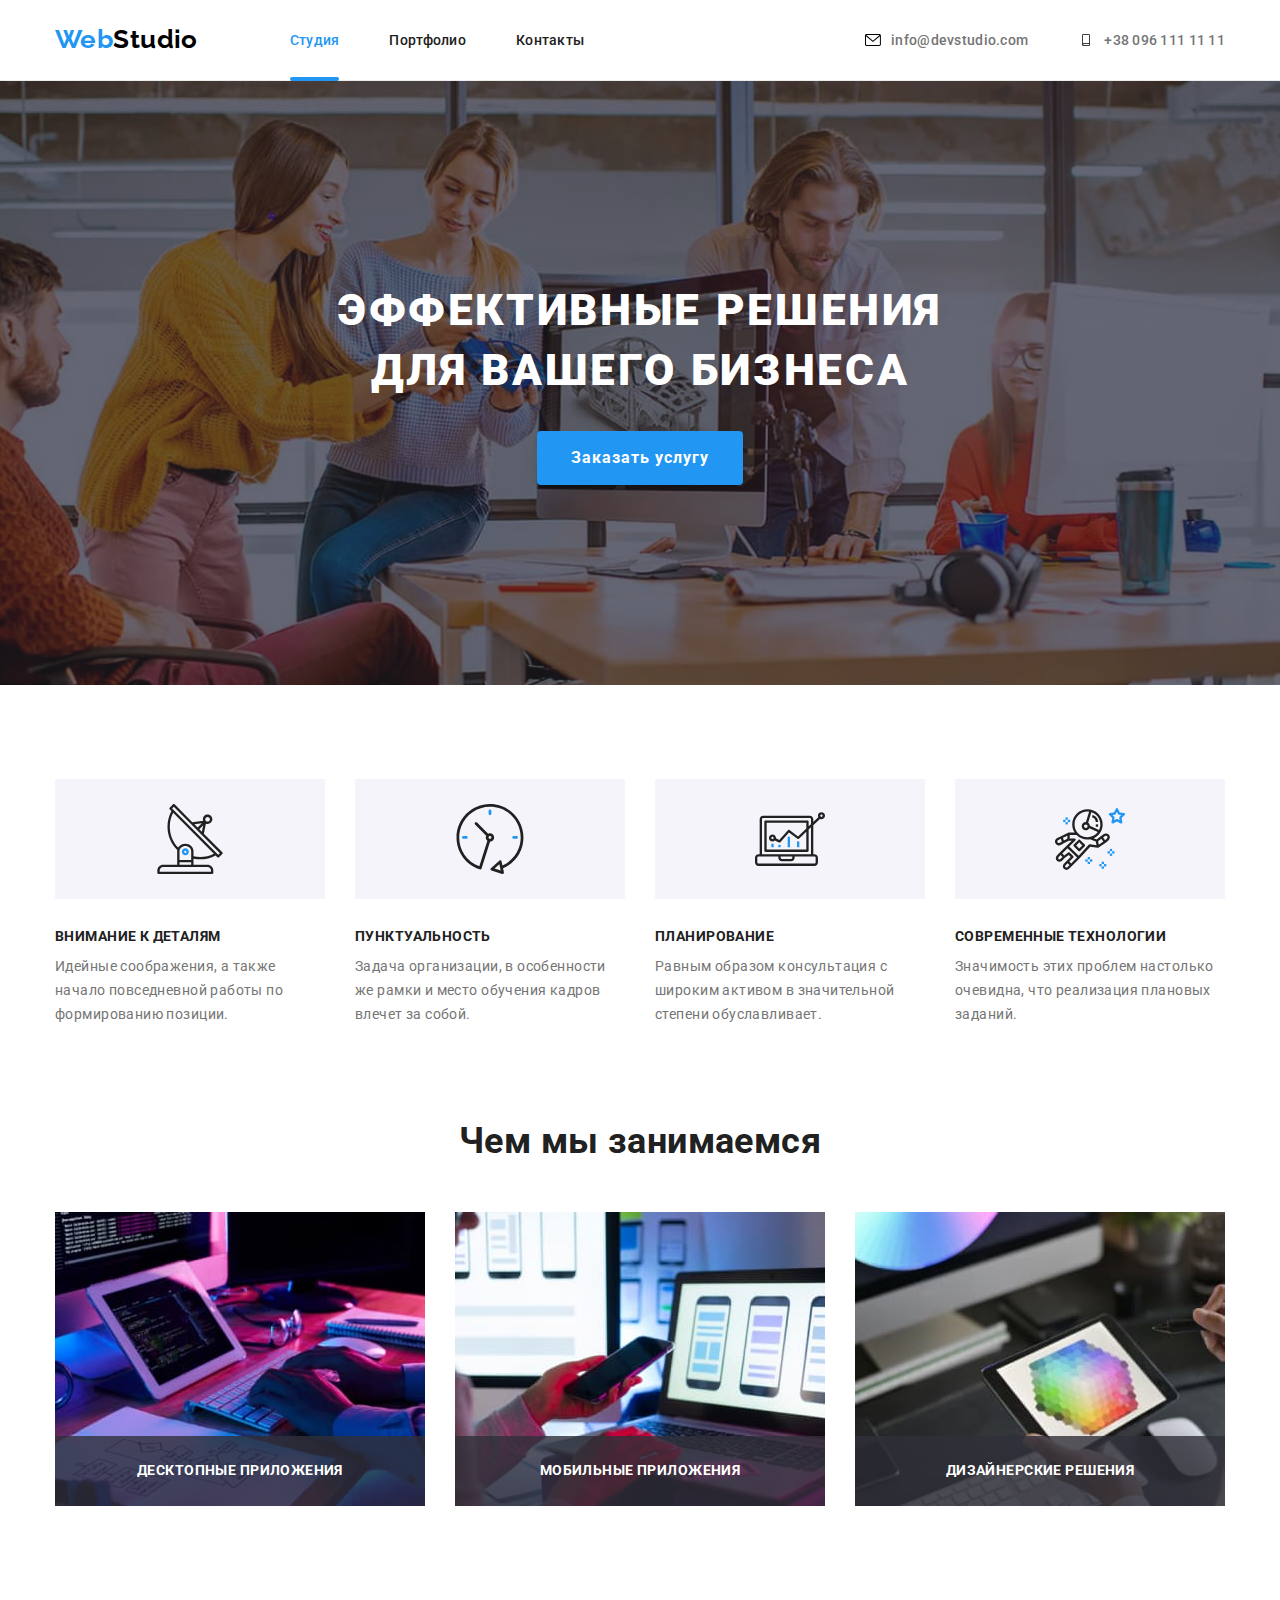
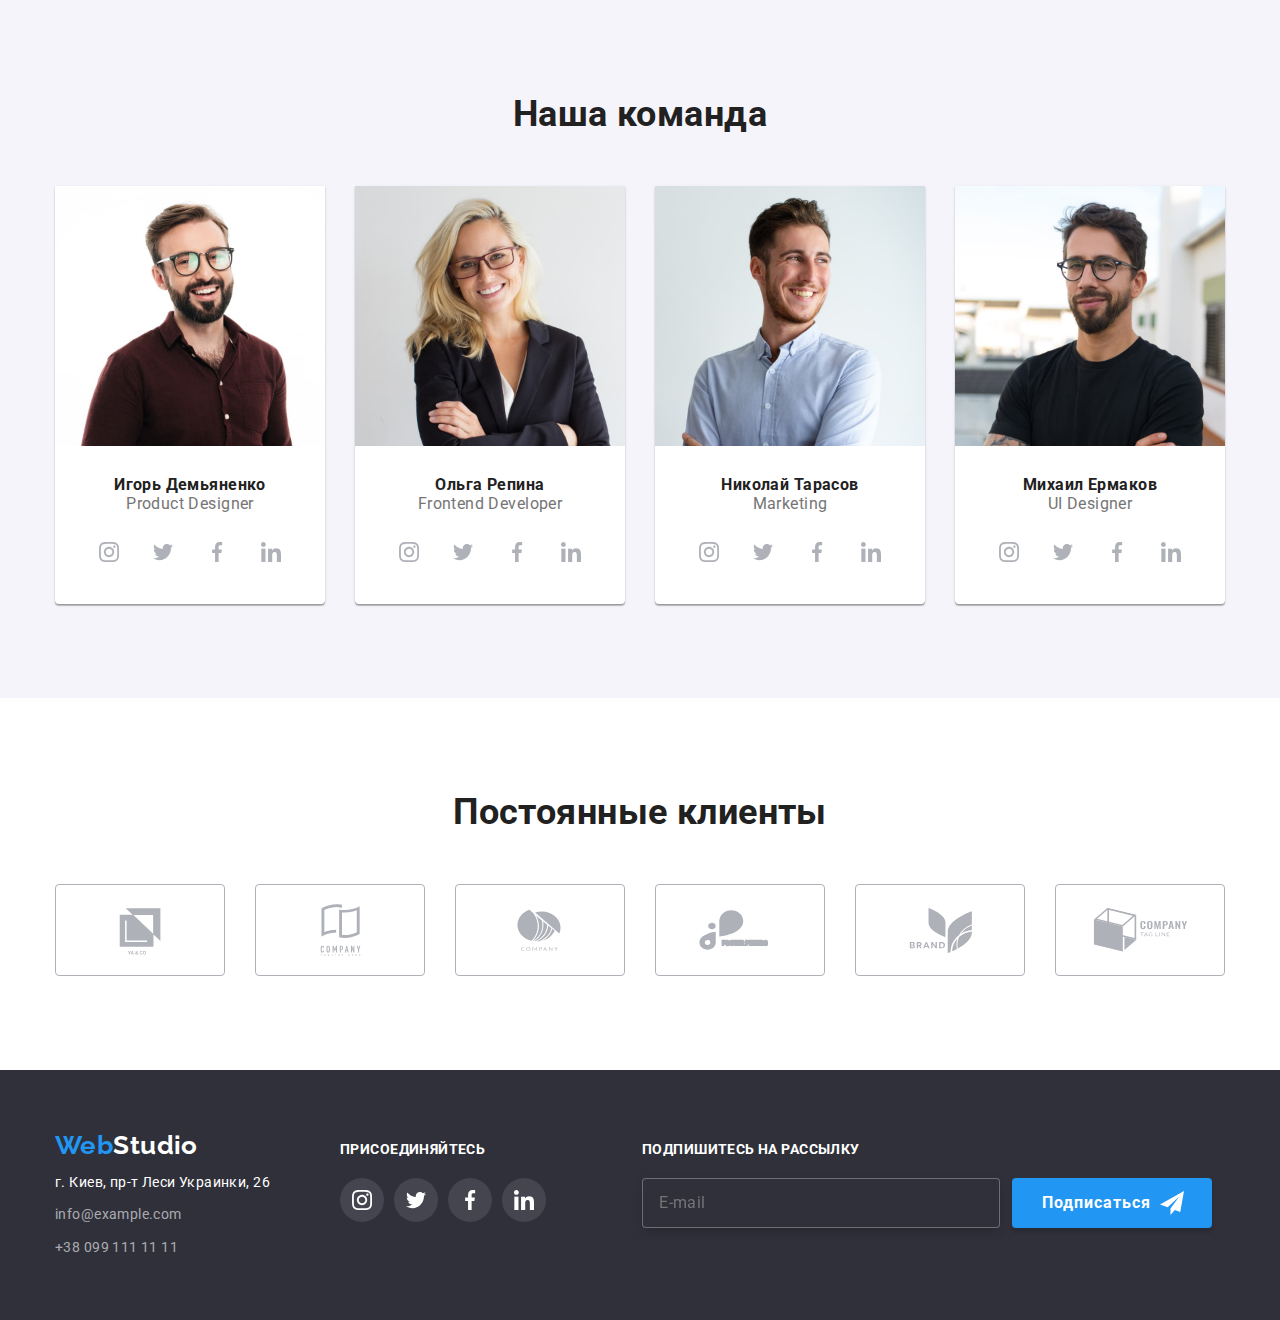
==== index.html @ df51a7f7 "Initial commit" ====
<!DOCTYPE html>
<html lang="ru">
  <head>
    <meta charset="UTF-8" />
    <meta http-equiv="X-UA-Compatible" content="IE=edge" />
    <meta name="viewport" content="width=device-width, initial-scale=1.0" />
    <title>Web Studio</title>
    <link rel="preconnect" href="https://fonts.googleapis.com" />
    <link rel="preconnect" href="https://fonts.gstatic.com" crossorigin />
    <link
      href="https://fonts.googleapis.com/css2?family=Raleway:wght@700&family=Roboto:wght@400;500;700;900&display=swap"
      rel="stylesheet"
    />
    <link rel="stylesheet" href="./css/main.min.css" />
  </head>
  <body>
    <header class="header">
      <div class="container">
        <!-- Navigation -->
        <nav class="header__nav nav-header">
          <a href="/" class="logo header__logo"><span class="logo__accent">Web</span>Studio</a>
          <ul class="nav-header__list list">
            <li class="nav-header__item">
              <a href="./index.html" class="nav-header__link nav-header__link--accent">Студия</a>
            </li>
            <li class="nav-header__item">
              <a href="./portfolio.html" class="nav-header__link">Портфолио</a>
            </li>
            <li class="nav-header__item">
              <a href="" class="nav-header__link">Контакты</a>
            </li>
          </ul>
        </nav>
        <!-- Auth-Nav -->
        <ul class="header__nav-auth auth-nav list">
          <li class="auth-nav__item">
            <svg class="auth-nav__icon" width="16" height="12">
              <use href="./images/icons.svg#icon-envelope"></use>
            </svg>
            <a href="mailto:info@devstudio.com" class="auth-nav__link">info@devstudio.com</a>
          </li>
          <li class="auth-nav__item">
            <svg class="auth-nav__icon" width="16" height="12">
              <use href="./images/icons.svg#icon-smartphone"></use>
            </svg>
            <a href="tel:+380961111111" class="auth-nav__link">+38 096 111 11 11</a>
          </li>
        </ul>
      </div>
    </header>

    <main>
      <!-- Hero -->
      <section class="hero section">
        <div class="hero__container container">
          <h1 class="hero__title uppercase">Эффективные решения для вашего бизнеса</h1>
          <button class="hero__button" type="button" data-modal-open>Заказать услугу</button>
        </div>
      </section>

      <!-- Feature-->
      <section class="feature section">
        <div class="container">
          <h2 class="feature__title visually-hidden">Особенности</h2>
          <ul class="feature-list list">
            <li class="feature-list__item">
              <div class="feature-list__thumb">
                <svg class="feature-list__icon" width="70" height="70">
                  <use href="./images/icons.svg#icon-antenna"></use>
                </svg>
              </div>
              <h3 class="feature-list__title uppercase">Внимание к деталям</h3>
              <p class="feature-list__text">
                Идейные соображения, а также начало повседневной работы по формированию позиции.
              </p>
            </li>
            <li class="feature-list__item">
              <div class="feature-list__thumb">
                <svg class="feature-list__icon" width="70" height="70">
                  <use href="./images/icons.svg#icon-clock"></use>
                </svg>
              </div>
              <h3 class="feature-list__title uppercase">Пунктуальность</h3>
              <p class="feature-list__text">
                Задача организации, в особенности же рамки и место обучения кадров влечет за собой.
              </p>
            </li>
            <li class="feature-list__item">
              <div class="feature-list__thumb">
                <svg class="feature-list__icon" width="70" height="70">
                  <use href="./images/icons.svg#icon-diagram"></use>
                </svg>
              </div>
              <h3 class="feature-list__title uppercase">Планирование</h3>
              <p class="feature-list__text">
                Равным образом консультация с широким активом в значительной степени обуславливает.
              </p>
            </li>
            <li class="feature-list__item">
              <div class="feature-list__thumb">
                <svg class="feature-list__icon" width="70" height="70">
                  <use href="./images/icons.svg#icon-astronaut"></use>
                </svg>
              </div>
              <h3 class="feature-list__title uppercase">Современные технологии</h3>
              <p class="feature-list__text">
                Значимость этих проблем настолько очевидна, что реализация плановых заданий.
              </p>
            </li>
          </ul>
        </div>
      </section>

      <!-- Activity -->
      <section class="activity section">
        <div class="container">
          <h2 class="activity__title section-title">Чем мы занимаемся</h2>
          <ul class="activity-list list">
            <li class="activity-list__item">
              <img
                class="activity-list__image"
                src="./images/box-1.jpg"
                alt="программирование"
                width="370"
              />
              <p class="activity-list__text uppercase">Десктопные приложения</p>
            </li>
            <li class="activity-list__item">
              <img
                class="activity-list__image"
                src="./images/box-2.jpg"
                alt="мобильные приложения"
                width="370"
              />
              <p class="activity-list__text uppercase">Мобильные приложения</p>
            </li>
            <li class="activity-list__item">
              <img
                class="activity-list__image"
                src="./images/box-3.jpg"
                alt="веб дизайн"
                width="370"
              />
              <p class="activity-list__text uppercase">Дизайнерские решения</p>
            </li>
          </ul>
        </div>
      </section>

      <!-- Team -->
      <section class="team section">
        <div class="container">
          <h2 class="team__title section-title">Наша команда</h2>
          <ul class="team-list list">
            <li class="team-list__item">
              <img
                src="./images/team-card-1.jpg"
                class="team-list__img"
                alt="фотография Игорь Демьяненко"
                width="270"
              />
              <h3 clas="team-list__name">Игорь Демьяненко</h3>
              <p class="team-list__profession">Product Designer</p>
              <div class="social-icons">
                <a href="" aria-label="instagram link">
                  <div class="social-icons__item">
                    <svg class="social-icons__icon" width="20" height="20">
                      <use href="./images/icons.svg#icon-instagram"></use>
                    </svg></div
                ></a>
                <a href="" aria-label="twitter link">
                  <div class="social-icons__item">
                    <svg class="social-icons__icon" width="20" height="20">
                      <use href="./images/icons.svg#icon-twitter"></use>
                    </svg></div
                ></a>
                <a href="" aria-label="facebook link"
                  ><div class="social-icons__item">
                    <svg class="social-icons__icon" width="20" height="20">
                      <use href="./images/icons.svg#icon-facebook"></use>
                    </svg></div
                ></a>
                <a href="" aria-label="linkedin link">
                  <div class="social-icons__item">
                    <svg class="social-icons__icon" width="20" height="20">
                      <use href="./images/icons.svg#icon-linkedin"></use>
                    </svg></div
                ></a>
              </div>
            </li>
            <li class="team-list__item">
              <img
                src="./images/team-card-2.jpg"
                class="team-list__img"
                alt="фотография Ольга Репина"
                width="270"
              />
              <h3 clas="team-list__name">Ольга Репина</h3>
              <p class="team-list__profession">Frontend Developer</p>
              <div class="social-icons">
                <a href="" aria-label="instagram link">
                  <div class="social-icons__item">
                    <svg class="social-icons__icon" width="20" height="20">
                      <use href="./images/icons.svg#icon-instagram"></use>
                    </svg></div
                ></a>
                <a href="" aria-label="twitter link">
                  <div class="social-icons__item">
                    <svg class="social-icons__icon" width="20" height="20">
                      <use href="./images/icons.svg#icon-twitter"></use>
                    </svg></div
                ></a>
                <a href="" aria-label="facebook link"
                  ><div class="social-icons__item">
                    <svg class="social-icons__icon" width="20" height="20">
                      <use href="./images/icons.svg#icon-facebook"></use>
                    </svg></div
                ></a>
                <a href="" aria-label="linkedin link">
                  <div class="social-icons__item">
                    <svg class="social-icons__icon" width="20" height="20">
                      <use href="./images/icons.svg#icon-linkedin"></use>
                    </svg></div
                ></a>
              </div>
            </li>
            <li class="team-list__item">
              <img
                src="./images/team-card-3.jpg"
                class="team-list__img"
                alt="фотография Николай Тарасов"
                width="270"
              />
              <h3 clas="team-list__name">Николай Тарасов</h3>
              <p class="team-list__profession">Marketing</p>
              <div class="social-icons">
                <a href="" aria-label="instagram link">
                  <div class="social-icons__item">
                    <svg class="social-icons__icon" width="20" height="20">
                      <use href="./images/icons.svg#icon-instagram"></use>
                    </svg></div
                ></a>
                <a href="" aria-label="twitter link">
                  <div class="social-icons__item">
                    <svg class="social-icons__icon" width="20" height="20">
                      <use href="./images/icons.svg#icon-twitter"></use>
                    </svg></div
                ></a>
                <a href="" aria-label="facebook link"
                  ><div class="social-icons__item">
                    <svg class="social-icons__icon" width="20" height="20">
                      <use href="./images/icons.svg#icon-facebook"></use>
                    </svg></div
                ></a>
                <a href="" aria-label="linkedin link">
                  <div class="social-icons__item">
                    <svg class="social-icons__icon" width="20" height="20">
                      <use href="./images/icons.svg#icon-linkedin"></use>
                    </svg></div
                ></a>
              </div>
            </li>
            <li class="team-list__item">
              <img
                src="./images/team-card-4.jpg"
                class="team-list__img"
                alt="фотография Михаил Ермаков"
                width="270"
              />
              <h3 clas="team-list__name">Михаил Ермаков</h3>
              <p class="team-list__profession">UI Designer</p>
              <div class="social-icons">
                <a href="" aria-label="instagram link">
                  <div class="social-icons__item">
                    <svg class="social-icons__icon" width="20" height="20">
                      <use href="./images/icons.svg#icon-instagram"></use>
                    </svg></div
                ></a>
                <a href="" aria-label="twitter link">
                  <div class="social-icons__item">
                    <svg class="social-icons__icon" width="20" height="20">
                      <use href="./images/icons.svg#icon-twitter"></use>
                    </svg></div
                ></a>
                <a href="" aria-label="facebook link"
                  ><div class="social-icons__item">
                    <svg class="social-icons__icon" width="20" height="20">
                      <use href="./images/icons.svg#icon-facebook"></use>
                    </svg></div
                ></a>
                <a href="" aria-label="linkedin link">
                  <div class="social-icons__item">
                    <svg class="social-icons__icon" width="20" height="20">
                      <use href="./images/icons.svg#icon-linkedin"></use>
                    </svg></div
                ></a>
              </div>
            </li>
          </ul>
        </div>
      </section>
      <!--Regular customers -->
      <section class="regular section">
        <div class="container">
          <h2 class="regular__title section-title">Постоянные клиенты</h2>
          <ul class="regular-list list">
            <li class="regular-list__item">
              <a href=""
                ><svg class="regular-list__icon" width="106" height="60">
                  <use href="./images/icons.svg#icon-Logo"></use></svg
              ></a>
            </li>
            <li class="regular-list__item">
              <a href="">
                <svg class="regular-list__icon" width="106" height="60">
                  <use href="./images/icons.svg#icon-Logo-1"></use>
                </svg>
              </a>
            </li>
            <li class="regular-list__item">
              <a href="">
                <svg class="regular-list__icon" width="106" height="60">
                  <use href="./images/icons.svg#icon-Logo-2"></use>
                </svg>
              </a>
            </li>
            <li class="regular-list__item">
              <a href="">
                <svg class="regular-list__icon" width="106" height="60">
                  <use href="./images/icons.svg#icon-Logo-3"></use>
                </svg>
              </a>
            </li>
            <li class="regular-list__item">
              <a href="">
                <svg class="regular-list__icon" width="106" height="60">
                  <use href="./images/icons.svg#icon-Logo-4"></use>
                </svg>
              </a>
            </li>
            <li class="regular-list__item">
              <a href="">
                <svg class="regular-list__icon" width="106" height="60">
                  <use href="./images/icons.svg#icon-Logo-5"></use>
                </svg>
              </a>
            </li>
          </ul>
        </div>
      </section>
    </main>

    <!-- Footer -->
    <footer class="footer section">
      <div class="footer__container container">
        <!-- Address -->
        <div class="footer__contacts">
          <a href="index.html" class="logo fotter__logo">
            <span class="logo__accent">Web</span>Studio</a
          >
          <address class="footer__addres footer-addres">
            <a
              class="footer-addres__location"
              href="https://goo.gl/maps/piqngm7oDQpEDh6u6"
              target="_blank"
              rel="noopener nofollow noreferrer"
              >г. Киев, пр-т Леси Украинки, 26</a
            >
          </address>
          <!-- Auth Nav -->
          <ul class="footer__auth-nav footer-auth-nav list">
            <li class="footer-auth-nav__item">
              <a href="mailto:info@example.com" class="footer-auth-nav__link">info@example.com</a>
            </li>
            <li class="footer-auth-nav__item">
              <a href="tel:+380991111111" class="footer-auth-nav__link">+38 099 111 11 11</a>
            </li>
          </ul>
        </div>
        <!-- Footer-join -->
        <div class="footer__join footer-join">
          <p class="footer-join__title uppercase">Присоединяйтесь</p>
          <div class="footer-socials">
            <div class="footer-icons">
              <a class="footer-icons__link" href="" aria-label="instagram link">
                <div class="footer-icons__item">
                  <svg class="footer-icons__icon" width="20" height="20">
                    <use href="./images/icons.svg#icon-instagram"></use>
                  </svg></div
              ></a>
              <a class="footer-icons__link" href="" aria-label="twitter link">
                <div class="footer-icons__item">
                  <svg class="footer-icons__icon" width="20" height="20">
                    <use href="./images/icons.svg#icon-twitter"></use>
                  </svg></div
              ></a>
              <a class="footer-icons__link" href="" aria-label="facebook link"
                ><div class="footer-icons__item">
                  <svg class="footer-icons__icon" width="20" height="20">
                    <use href="./images/icons.svg#icon-facebook"></use>
                  </svg></div
              ></a>
              <a class="footer-icons__link" href="" aria-label="linkedin link">
                <div class="footer-icons__item">
                  <svg class="footer-icons__icon" width="20" height="20">
                    <use href="./images/icons.svg#icon-linkedin"></use>
                  </svg></div
              ></a>
            </div>
          </div>
        </div>

        <!-- Form Footer Subscription -->
        <form class="footer__subscribe-form subscribe-form" autocomplete="off">
          <div class="subscribe-form__fild">
            <label class="subscribe-form__label" for="email">Подпишитесь на рассылку</label>
            <input
              class="subscribe-form__input"
              type="email"
              name="email"
              id="email"
              placeholder="E-mail"
            />
          </div>
          <div class="subscribe-form__button subscribe-form-button">
            <button class="subscribe-form-button__btn" type="submit">Подписаться</button>
            <svg class="subscribe-form-button__icon" width="24" height="24">
              <use href="./images/icons.svg#icon-icon-send"></use>
            </svg>
          </div>
        </form>
      </div>
    </footer>

    <!-- Modal window -->
    <div class="backdrop is-hidden" data-modal>
      <div class="modal">
        <button class="modal__btn" type="button" data-modal-close>
          <svg class="modal__icon" width="18" height="18">
            <use href="./images/icons.svg#icon-close"></use>
          </svg>
        </button>

        <!---- Form data------>
        <form class="form-data" autocomplete="off">
          <h2 class="form-data__title">Оставьте свои данные, мы вам перезвоним</h2>

          <div class="form-field">
            <label class="form-field__label" for="name">Имя</label>
            <input class="form-field__input" type="text" name="name" id="name" />
            <svg class="form-field__icon" width="18" height="18">
              <use class="icon-person-form" href="./images/icons.svg#icon-person-form"></use>
            </svg>
          </div>

          <div class="form-field">
            <label class="form-field__label" for="tel">Телефон</label>
            <input class="form-field__input" type="tel" name="tel" id="tel" />
            <svg class="form-field__icon" width="18" height="18">
              <use class="icon-phone-form" href="./images/icons.svg#icon-phone-form"></use>
            </svg>
          </div>

          <div class="form-field">
            <label class="form-field__label" for="email">Почта</label>
            <input class="form-field__input" type="email" name="email" id="email" />
            <svg class="form-field__icon" width="18" height="18">
              <use class="icon-email-form" href="./images/icons.svg#icon-email-form"></use>
            </svg>
          </div>

          <div class="form-field form-field--textarea-shift">
            <label class="form-field__label" for="coment">Коментарий</label>
            <textarea
              class="form-field__textarea"
              name="coment"
              id="coment"
              placeholder="Введите текст"
            ></textarea>
          </div>

          <div class="checkbox">
            <label class="checkbox__label" for="policy">
              <input
                class="checkbox__input visually-hidden"
                type="checkbox"
                name="checkbox-policy"
                id="policy"
              />
              <span class="check-box"
                ><svg class="check-box__icon" width="16" height="15">
                  <use class="icon-check-form" href="./images/icons.svg#icon-check-form"></use></svg
              ></span>
              <span
                >Соглашаюсь с рассылкой и принимаю
                <a class="checkbox__terms" href="">Условия договора</a></span
              >
            </label>
          </div>

          <button class="form-data__button-submit" type="submit">Отправить</button>
        </form>
      </div>
    </div>

    <script src="./js/modal.js"></script>
  </body>
</html>
---- css/main.min.css ----
:root{--primary-text-color: #757575;--title-text-color: #212121;--accent-color: #2196f3;--primary-white-color: #ffffff;--secondary-black-color: #000000;--bg-color-grey: #2f303a;--bg-color-white-grey: #f5f4fa;--footer-auth-nav-color: rgba(255, 255, 255, 0.6);--transition-fast: 250ms cubic-bezier(0.4, 0, 0.2, 1)}/*! modern-normalize v1.1.0 | MIT License | https://github.com/sindresorhus/modern-normalize */*,::before,::after{-webkit-box-sizing:border-box;box-sizing:border-box}html{line-height:1.15;-webkit-text-size-adjust:100%;-moz-tab-size:4;-o-tab-size:4;tab-size:4}body{margin:0;font-family:system-ui,-apple-system,"Segoe UI",Roboto,Helvetica,Arial,sans-serif,"Apple Color Emoji","Segoe UI Emoji"}hr{height:0;color:inherit}abbr[title]{-webkit-text-decoration:underline dotted;text-decoration:underline dotted}b,strong{font-weight:bolder}code,kbd,samp,pre{font-family:ui-monospace,SFMono-Regular,Consolas,"Liberation Mono",Menlo,monospace;font-size:1em}small{font-size:80%}sub,sup{font-size:75%;line-height:0;position:relative;vertical-align:baseline}sub{bottom:-0.25em}sup{top:-0.5em}table{text-indent:0;border-color:inherit}button,input,optgroup,select,textarea{font-family:inherit;font-size:100%;line-height:1.15;margin:0}button,select{text-transform:none}button,[type=button],[type=reset],[type=submit]{-webkit-appearance:button}::-moz-focus-inner{border-style:none;padding:0}:-moz-focusring{outline:1px dotted ButtonText}:-moz-ui-invalid{box-shadow:none}legend{padding:0}progress{vertical-align:baseline}::-webkit-inner-spin-button,::-webkit-outer-spin-button{height:auto}[type=search]{-webkit-appearance:textfield;outline-offset:-2px}::-webkit-search-decoration{-webkit-appearance:none}::-webkit-file-upload-button{-webkit-appearance:button;font:inherit}summary{display:list-item}.visually-hidden{position:absolute;width:1px;height:1px;margin:-1px;border:0;padding:0;white-space:nowrap;-webkit-clip-path:inset(100%);clip-path:inset(100%);clip:rect(0 0 0 0);overflow:hidden}body{background-color:var(--primary-white-color);color:var(--primary-text-color);font-family:"Roboto",sans-serif;font-size:14px;letter-spacing:.03em}h1,h2,h3{color:var(--title-text-color)}.section{padding-top:94px;padding-bottom:94px}.section-title{font-size:36px;line-height:1.16;text-align:center}.container{width:1200px;margin-left:auto;margin-right:auto;padding:0 15px}.list{padding:0;margin:0;list-style:none}.uppercase{text-transform:uppercase}h1,h2,h3,h4,p{margin:0}ul,ol{margin:0;padding:0}img{display:block}button{cursor:pointer}address{font-style:none}.logo{text-decoration:none;font-family:"Raleway",sans-serif;font-weight:700;font-size:26px;line-height:1.2}.logo__accent{color:var(--accent-color)}.header__logo{padding-top:24px;padding-bottom:25px;color:var(--secondary-black-color)}.header{border-bottom:1px solid #ececec}.header .container{display:-webkit-box;display:-ms-flexbox;display:flex;-webkit-box-align:center;-ms-flex-align:center;align-items:center}.header__nav{display:-webkit-box;display:-ms-flexbox;display:flex}.nav-header__list{display:-webkit-box;display:-ms-flexbox;display:flex;margin-left:92px;-webkit-box-align:center;-ms-flex-align:center;align-items:center}.nav-header__item:not(:last-child){margin-right:50px}.nav-header__link{display:block;padding-top:32px;padding-bottom:32px;position:relative;color:var(--title-text-color);text-decoration:none;font-weight:500;line-height:1.15;letter-spacing:.02em;-webkit-transition:color var(--transition-fast);transition:color var(--transition-fast)}.nav-header__link:hover,.nav-header__link:focus{color:var(--accent-color)}.nav-header__link--accent{color:var(--accent-color)}.nav-header__link--accent::after{content:"";position:absolute;bottom:-1px;display:block;width:100%;height:4px;border-radius:2px;background-color:var(--accent-color)}.auth-nav{display:-webkit-box;display:-ms-flexbox;display:flex;margin-left:auto;-ms-flex-wrap:wrap;flex-wrap:wrap;-webkit-column-gap:50px;-moz-column-gap:50px;column-gap:50px}.auth-nav__item{display:-webkit-box;display:-ms-flexbox;display:flex;-webkit-box-align:center;-ms-flex-align:center;align-items:center}.auth-nav__item:hover,.auth-nav__item:focus{fill:var(--accent-color)}.auth-nav__link{display:block;padding-top:32px;padding-bottom:32px;position:relative;color:var(--primary-text-color);text-decoration:none;font-weight:500;line-height:1.15;letter-spacing:.02em;-webkit-transition:color var(--transition-fast);transition:color var(--transition-fast)}.auth-nav__item:hover .auth-nav__link,.auth-nav__item:focus .auth-nav__link{color:var(--accent-color)}.auth-nav__icon{margin-right:10px;position:relative;-webkit-transition:fill var(--transition-fast);transition:fill var(--transition-fast)}.hero{max-width:1600px;padding-top:200px;padding-bottom:200px;margin-left:auto;margin-right:auto;background-color:var(--bg-color-grey);background-image:-webkit-gradient(linear, left top, left bottom, from(rgba(48, 49, 59, 0.4)), to(rgba(48, 49, 59, 0.4))),url(../images/hero.jpg);background-image:linear-gradient(rgba(48, 49, 59, 0.4), rgba(48, 49, 59, 0.4)),url(../images/hero.jpg);background-repeat:no-repeat;background-size:cover;background-position:50% 50%}.hero__container{text-align:center}.hero__title{margin-bottom:30px;margin-left:auto;margin-right:auto;max-width:696px;color:var(--primary-white-color);font-weight:900;font-size:44px;line-height:1.36;letter-spacing:.06em}.hero__button{min-width:200px;min-height:50px;padding:10px 32px;position:relative;color:var(--primary-white-color);background-color:var(--accent-color);cursor:pointer;font-family:"Roboto",sans-serif;font-weight:700;font-size:16px;line-height:1.88;letter-spacing:.06em;border-radius:4px;border:2px solid rgba(0,0,0,0);-webkit-box-shadow:0px 4px 4px rgba(0,0,0,.15);box-shadow:0px 4px 4px rgba(0,0,0,.15);-webkit-transition:background-color var(--transition-fast);transition:background-color var(--transition-fast)}.hero__button:hover,.hero__button:focus{background-color:#188ce8}.feature-list{display:-webkit-box;display:-ms-flexbox;display:flex;margin-left:auto;margin-right:auto;-webkit-box-align:center;-ms-flex-align:center;align-items:center;-ms-flex-wrap:wrap;flex-wrap:wrap;gap:30px}.feature-list__item{width:270px}.feature-list__thumb{height:120px;padding:25px 100px;margin-bottom:30px;background-color:var(--bg-color-white-grey)}.feature-list__title{margin-bottom:10px;font-size:14px;line-height:1.14}.feature-list__text{line-height:1.71}.activity{padding-top:0}.activity__title{margin-bottom:50px}.activity-list{display:-webkit-box;display:-ms-flexbox;display:flex;-ms-flex-wrap:wrap;flex-wrap:wrap;gap:30px}.activity-list__item{position:relative}.activity-list__text{display:-webkit-box;display:-ms-flexbox;display:flex;-webkit-box-pack:center;-ms-flex-pack:center;justify-content:center;-webkit-box-align:center;-ms-flex-align:center;align-items:center;width:100%;min-height:70px;position:absolute;bottom:0;left:0;z-index:1;font-weight:700;font-size:14px;line-height:1.14;letter-spacing:.03em;color:var(--primary-white-color);background:rgba(47,48,58,.8)}.team{background-color:var(--bg-color-white-grey)}.team__title{margin-bottom:50px}.team-list{display:-webkit-box;display:-ms-flexbox;display:flex;-ms-flex-wrap:wrap;flex-wrap:wrap;gap:30px}.team-list__item{display:-webkit-box;display:-ms-flexbox;display:flex;-webkit-box-orient:vertical;-webkit-box-direction:normal;-ms-flex-direction:column;flex-direction:column;min-width:270px;padding-bottom:30px;-webkit-box-align:center;-ms-flex-align:center;align-items:center;background-color:var(--primary-white-color);-webkit-box-shadow:0px 1px 3px rgba(0,0,0,.12),0px 1px 1px rgba(0,0,0,.14),0px 2px 1px rgba(0,0,0,.2);box-shadow:0px 1px 3px rgba(0,0,0,.12),0px 1px 1px rgba(0,0,0,.14),0px 2px 1px rgba(0,0,0,.2);border-radius:0px 0px 4px 4px}.team-list__img{margin-bottom:30px}.team-list__name{margin-bottom:10px;font-weight:500;font-size:16px;line-height:1.18}.team-list__profession{margin-bottom:16px;font-size:16px;line-height:1.18}.social-icons{display:-webkit-box;display:-ms-flexbox;display:flex;-webkit-box-align:center;-ms-flex-align:center;align-items:center;gap:10px}.social-icons__item{position:relative;width:44px;height:44px;padding:12px;fill:#afb1b8;border-radius:50%;-webkit-transition:fill var(--transition-fast),background-color var(--transition-fast);transition:fill var(--transition-fast),background-color var(--transition-fast)}.social-icons__item:hover,.social-icons__item:focus{fill:var(--primary-white-color);background-color:var(--accent-color)}.regular__title{margin-bottom:50px}.regular-list{display:-webkit-box;display:-ms-flexbox;display:flex;-ms-flex-line-pack:center;align-content:center;gap:30px}.regular-list__item{width:170px;height:92px;padding:16px 32px;position:relative;fill:#afb1b8;border:1px solid #afb1b8;border-radius:4px;-webkit-transition:fill var(--transition-fast),border-color var(--transition-fast);transition:fill var(--transition-fast),border-color var(--transition-fast)}.regular-list__item:hover,.regular-list__item:focus{fill:var(--accent-color);border-color:var(--accent-color)}.regular-list__icon{fill:inherit}.footer{padding-top:60px;padding-bottom:60px;color:var(--primary-white-color);background-color:var(--bg-color-grey)}.footer__container{display:-webkit-box;display:-ms-flexbox;display:flex}.fotter__logo{color:var(--primary-white-color);line-height:1.19}.footer__contacts{margin-right:70px}.footer__addres{margin-top:10px}.footer-addres__location{color:var(--primary-white-color);text-decoration:none;font-style:normal;line-height:1.7}.footer__auth-nav{margin-top:9px;display:-webkit-box;display:-ms-flexbox;display:flex;-webkit-box-orient:vertical;-webkit-box-direction:normal;-ms-flex-direction:column;flex-direction:column}.footer-auth-nav__item:nth-child(even){margin-top:9px}.footer-auth-nav__link{color:var(--footer-auth-nav-color);text-decoration:none;line-height:1.7;-webkit-transition:color var(--transition-fast);transition:color var(--transition-fast)}.footer-auth-nav__link:hover,.footer-auth-nav__link:focus{color:var(--accent-color)}.footer__join{margin-top:12px}.footer-join__title{margin-bottom:20px;font-weight:700;line-height:1.14;letter-spacing:.03em}.footer-icons{display:-webkit-box;display:-ms-flexbox;display:flex;-webkit-box-align:center;-ms-flex-align:center;align-items:center;gap:10px}.footer-icons__item{width:44px;height:44px;padding:12px;position:relative;fill:var(--primary-white-color);background-color:rgba(255,255,255,.1);border-radius:50%;-webkit-transition:background-color var(--transition-fast);transition:background-color var(--transition-fast)}.footer-icons__item:hover,.footer-icons__item:focus{background-color:var(--accent-color)}.footer__subscribe-form{display:-webkit-box;display:-ms-flexbox;display:flex;-webkit-box-align:end;-ms-flex-align:end;align-items:flex-end;gap:12px;min-width:570px;height:86px;margin-left:96px;margin-top:12px}.subscribe-form__fild{display:-webkit-box;display:-ms-flexbox;display:flex;-webkit-box-orient:vertical;-webkit-box-direction:normal;-ms-flex-direction:column;flex-direction:column;gap:20px;width:358px}.subscribe-form__label{font-weight:700;font-size:14px;line-height:1.14;letter-spacing:.03em;text-transform:uppercase}.subscribe-form__input{height:50px;padding:15px 16px;display:-webkit-box;display:-ms-flexbox;display:flex;-webkit-box-align:center;-ms-flex-align:center;align-items:center;outline:none;font-size:16px;line-height:1.25;letter-spacing:.03em;color:rgba(255,255,255,.6);background-color:var(--bg-color-grey);border:1px solid rgba(255,255,255,.3);-webkit-filter:drop-shadow(0px 4px 4px rgba(0, 0, 0, 0.15));filter:drop-shadow(0px 4px 4px rgba(0, 0, 0, 0.15));border-radius:4px}.subscribe-form__button{position:relative}.subscribe-form-button__btn{display:-webkit-box;display:-ms-flexbox;display:flex;-webkit-box-align:center;-ms-flex-align:center;align-items:center;-webkit-box-pack:left;-ms-flex-pack:left;justify-content:left;min-width:200px;height:50px;padding:16px 28px;font-weight:700;font-size:16px;line-height:1.88;letter-spacing:.06em;color:var(--primary-white-color);background-color:var(--accent-color);-webkit-box-shadow:0px 4px 4px rgba(0,0,0,.15);box-shadow:0px 4px 4px rgba(0,0,0,.15);border-radius:4px;border-color:rgba(0,0,0,0)}.subscribe-form-button__icon{position:absolute;top:50%;right:28px;-webkit-transform:translateY(-50%);transform:translateY(-50%)}.filter-list{margin-bottom:50px;display:-webkit-box;display:-ms-flexbox;display:flex;-webkit-box-pack:center;-ms-flex-pack:center;justify-content:center;min-width:73px;-ms-flex-wrap:wrap;flex-wrap:wrap;gap:8px}.filter-list__button{position:relative;padding:6px 22px;background-color:var(--bg-color-white-grey);color:var(--title-text-color);font-family:"Roboto",sans-serif;font-weight:500;font-size:16px;line-height:1.62;letter-spacing:.03em;border-radius:4px;border-color:rgba(0,0,0,0);cursor:pointer;-webkit-transition:background-color var(--transition-fast),color var(--transition-fast),-webkit-box-shadow var(--transition-fast);transition:background-color var(--transition-fast),color var(--transition-fast),-webkit-box-shadow var(--transition-fast);transition:background-color var(--transition-fast),color var(--transition-fast),box-shadow var(--transition-fast);transition:background-color var(--transition-fast),color var(--transition-fast),box-shadow var(--transition-fast),-webkit-box-shadow var(--transition-fast)}.filter-list__button--current{background-color:var(--accent-color);color:var(--primary-white-color);-webkit-box-shadow:0px 3px 1px rgba(0,0,0,.1),0px 1px 2px rgba(0,0,0,.08),0px 2px 2px rgba(0,0,0,.12);box-shadow:0px 3px 1px rgba(0,0,0,.1),0px 1px 2px rgba(0,0,0,.08),0px 2px 2px rgba(0,0,0,.12)}.filter-list__button:hover,.filter-list__button:focus{background-color:var(--accent-color);color:var(--primary-white-color);-webkit-box-shadow:0px 3px 1px rgba(0,0,0,.1),0px 1px 2px rgba(0,0,0,.08),0px 2px 2px rgba(0,0,0,.12);box-shadow:0px 3px 1px rgba(0,0,0,.1),0px 1px 2px rgba(0,0,0,.08),0px 2px 2px rgba(0,0,0,.12)}.examples-list{display:-webkit-box;display:-ms-flexbox;display:flex;-ms-flex-preferred-size:370px;flex-basis:370px;-ms-flex-wrap:wrap;flex-wrap:wrap;gap:30px}.examples-list__item:hover{-webkit-box-shadow:0px 1px 1px rgba(0,0,0,.12),0px 4px 4px rgba(0,0,0,.06),1px 4px 6px rgba(0,0,0,.16);box-shadow:0px 1px 1px rgba(0,0,0,.12),0px 4px 4px rgba(0,0,0,.06),1px 4px 6px rgba(0,0,0,.16)}.examples-list__card{text-decoration:none}.examples-list__thumb{position:relative;overflow:hidden}.examples-list__overlay{position:absolute;bottom:0;left:0;-webkit-transform:translateY(100%);transform:translateY(100%);width:100%;height:100%;padding:63px 24px;font-style:normal;font-size:18px;line-height:1.56;letter-spacing:.03em;color:var(--primary-white-color);background:rgba(33,150,243,.9);-webkit-transition:-webkit-transform 400ms;transition:-webkit-transform 400ms;transition:transform 400ms;transition:transform 400ms, -webkit-transform 400ms}.examples-list__item:hover .examples-list__overlay{-webkit-transform:translateY(0);transform:translateY(0)}.examples-list__text{padding:20px 24px;display:-webkit-box;display:-ms-flexbox;display:flex;-webkit-box-orient:vertical;-webkit-box-direction:normal;-ms-flex-direction:column;flex-direction:column;gap:4px;border-right:1px solid #eee;border-bottom:1px solid #eee;border-left:1px solid #eee}.examples-list__title{font-size:18px;line-height:2;letter-spacing:.06em}.examples-list__desc{color:var(--primary-text-color);font-size:16px;line-height:1.87}.backdrop{width:100%;height:100%;position:fixed;top:0;left:0;background-color:rgba(0,0,0,.2);opacity:1;visibility:visible;pointer-events:initial;-webkit-transition:opacity 400ms ease-in,visibility 400ms ease-in;transition:opacity 400ms ease-in,visibility 400ms ease-in}.backdrop.is-hidden{opacity:0;visibility:hidden;pointer-events:none}.modal{padding:40px;width:528px;height:581px;position:absolute;top:50%;left:50%;-webkit-transform:translate(-50%, -50%);transform:translate(-50%, -50%);background-color:var(--primary-white-color);-webkit-box-shadow:0px 1px 3px rgba(0,0,0,.12),0px 1px 1px rgba(0,0,0,.14),0px 2px 1px rgba(0,0,0,.2);box-shadow:0px 1px 3px rgba(0,0,0,.12),0px 1px 1px rgba(0,0,0,.14),0px 2px 1px rgba(0,0,0,.2);border-radius:4px}.modal__btn{display:-webkit-box;display:-ms-flexbox;display:flex;-webkit-box-align:center;-ms-flex-align:center;align-items:center;width:30px;height:30px;position:absolute;border-radius:50% 50%;background-color:#fff;border:1px solid rgba(0,0,0,.1);top:0;right:0;-webkit-transform:translate(-8px, 8px);transform:translate(-8px, 8px)}.modal__btn:focus .modal__icon{fill:var(--accent-color)}.modal__icon{-webkit-transition:fill var(--transition-fast);transition:fill var(--transition-fast)}.form-data{max-width:448px;margin-left:auto;margin-right:auto}.form-data__title{margin-bottom:12px;font-size:20px;line-height:1.15;text-align:center;letter-spacing:.03em;color:var(--title-text-color)}.form-field{display:-webkit-box;display:-ms-flexbox;display:flex;-webkit-box-orient:vertical;-webkit-box-direction:normal;-ms-flex-direction:column;flex-direction:column;margin-bottom:10px;position:relative}.form-field__label{margin-bottom:4px;font-weight:400;font-size:12px;line-height:1.16;letter-spacing:.01em}.form-field__input{padding:11px 12px 11px 42px;outline:1px solid rgba(0,0,0,0);cursor:pointer;border:1px solid rgba(33,33,33,.2);border-radius:4px}.form-field__input:focus{border-color:var(--accent-color)}.form-field__icon{position:absolute;top:50%;left:12px}.form-field__input:focus+.form-field__icon{fill:var(--accent-color)}.form-field--textarea-shift{margin-bottom:20px}.form-field__textarea{padding:12px 16px;width:100%;height:120px;font-size:14px;line-height:1.14;letter-spacing:.01em;color:var(--primary-text-color);border-radius:4px;border:1px solid rgba(33,33,33,.2);outline:none;cursor:pointer;resize:none}.form-field__textarea:focus{border-color:var(--accent-color)}.form-field__textarea::-webkit-input-placeholder{color:rgba(117,117,117,.5)}.form-field__textarea::-moz-placeholder{color:rgba(117,117,117,.5)}.form-field__textarea:-ms-input-placeholder{color:rgba(117,117,117,.5)}.form-field__textarea::-ms-input-placeholder{color:rgba(117,117,117,.5)}.form-field__textarea::placeholder{color:rgba(117,117,117,.5)}.checkbox{display:-webkit-box;display:-ms-flexbox;display:flex;-webkit-box-pack:center;-ms-flex-pack:center;justify-content:center;-webkit-box-align:center;-ms-flex-align:center;align-items:center;margin-bottom:30px;position:relative}.checkbox__label{padding-left:29px;font-weight:400;font-size:14px;line-height:1.71;letter-spacing:.03em}.checkbox__terms{text-underline-position:under;color:var(--accent-color)}.check-box{display:-webkit-box;display:-ms-flexbox;display:flex;-webkit-box-pack:center;-ms-flex-pack:center;justify-content:center;width:16px;height:15px;position:absolute;top:50%;left:15px;-webkit-transform:translateY(-50%);transform:translateY(-50%);outline:2px solid var(--title-text-color);outline-offset:-2px;border-radius:2px;-webkit-transition:outline-color var(--transition-fast),background-color var(--transition-fast);transition:outline-color var(--transition-fast),background-color var(--transition-fast)}.checkbox__input:checked+.check-box{outline-color:var(--accent-color);background-color:var(--accent-color)}.form-data__button-submit{display:block;margin-left:auto;margin-right:auto;min-width:200px;height:50px;font-weight:700;font-size:16px;line-height:1.88;letter-spacing:.06em;color:var(--primary-white-color);background-color:var(--accent-color);-webkit-box-shadow:0px 4px 4px rgba(0,0,0,.15);box-shadow:0px 4px 4px rgba(0,0,0,.15);border-radius:4px;border-color:rgba(0,0,0,0)}/*# sourceMappingURL=main.min.css.map */
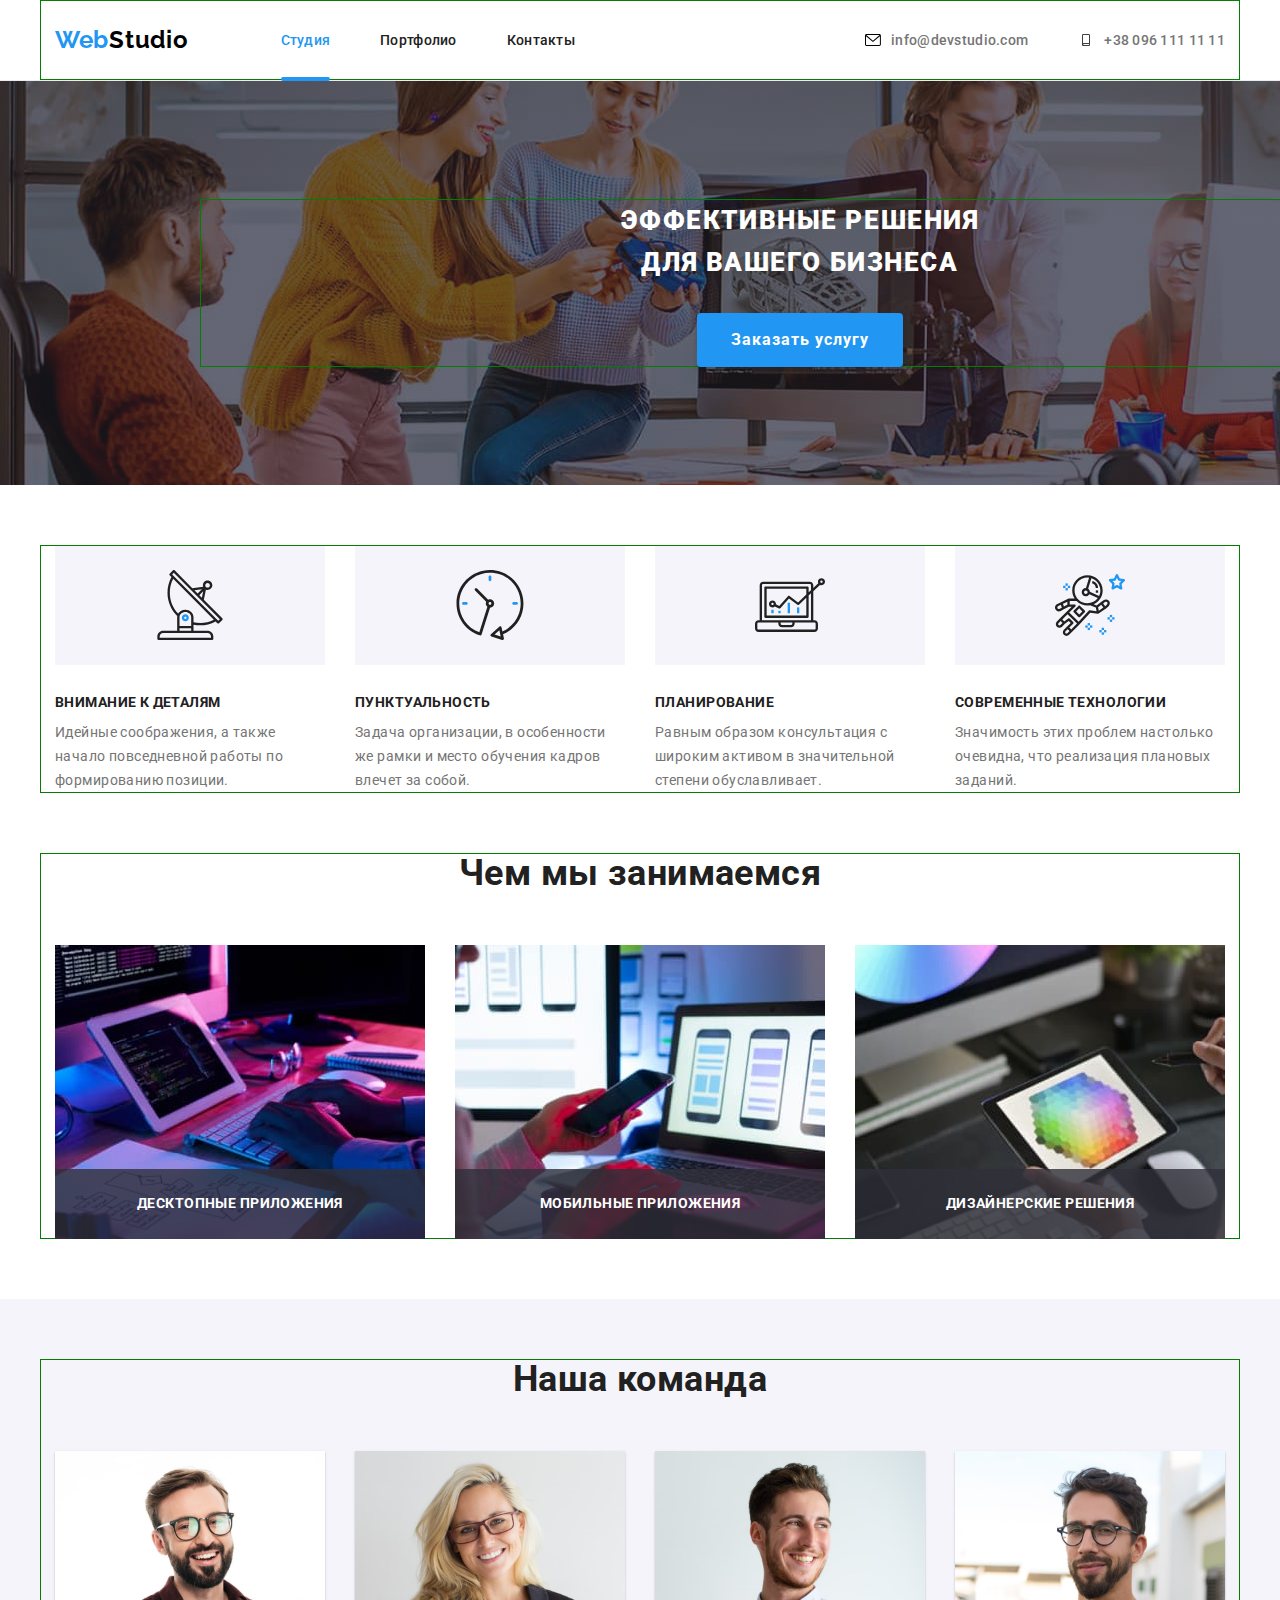
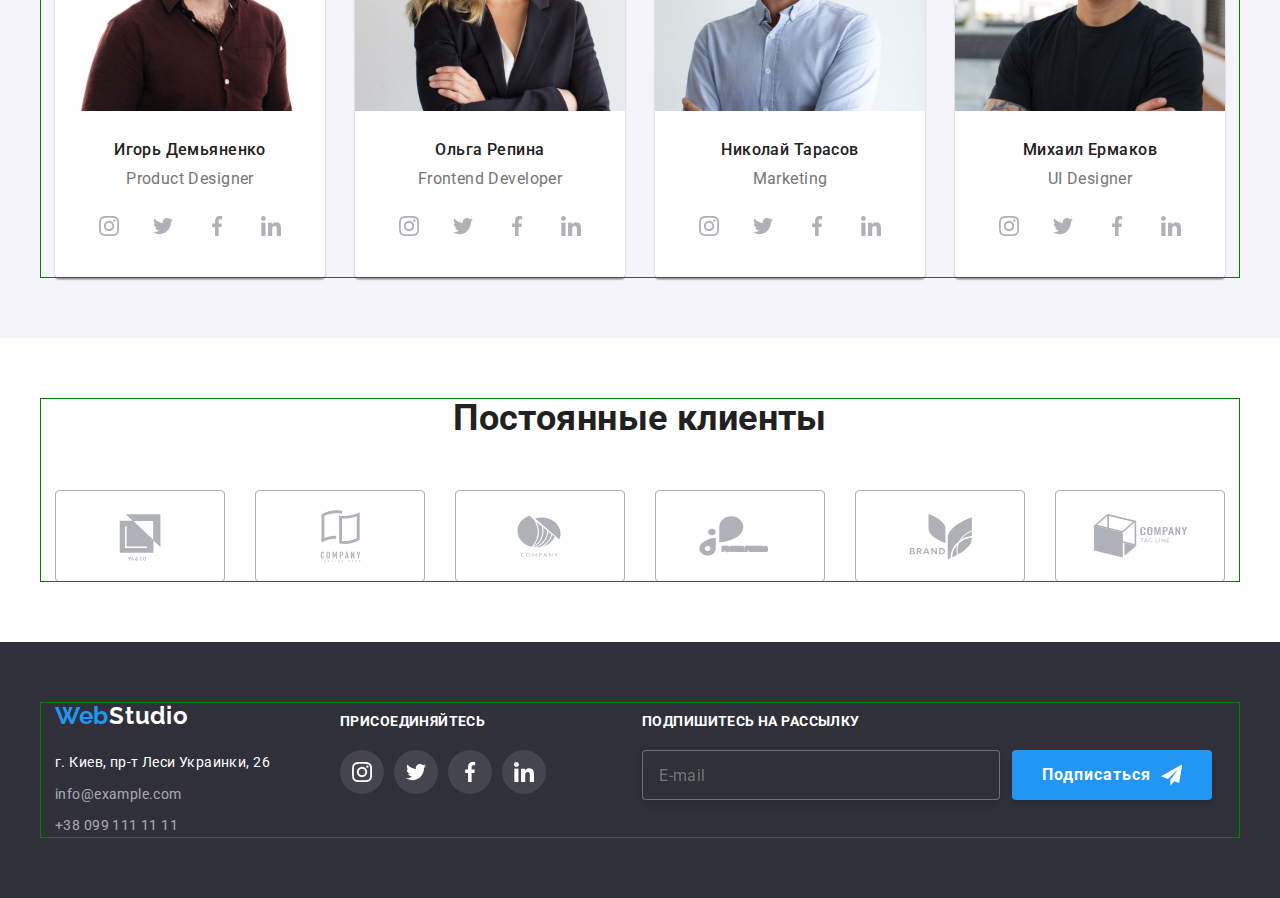
==== commit 901c80a0: "Add all (-button_menu,-img)" ====
--- a/index.html
+++ b/index.html
@@ -15,10 +15,26 @@
   </head>
   <body>
     <header class="header">
-      <div class="container">
+      <div class="header__container container">
         <!-- Navigation -->
         <nav class="header__nav nav-header">
           <a href="/" class="logo header__logo"><span class="logo__accent">Web</span>Studio</a>
+          <!-- Menu button -->
+          <button
+            class="header__menu-button menu-button"
+            type="button"
+            data-menu-button
+            aria-expanded="false"
+            aria-controls="menu-container"
+          >
+            <svg width="40" height="40" aria-label="Переключатель мобильного меню">
+              <use class="menu-button__icon-close" href="./images/icons.svg#icon-close"></use>
+              <use class="menu-button__icon-menu" href="./images/icons.svg#icon-menu"></use>
+            </svg>
+          </button>
+
+          <div class="menu-container" id="menu-container" data-menu>ТЕКСТ</div>
+
           <ul class="nav-header__list list">
             <li class="nav-header__item">
               <a href="./index.html" class="nav-header__link nav-header__link--accent">Студия</a>
@@ -51,6 +67,7 @@
 
     <main>
       <!-- Hero -->
+
       <section class="hero section">
         <div class="hero__container container">
           <h1 class="hero__title uppercase">Эффективные решения для вашего бизнеса</h1>
@@ -59,6 +76,7 @@
       </section>
 
       <!-- Feature-->
+
       <section class="feature section">
         <div class="container">
           <h2 class="feature__title visually-hidden">Особенности</h2>
@@ -112,6 +130,7 @@
       </section>
 
       <!-- Activity -->
+
       <section class="activity section">
         <div class="container">
           <h2 class="activity__title section-title">Чем мы занимаемся</h2>
@@ -148,6 +167,7 @@
       </section>
 
       <!-- Team -->
+
       <section class="team section">
         <div class="container">
           <h2 class="team__title section-title">Наша команда</h2>
@@ -159,7 +179,7 @@
                 alt="фотография Игорь Демьяненко"
                 width="270"
               />
-              <h3 clas="team-list__name">Игорь Демьяненко</h3>
+              <h3 class="team-list__name">Игорь Демьяненко</h3>
               <p class="team-list__profession">Product Designer</p>
               <div class="social-icons">
                 <a href="" aria-label="instagram link">
@@ -195,7 +215,7 @@
                 alt="фотография Ольга Репина"
                 width="270"
               />
-              <h3 clas="team-list__name">Ольга Репина</h3>
+              <h3 class="team-list__name">Ольга Репина</h3>
               <p class="team-list__profession">Frontend Developer</p>
               <div class="social-icons">
                 <a href="" aria-label="instagram link">
@@ -231,7 +251,7 @@
                 alt="фотография Николай Тарасов"
                 width="270"
               />
-              <h3 clas="team-list__name">Николай Тарасов</h3>
+              <h3 class="team-list__name">Николай Тарасов</h3>
               <p class="team-list__profession">Marketing</p>
               <div class="social-icons">
                 <a href="" aria-label="instagram link">
@@ -267,7 +287,7 @@
                 alt="фотография Михаил Ермаков"
                 width="270"
               />
-              <h3 clas="team-list__name">Михаил Ермаков</h3>
+              <h3 class="team-list__name">Михаил Ермаков</h3>
               <p class="team-list__profession">UI Designer</p>
               <div class="social-icons">
                 <a href="" aria-label="instagram link">
@@ -299,7 +319,9 @@
           </ul>
         </div>
       </section>
+
       <!--Regular customers -->
+
       <section class="regular section">
         <div class="container">
           <h2 class="regular__title section-title">Постоянные клиенты</h2>
@@ -351,9 +373,11 @@
     </main>
 
     <!-- Footer -->
+
     <footer class="footer section">
       <div class="footer__container container">
         <!-- Address -->
+
         <div class="footer__contacts">
           <a href="index.html" class="logo fotter__logo">
             <span class="logo__accent">Web</span>Studio</a
@@ -367,7 +391,9 @@
               >г. Киев, пр-т Леси Украинки, 26</a
             >
           </address>
+
           <!-- Auth Nav -->
+
           <ul class="footer__auth-nav footer-auth-nav list">
             <li class="footer-auth-nav__item">
               <a href="mailto:info@example.com" class="footer-auth-nav__link">info@example.com</a>
@@ -377,7 +403,9 @@
             </li>
           </ul>
         </div>
+
         <!-- Footer-join -->
+
         <div class="footer__join footer-join">
           <p class="footer-join__title uppercase">Присоединяйтесь</p>
           <div class="footer-socials">
@@ -411,6 +439,7 @@
         </div>
 
         <!-- Form Footer Subscription -->
+
         <form class="footer__subscribe-form subscribe-form" autocomplete="off">
           <div class="subscribe-form__fild">
             <label class="subscribe-form__label" for="email">Подпишитесь на рассылку</label>
@@ -422,11 +451,13 @@
               placeholder="E-mail"
             />
           </div>
-          <div class="subscribe-form__button subscribe-form-button">
-            <button class="subscribe-form-button__btn" type="submit">Подписаться</button>
-            <svg class="subscribe-form-button__icon" width="24" height="24">
+          <!-- <div class="subscribe-form__button subscribe-form-button"> -->
+            <button class="subscribe-form-button__btn" type="submit">Подписаться <svg class="subscribe-form-button__icon" width="24" height="24">
               <use href="./images/icons.svg#icon-icon-send"></use>
-            </svg>
+            </svg></button>
+            <!-- <svg class="subscribe-form-button__icon" width="24" height="24">
+              <use href="./images/icons.svg#icon-icon-send"></use>
+            </svg> -->
           </div>
         </form>
       </div>
@@ -504,5 +535,6 @@
     </div>
 
     <script src="./js/modal.js"></script>
+    <script src="./js/menu.js"></script>
   </body>
 </html>
--- a/css/main.min.css
+++ b/css/main.min.css
@@ -1 +1 @@
-:root{--primary-text-color: #757575;--title-text-color: #212121;--accent-color: #2196f3;--primary-white-color: #ffffff;--secondary-black-color: #000000;--bg-color-grey: #2f303a;--bg-color-white-grey: #f5f4fa;--footer-auth-nav-color: rgba(255, 255, 255, 0.6);--transition-fast: 250ms cubic-bezier(0.4, 0, 0.2, 1)}/*! modern-normalize v1.1.0 | MIT License | https://github.com/sindresorhus/modern-normalize */*,::before,::after{-webkit-box-sizing:border-box;box-sizing:border-box}html{line-height:1.15;-webkit-text-size-adjust:100%;-moz-tab-size:4;-o-tab-size:4;tab-size:4}body{margin:0;font-family:system-ui,-apple-system,"Segoe UI",Roboto,Helvetica,Arial,sans-serif,"Apple Color Emoji","Segoe UI Emoji"}hr{height:0;color:inherit}abbr[title]{-webkit-text-decoration:underline dotted;text-decoration:underline dotted}b,strong{font-weight:bolder}code,kbd,samp,pre{font-family:ui-monospace,SFMono-Regular,Consolas,"Liberation Mono",Menlo,monospace;font-size:1em}small{font-size:80%}sub,sup{font-size:75%;line-height:0;position:relative;vertical-align:baseline}sub{bottom:-0.25em}sup{top:-0.5em}table{text-indent:0;border-color:inherit}button,input,optgroup,select,textarea{font-family:inherit;font-size:100%;line-height:1.15;margin:0}button,select{text-transform:none}button,[type=button],[type=reset],[type=submit]{-webkit-appearance:button}::-moz-focus-inner{border-style:none;padding:0}:-moz-focusring{outline:1px dotted ButtonText}:-moz-ui-invalid{box-shadow:none}legend{padding:0}progress{vertical-align:baseline}::-webkit-inner-spin-button,::-webkit-outer-spin-button{height:auto}[type=search]{-webkit-appearance:textfield;outline-offset:-2px}::-webkit-search-decoration{-webkit-appearance:none}::-webkit-file-upload-button{-webkit-appearance:button;font:inherit}summary{display:list-item}.visually-hidden{position:absolute;width:1px;height:1px;margin:-1px;border:0;padding:0;white-space:nowrap;-webkit-clip-path:inset(100%);clip-path:inset(100%);clip:rect(0 0 0 0);overflow:hidden}body{background-color:var(--primary-white-color);color:var(--primary-text-color);font-family:"Roboto",sans-serif;font-size:14px;letter-spacing:.03em}h1,h2,h3{color:var(--title-text-color)}.section{padding-top:94px;padding-bottom:94px}.section-title{font-size:36px;line-height:1.16;text-align:center}.container{width:1200px;margin-left:auto;margin-right:auto;padding:0 15px}.list{padding:0;margin:0;list-style:none}.uppercase{text-transform:uppercase}h1,h2,h3,h4,p{margin:0}ul,ol{margin:0;padding:0}img{display:block}button{cursor:pointer}address{font-style:none}.logo{text-decoration:none;font-family:"Raleway",sans-serif;font-weight:700;font-size:26px;line-height:1.2}.logo__accent{color:var(--accent-color)}.header__logo{padding-top:24px;padding-bottom:25px;color:var(--secondary-black-color)}.header{border-bottom:1px solid #ececec}.header .container{display:-webkit-box;display:-ms-flexbox;display:flex;-webkit-box-align:center;-ms-flex-align:center;align-items:center}.header__nav{display:-webkit-box;display:-ms-flexbox;display:flex}.nav-header__list{display:-webkit-box;display:-ms-flexbox;display:flex;margin-left:92px;-webkit-box-align:center;-ms-flex-align:center;align-items:center}.nav-header__item:not(:last-child){margin-right:50px}.nav-header__link{display:block;padding-top:32px;padding-bottom:32px;position:relative;color:var(--title-text-color);text-decoration:none;font-weight:500;line-height:1.15;letter-spacing:.02em;-webkit-transition:color var(--transition-fast);transition:color var(--transition-fast)}.nav-header__link:hover,.nav-header__link:focus{color:var(--accent-color)}.nav-header__link--accent{color:var(--accent-color)}.nav-header__link--accent::after{content:"";position:absolute;bottom:-1px;display:block;width:100%;height:4px;border-radius:2px;background-color:var(--accent-color)}.auth-nav{display:-webkit-box;display:-ms-flexbox;display:flex;margin-left:auto;-ms-flex-wrap:wrap;flex-wrap:wrap;-webkit-column-gap:50px;-moz-column-gap:50px;column-gap:50px}.auth-nav__item{display:-webkit-box;display:-ms-flexbox;display:flex;-webkit-box-align:center;-ms-flex-align:center;align-items:center}.auth-nav__item:hover,.auth-nav__item:focus{fill:var(--accent-color)}.auth-nav__link{display:block;padding-top:32px;padding-bottom:32px;position:relative;color:var(--primary-text-color);text-decoration:none;font-weight:500;line-height:1.15;letter-spacing:.02em;-webkit-transition:color var(--transition-fast);transition:color var(--transition-fast)}.auth-nav__item:hover .auth-nav__link,.auth-nav__item:focus .auth-nav__link{color:var(--accent-color)}.auth-nav__icon{margin-right:10px;position:relative;-webkit-transition:fill var(--transition-fast);transition:fill var(--transition-fast)}.hero{max-width:1600px;padding-top:200px;padding-bottom:200px;margin-left:auto;margin-right:auto;background-color:var(--bg-color-grey);background-image:-webkit-gradient(linear, left top, left bottom, from(rgba(48, 49, 59, 0.4)), to(rgba(48, 49, 59, 0.4))),url(../images/hero.jpg);background-image:linear-gradient(rgba(48, 49, 59, 0.4), rgba(48, 49, 59, 0.4)),url(../images/hero.jpg);background-repeat:no-repeat;background-size:cover;background-position:50% 50%}.hero__container{text-align:center}.hero__title{margin-bottom:30px;margin-left:auto;margin-right:auto;max-width:696px;color:var(--primary-white-color);font-weight:900;font-size:44px;line-height:1.36;letter-spacing:.06em}.hero__button{min-width:200px;min-height:50px;padding:10px 32px;position:relative;color:var(--primary-white-color);background-color:var(--accent-color);cursor:pointer;font-family:"Roboto",sans-serif;font-weight:700;font-size:16px;line-height:1.88;letter-spacing:.06em;border-radius:4px;border:2px solid rgba(0,0,0,0);-webkit-box-shadow:0px 4px 4px rgba(0,0,0,.15);box-shadow:0px 4px 4px rgba(0,0,0,.15);-webkit-transition:background-color var(--transition-fast);transition:background-color var(--transition-fast)}.hero__button:hover,.hero__button:focus{background-color:#188ce8}.feature-list{display:-webkit-box;display:-ms-flexbox;display:flex;margin-left:auto;margin-right:auto;-webkit-box-align:center;-ms-flex-align:center;align-items:center;-ms-flex-wrap:wrap;flex-wrap:wrap;gap:30px}.feature-list__item{width:270px}.feature-list__thumb{height:120px;padding:25px 100px;margin-bottom:30px;background-color:var(--bg-color-white-grey)}.feature-list__title{margin-bottom:10px;font-size:14px;line-height:1.14}.feature-list__text{line-height:1.71}.activity{padding-top:0}.activity__title{margin-bottom:50px}.activity-list{display:-webkit-box;display:-ms-flexbox;display:flex;-ms-flex-wrap:wrap;flex-wrap:wrap;gap:30px}.activity-list__item{position:relative}.activity-list__text{display:-webkit-box;display:-ms-flexbox;display:flex;-webkit-box-pack:center;-ms-flex-pack:center;justify-content:center;-webkit-box-align:center;-ms-flex-align:center;align-items:center;width:100%;min-height:70px;position:absolute;bottom:0;left:0;z-index:1;font-weight:700;font-size:14px;line-height:1.14;letter-spacing:.03em;color:var(--primary-white-color);background:rgba(47,48,58,.8)}.team{background-color:var(--bg-color-white-grey)}.team__title{margin-bottom:50px}.team-list{display:-webkit-box;display:-ms-flexbox;display:flex;-ms-flex-wrap:wrap;flex-wrap:wrap;gap:30px}.team-list__item{display:-webkit-box;display:-ms-flexbox;display:flex;-webkit-box-orient:vertical;-webkit-box-direction:normal;-ms-flex-direction:column;flex-direction:column;min-width:270px;padding-bottom:30px;-webkit-box-align:center;-ms-flex-align:center;align-items:center;background-color:var(--primary-white-color);-webkit-box-shadow:0px 1px 3px rgba(0,0,0,.12),0px 1px 1px rgba(0,0,0,.14),0px 2px 1px rgba(0,0,0,.2);box-shadow:0px 1px 3px rgba(0,0,0,.12),0px 1px 1px rgba(0,0,0,.14),0px 2px 1px rgba(0,0,0,.2);border-radius:0px 0px 4px 4px}.team-list__img{margin-bottom:30px}.team-list__name{margin-bottom:10px;font-weight:500;font-size:16px;line-height:1.18}.team-list__profession{margin-bottom:16px;font-size:16px;line-height:1.18}.social-icons{display:-webkit-box;display:-ms-flexbox;display:flex;-webkit-box-align:center;-ms-flex-align:center;align-items:center;gap:10px}.social-icons__item{position:relative;width:44px;height:44px;padding:12px;fill:#afb1b8;border-radius:50%;-webkit-transition:fill var(--transition-fast),background-color var(--transition-fast);transition:fill var(--transition-fast),background-color var(--transition-fast)}.social-icons__item:hover,.social-icons__item:focus{fill:var(--primary-white-color);background-color:var(--accent-color)}.regular__title{margin-bottom:50px}.regular-list{display:-webkit-box;display:-ms-flexbox;display:flex;-ms-flex-line-pack:center;align-content:center;gap:30px}.regular-list__item{width:170px;height:92px;padding:16px 32px;position:relative;fill:#afb1b8;border:1px solid #afb1b8;border-radius:4px;-webkit-transition:fill var(--transition-fast),border-color var(--transition-fast);transition:fill var(--transition-fast),border-color var(--transition-fast)}.regular-list__item:hover,.regular-list__item:focus{fill:var(--accent-color);border-color:var(--accent-color)}.regular-list__icon{fill:inherit}.footer{padding-top:60px;padding-bottom:60px;color:var(--primary-white-color);background-color:var(--bg-color-grey)}.footer__container{display:-webkit-box;display:-ms-flexbox;display:flex}.fotter__logo{color:var(--primary-white-color);line-height:1.19}.footer__contacts{margin-right:70px}.footer__addres{margin-top:10px}.footer-addres__location{color:var(--primary-white-color);text-decoration:none;font-style:normal;line-height:1.7}.footer__auth-nav{margin-top:9px;display:-webkit-box;display:-ms-flexbox;display:flex;-webkit-box-orient:vertical;-webkit-box-direction:normal;-ms-flex-direction:column;flex-direction:column}.footer-auth-nav__item:nth-child(even){margin-top:9px}.footer-auth-nav__link{color:var(--footer-auth-nav-color);text-decoration:none;line-height:1.7;-webkit-transition:color var(--transition-fast);transition:color var(--transition-fast)}.footer-auth-nav__link:hover,.footer-auth-nav__link:focus{color:var(--accent-color)}.footer__join{margin-top:12px}.footer-join__title{margin-bottom:20px;font-weight:700;line-height:1.14;letter-spacing:.03em}.footer-icons{display:-webkit-box;display:-ms-flexbox;display:flex;-webkit-box-align:center;-ms-flex-align:center;align-items:center;gap:10px}.footer-icons__item{width:44px;height:44px;padding:12px;position:relative;fill:var(--primary-white-color);background-color:rgba(255,255,255,.1);border-radius:50%;-webkit-transition:background-color var(--transition-fast);transition:background-color var(--transition-fast)}.footer-icons__item:hover,.footer-icons__item:focus{background-color:var(--accent-color)}.footer__subscribe-form{display:-webkit-box;display:-ms-flexbox;display:flex;-webkit-box-align:end;-ms-flex-align:end;align-items:flex-end;gap:12px;min-width:570px;height:86px;margin-left:96px;margin-top:12px}.subscribe-form__fild{display:-webkit-box;display:-ms-flexbox;display:flex;-webkit-box-orient:vertical;-webkit-box-direction:normal;-ms-flex-direction:column;flex-direction:column;gap:20px;width:358px}.subscribe-form__label{font-weight:700;font-size:14px;line-height:1.14;letter-spacing:.03em;text-transform:uppercase}.subscribe-form__input{height:50px;padding:15px 16px;display:-webkit-box;display:-ms-flexbox;display:flex;-webkit-box-align:center;-ms-flex-align:center;align-items:center;outline:none;font-size:16px;line-height:1.25;letter-spacing:.03em;color:rgba(255,255,255,.6);background-color:var(--bg-color-grey);border:1px solid rgba(255,255,255,.3);-webkit-filter:drop-shadow(0px 4px 4px rgba(0, 0, 0, 0.15));filter:drop-shadow(0px 4px 4px rgba(0, 0, 0, 0.15));border-radius:4px}.subscribe-form__button{position:relative}.subscribe-form-button__btn{display:-webkit-box;display:-ms-flexbox;display:flex;-webkit-box-align:center;-ms-flex-align:center;align-items:center;-webkit-box-pack:left;-ms-flex-pack:left;justify-content:left;min-width:200px;height:50px;padding:16px 28px;font-weight:700;font-size:16px;line-height:1.88;letter-spacing:.06em;color:var(--primary-white-color);background-color:var(--accent-color);-webkit-box-shadow:0px 4px 4px rgba(0,0,0,.15);box-shadow:0px 4px 4px rgba(0,0,0,.15);border-radius:4px;border-color:rgba(0,0,0,0)}.subscribe-form-button__icon{position:absolute;top:50%;right:28px;-webkit-transform:translateY(-50%);transform:translateY(-50%)}.filter-list{margin-bottom:50px;display:-webkit-box;display:-ms-flexbox;display:flex;-webkit-box-pack:center;-ms-flex-pack:center;justify-content:center;min-width:73px;-ms-flex-wrap:wrap;flex-wrap:wrap;gap:8px}.filter-list__button{position:relative;padding:6px 22px;background-color:var(--bg-color-white-grey);color:var(--title-text-color);font-family:"Roboto",sans-serif;font-weight:500;font-size:16px;line-height:1.62;letter-spacing:.03em;border-radius:4px;border-color:rgba(0,0,0,0);cursor:pointer;-webkit-transition:background-color var(--transition-fast),color var(--transition-fast),-webkit-box-shadow var(--transition-fast);transition:background-color var(--transition-fast),color var(--transition-fast),-webkit-box-shadow var(--transition-fast);transition:background-color var(--transition-fast),color var(--transition-fast),box-shadow var(--transition-fast);transition:background-color var(--transition-fast),color var(--transition-fast),box-shadow var(--transition-fast),-webkit-box-shadow var(--transition-fast)}.filter-list__button--current{background-color:var(--accent-color);color:var(--primary-white-color);-webkit-box-shadow:0px 3px 1px rgba(0,0,0,.1),0px 1px 2px rgba(0,0,0,.08),0px 2px 2px rgba(0,0,0,.12);box-shadow:0px 3px 1px rgba(0,0,0,.1),0px 1px 2px rgba(0,0,0,.08),0px 2px 2px rgba(0,0,0,.12)}.filter-list__button:hover,.filter-list__button:focus{background-color:var(--accent-color);color:var(--primary-white-color);-webkit-box-shadow:0px 3px 1px rgba(0,0,0,.1),0px 1px 2px rgba(0,0,0,.08),0px 2px 2px rgba(0,0,0,.12);box-shadow:0px 3px 1px rgba(0,0,0,.1),0px 1px 2px rgba(0,0,0,.08),0px 2px 2px rgba(0,0,0,.12)}.examples-list{display:-webkit-box;display:-ms-flexbox;display:flex;-ms-flex-preferred-size:370px;flex-basis:370px;-ms-flex-wrap:wrap;flex-wrap:wrap;gap:30px}.examples-list__item:hover{-webkit-box-shadow:0px 1px 1px rgba(0,0,0,.12),0px 4px 4px rgba(0,0,0,.06),1px 4px 6px rgba(0,0,0,.16);box-shadow:0px 1px 1px rgba(0,0,0,.12),0px 4px 4px rgba(0,0,0,.06),1px 4px 6px rgba(0,0,0,.16)}.examples-list__card{text-decoration:none}.examples-list__thumb{position:relative;overflow:hidden}.examples-list__overlay{position:absolute;bottom:0;left:0;-webkit-transform:translateY(100%);transform:translateY(100%);width:100%;height:100%;padding:63px 24px;font-style:normal;font-size:18px;line-height:1.56;letter-spacing:.03em;color:var(--primary-white-color);background:rgba(33,150,243,.9);-webkit-transition:-webkit-transform 400ms;transition:-webkit-transform 400ms;transition:transform 400ms;transition:transform 400ms, -webkit-transform 400ms}.examples-list__item:hover .examples-list__overlay{-webkit-transform:translateY(0);transform:translateY(0)}.examples-list__text{padding:20px 24px;display:-webkit-box;display:-ms-flexbox;display:flex;-webkit-box-orient:vertical;-webkit-box-direction:normal;-ms-flex-direction:column;flex-direction:column;gap:4px;border-right:1px solid #eee;border-bottom:1px solid #eee;border-left:1px solid #eee}.examples-list__title{font-size:18px;line-height:2;letter-spacing:.06em}.examples-list__desc{color:var(--primary-text-color);font-size:16px;line-height:1.87}.backdrop{width:100%;height:100%;position:fixed;top:0;left:0;background-color:rgba(0,0,0,.2);opacity:1;visibility:visible;pointer-events:initial;-webkit-transition:opacity 400ms ease-in,visibility 400ms ease-in;transition:opacity 400ms ease-in,visibility 400ms ease-in}.backdrop.is-hidden{opacity:0;visibility:hidden;pointer-events:none}.modal{padding:40px;width:528px;height:581px;position:absolute;top:50%;left:50%;-webkit-transform:translate(-50%, -50%);transform:translate(-50%, -50%);background-color:var(--primary-white-color);-webkit-box-shadow:0px 1px 3px rgba(0,0,0,.12),0px 1px 1px rgba(0,0,0,.14),0px 2px 1px rgba(0,0,0,.2);box-shadow:0px 1px 3px rgba(0,0,0,.12),0px 1px 1px rgba(0,0,0,.14),0px 2px 1px rgba(0,0,0,.2);border-radius:4px}.modal__btn{display:-webkit-box;display:-ms-flexbox;display:flex;-webkit-box-align:center;-ms-flex-align:center;align-items:center;width:30px;height:30px;position:absolute;border-radius:50% 50%;background-color:#fff;border:1px solid rgba(0,0,0,.1);top:0;right:0;-webkit-transform:translate(-8px, 8px);transform:translate(-8px, 8px)}.modal__btn:focus .modal__icon{fill:var(--accent-color)}.modal__icon{-webkit-transition:fill var(--transition-fast);transition:fill var(--transition-fast)}.form-data{max-width:448px;margin-left:auto;margin-right:auto}.form-data__title{margin-bottom:12px;font-size:20px;line-height:1.15;text-align:center;letter-spacing:.03em;color:var(--title-text-color)}.form-field{display:-webkit-box;display:-ms-flexbox;display:flex;-webkit-box-orient:vertical;-webkit-box-direction:normal;-ms-flex-direction:column;flex-direction:column;margin-bottom:10px;position:relative}.form-field__label{margin-bottom:4px;font-weight:400;font-size:12px;line-height:1.16;letter-spacing:.01em}.form-field__input{padding:11px 12px 11px 42px;outline:1px solid rgba(0,0,0,0);cursor:pointer;border:1px solid rgba(33,33,33,.2);border-radius:4px}.form-field__input:focus{border-color:var(--accent-color)}.form-field__icon{position:absolute;top:50%;left:12px}.form-field__input:focus+.form-field__icon{fill:var(--accent-color)}.form-field--textarea-shift{margin-bottom:20px}.form-field__textarea{padding:12px 16px;width:100%;height:120px;font-size:14px;line-height:1.14;letter-spacing:.01em;color:var(--primary-text-color);border-radius:4px;border:1px solid rgba(33,33,33,.2);outline:none;cursor:pointer;resize:none}.form-field__textarea:focus{border-color:var(--accent-color)}.form-field__textarea::-webkit-input-placeholder{color:rgba(117,117,117,.5)}.form-field__textarea::-moz-placeholder{color:rgba(117,117,117,.5)}.form-field__textarea:-ms-input-placeholder{color:rgba(117,117,117,.5)}.form-field__textarea::-ms-input-placeholder{color:rgba(117,117,117,.5)}.form-field__textarea::placeholder{color:rgba(117,117,117,.5)}.checkbox{display:-webkit-box;display:-ms-flexbox;display:flex;-webkit-box-pack:center;-ms-flex-pack:center;justify-content:center;-webkit-box-align:center;-ms-flex-align:center;align-items:center;margin-bottom:30px;position:relative}.checkbox__label{padding-left:29px;font-weight:400;font-size:14px;line-height:1.71;letter-spacing:.03em}.checkbox__terms{text-underline-position:under;color:var(--accent-color)}.check-box{display:-webkit-box;display:-ms-flexbox;display:flex;-webkit-box-pack:center;-ms-flex-pack:center;justify-content:center;width:16px;height:15px;position:absolute;top:50%;left:15px;-webkit-transform:translateY(-50%);transform:translateY(-50%);outline:2px solid var(--title-text-color);outline-offset:-2px;border-radius:2px;-webkit-transition:outline-color var(--transition-fast),background-color var(--transition-fast);transition:outline-color var(--transition-fast),background-color var(--transition-fast)}.checkbox__input:checked+.check-box{outline-color:var(--accent-color);background-color:var(--accent-color)}.form-data__button-submit{display:block;margin-left:auto;margin-right:auto;min-width:200px;height:50px;font-weight:700;font-size:16px;line-height:1.88;letter-spacing:.06em;color:var(--primary-white-color);background-color:var(--accent-color);-webkit-box-shadow:0px 4px 4px rgba(0,0,0,.15);box-shadow:0px 4px 4px rgba(0,0,0,.15);border-radius:4px;border-color:rgba(0,0,0,0)}/*# sourceMappingURL=main.min.css.map */+:root{--primary-text-color: #757575;--title-text-color: #212121;--accent-color: #2196f3;--primary-white-color: #ffffff;--secondary-black-color: #000000;--bg-color-grey: #2f303a;--bg-color-white-grey: #f5f4fa;--footer-auth-nav-color: rgba(255, 255, 255, 0.6);--transition-fast: 250ms cubic-bezier(0.4, 0, 0.2, 1)}/*! modern-normalize v1.1.0 | MIT License | https://github.com/sindresorhus/modern-normalize */*,::before,::after{-webkit-box-sizing:border-box;box-sizing:border-box}html{line-height:1.15;-webkit-text-size-adjust:100%;-moz-tab-size:4;-o-tab-size:4;tab-size:4}body{margin:0;font-family:system-ui,-apple-system,"Segoe UI",Roboto,Helvetica,Arial,sans-serif,"Apple Color Emoji","Segoe UI Emoji"}hr{height:0;color:inherit}abbr[title]{-webkit-text-decoration:underline dotted;text-decoration:underline dotted}b,strong{font-weight:bolder}code,kbd,samp,pre{font-family:ui-monospace,SFMono-Regular,Consolas,"Liberation Mono",Menlo,monospace;font-size:1em}small{font-size:80%}sub,sup{font-size:75%;line-height:0;position:relative;vertical-align:baseline}sub{bottom:-0.25em}sup{top:-0.5em}table{text-indent:0;border-color:inherit}button,input,optgroup,select,textarea{font-family:inherit;font-size:100%;line-height:1.15;margin:0}button,select{text-transform:none}button,[type=button],[type=reset],[type=submit]{-webkit-appearance:button}::-moz-focus-inner{border-style:none;padding:0}:-moz-focusring{outline:1px dotted ButtonText}:-moz-ui-invalid{box-shadow:none}legend{padding:0}progress{vertical-align:baseline}::-webkit-inner-spin-button,::-webkit-outer-spin-button{height:auto}[type=search]{-webkit-appearance:textfield;outline-offset:-2px}::-webkit-search-decoration{-webkit-appearance:none}::-webkit-file-upload-button{-webkit-appearance:button;font:inherit}summary{display:list-item}.visually-hidden{position:absolute;width:1px;height:1px;margin:-1px;border:0;padding:0;white-space:nowrap;-webkit-clip-path:inset(100%);clip-path:inset(100%);clip:rect(0 0 0 0);overflow:hidden}body{background-color:var(--primary-white-color);color:var(--primary-text-color);font-family:"Roboto",sans-serif;font-size:14px;letter-spacing:.03em}h1,h2,h3{color:var(--title-text-color)}.section{padding-top:60px;padding-bottom:60px}.section-title{font-size:28px;line-height:1.16;text-align:center}@media screen and (min-width: 1200px){.section-title{font-size:36px}}.container{outline:1px solid green;outline-offset:-1px;padding:0 15px;margin-left:auto;margin-right:auto;width:100%}@media screen and (min-width: 480px){.container{width:480px}}@media screen and (min-width: 768px){.container{width:768px}}@media screen and (min-width: 1200px){.container{width:1200px}}.list{padding:0;margin:0;list-style:none}.uppercase{text-transform:uppercase}h1,h2,h3,h4,p{margin:0}ul,ol{margin:0;padding:0}img{display:block}button{cursor:pointer}address{font-style:none}.logo{text-decoration:none;font-family:"Raleway",sans-serif;font-weight:700;font-size:26px;line-height:1.2;letter-spacing:.03em}.logo__accent{color:var(--accent-color)}.header__logo{padding-top:16px;padding-bottom:16px;color:var(--secondary-black-color)}@media screen and (min-width: 768px){.header__logo{padding-top:26px;padding-bottom:26px;font-size:24px;line-height:1.16}}@media screen and (min-width: 1200px){.header__logo{padding-top:24px;padding-bottom:25px}}.header{border-bottom:1px solid #ececec;position:relative}@media screen and (min-width: 768px){.header__container{display:-webkit-box;display:-ms-flexbox;display:flex;-webkit-box-align:center;-ms-flex-align:center;align-items:center}}.header__nav{display:-webkit-box;display:-ms-flexbox;display:flex;-webkit-box-pack:justify;-ms-flex-pack:justify;justify-content:space-between;-webkit-box-align:center;-ms-flex-align:center;align-items:center}@media screen and (min-width: 768px){.header__nav{-webkit-box-pack:start;-ms-flex-pack:start;justify-content:start}}.menu-button{display:inline-block;margin-left:auto;padding:0;border:none;background-color:var(--primary-white-color);border-color:rgba(0,0,0,0)}@media screen and (min-width: 768px){.menu-button{display:none}}.menu-button__icon-close{display:none}.menu-button.is-open .menu-button__icon-close{display:block}.menu-button.is-open .menu-button__icon-menu{display:none}.menu-container{padding:20px;background-color:#ff0;text-align:center}@media screen and (max-width: 767px){.menu-container{display:none;position:absolute;top:100%;left:0;width:480px;height:400px;z-index:1}.menu-container.is-open{display:block}}@media screen and (min-width: 768px){.menu-container{display:none}}.nav-header__list{display:none;-webkit-box-align:center;-ms-flex-align:center;align-items:center}@media screen and (min-width: 768px){.nav-header__list{display:-webkit-box;display:-ms-flexbox;display:flex;margin-left:88px}}@media screen and (min-width: 1200px){.nav-header__list{margin-left:92px}}@media screen and (min-width: 768px){.nav-header__item:not(:last-child){margin-right:50px}}.nav-header__link{display:block;padding-top:32px;padding-bottom:32px;position:relative;color:var(--title-text-color);text-decoration:none;font-weight:500;line-height:1.15;letter-spacing:.02em;-webkit-transition:color var(--transition-fast);transition:color var(--transition-fast)}.nav-header__link:hover,.nav-header__link:focus{color:var(--accent-color)}.nav-header__link--accent{color:var(--accent-color)}.nav-header__link--accent::after{content:"";position:absolute;bottom:-1px;display:block;width:100%;height:4px;border-radius:2px;background-color:var(--accent-color)}.auth-nav{display:none;margin-left:auto}@media screen and (min-width: 768px){.auth-nav{display:-webkit-box;display:-ms-flexbox;display:flex;-webkit-box-orient:vertical;-webkit-box-direction:normal;-ms-flex-direction:column;flex-direction:column;gap:10px}}@media screen and (min-width: 1200px){.auth-nav{-webkit-box-orient:horizontal;-webkit-box-direction:normal;-ms-flex-direction:row;flex-direction:row;-webkit-column-gap:50px;-moz-column-gap:50px;column-gap:50px}}@media screen and (min-width: 768px){.auth-nav__item{display:-webkit-box;display:-ms-flexbox;display:flex;-webkit-box-align:center;-ms-flex-align:center;align-items:center}}.auth-nav__item:hover,.auth-nav__item:focus{fill:var(--accent-color)}.auth-nav__link{display:block;color:var(--primary-text-color);text-decoration:none;font-weight:500;font-size:12px;line-height:1.15;letter-spacing:.02em;-webkit-transition:color var(--transition-fast);transition:color var(--transition-fast)}.auth-nav__item:hover .auth-nav__link,.auth-nav__item:focus .auth-nav__link{color:var(--accent-color)}@media screen and (min-width: 1200px){.auth-nav__link{font-size:14px;padding-top:32px;padding-bottom:32px}}.auth-nav__icon{margin-right:8px;-webkit-transition:fill var(--transition-fast);transition:fill var(--transition-fast)}@media screen and (min-width: 1200px){.auth-nav__icon{margin-right:10px}}.hero{padding-top:118px;padding-bottom:118px;margin-left:auto;margin-right:auto;background-color:var(--bg-color-grey);background-image:-webkit-gradient(linear, left top, left bottom, from(rgba(48, 49, 59, 0.4)), to(rgba(48, 49, 59, 0.4))),url(../images/hero.jpg);background-image:linear-gradient(rgba(48, 49, 59, 0.4), rgba(48, 49, 59, 0.4)),url(../images/hero.jpg);background-repeat:no-repeat;background-size:cover;background-position:50% 50%}@media screen and (min-width: 480px){.hero{width:480px}}@media screen and (min-width: 768px){.hero{width:768px}}@media screen and (min-width: 1200px){.hero{width:1600px}}.hero__container{text-align:center}.hero__title{margin-bottom:30px;margin-left:auto;margin-right:auto;max-width:360px;color:var(--primary-white-color);font-weight:900;font-size:26px;line-height:1.62;letter-spacing:.06em}.hero__button{min-width:200px;min-height:50px;padding:10px 32px;position:relative;color:var(--primary-white-color);background-color:var(--accent-color);cursor:pointer;font-family:"Roboto",sans-serif;font-weight:700;font-size:16px;line-height:1.88;letter-spacing:.06em;border-radius:4px;border:2px solid rgba(0,0,0,0);-webkit-box-shadow:0px 4px 4px rgba(0,0,0,.15);box-shadow:0px 4px 4px rgba(0,0,0,.15);-webkit-transition:background-color var(--transition-fast);transition:background-color var(--transition-fast)}.hero__button:hover,.hero__button:focus{background-color:#188ce8}@media screen and (min-width: 768px){.feature-list{display:-webkit-box;display:-ms-flexbox;display:flex;margin-left:auto;margin-right:auto;-webkit-box-align:stretch;-ms-flex-align:stretch;align-items:stretch;-ms-flex-wrap:wrap;flex-wrap:wrap;gap:30px}}@media screen and (min-width: 1200px){.feature-list{-webkit-box-align:center;-ms-flex-align:center;align-items:center}}.feature-list__item{text-align:center}@media screen and (man-width: 767px){.feature-list__item:not(:last-child){margin-bottom:30px}}@media screen and (min-width: 768px){.feature-list__item{width:354px}}@media screen and (min-width: 1200px){.feature-list__item{width:270px}}.feature-list__thumb{height:120px;padding:25px 100px;margin-bottom:30px;background-color:var(--bg-color-white-grey)}.feature-list__title{margin-bottom:30px;font-size:14px;line-height:1.14}@media screen and (min-width: 768px){.feature-list__title{margin-bottom:10px;text-align:left}}.feature-list__text{line-height:1.71;text-align:left}.activity{padding-top:0;display:none}@media screen and (min-width: 1200px){.activity{display:block}}.activity__title{margin-bottom:50px}.activity-list{display:-webkit-box;display:-ms-flexbox;display:flex;-ms-flex-wrap:wrap;flex-wrap:wrap;gap:30px}.activity-list__item{position:relative}.activity-list__text{display:-webkit-box;display:-ms-flexbox;display:flex;-webkit-box-pack:center;-ms-flex-pack:center;justify-content:center;-webkit-box-align:center;-ms-flex-align:center;align-items:center;width:100%;min-height:70px;position:absolute;bottom:0;left:0;z-index:1;font-weight:700;font-size:14px;line-height:1.14;letter-spacing:.03em;color:var(--primary-white-color);background:rgba(47,48,58,.8)}.team{background-color:var(--bg-color-white-grey)}.team__title{margin-bottom:30px}@media screen and (min-width: 1200px){.team__title{margin-bottom:50px}}.team-list{display:-webkit-box;display:-ms-flexbox;display:flex;-webkit-box-orient:vertical;-webkit-box-direction:normal;-ms-flex-direction:column;flex-direction:column;-ms-flex-wrap:wrap;flex-wrap:wrap;gap:30px}@media screen and (min-width: 768px){.team-list{-webkit-box-orient:horizontal;-webkit-box-direction:normal;-ms-flex-direction:row;flex-direction:row}}.team-list__item{display:-webkit-box;display:-ms-flexbox;display:flex;-webkit-box-orient:vertical;-webkit-box-direction:normal;-ms-flex-direction:column;flex-direction:column;max-width:450px;padding-bottom:30px;-webkit-box-align:center;-ms-flex-align:center;align-items:center;background-color:var(--primary-white-color);-webkit-box-shadow:0px 1px 3px rgba(0,0,0,.12),0px 1px 1px rgba(0,0,0,.14),0px 2px 1px rgba(0,0,0,.2);box-shadow:0px 1px 3px rgba(0,0,0,.12),0px 1px 1px rgba(0,0,0,.14),0px 2px 1px rgba(0,0,0,.2);border-radius:0px 0px 4px 4px}@media screen and (min-width: 768px){.team-list__item{width:354px}}@media screen and (min-width: 1200px){.team-list__item{width:270px}}.team-list__img{margin-bottom:30px;max-width:450px}@media screen and (min-width: 768px){.team-list__img{width:354px}}@media screen and (min-width: 1200px){.team-list__img{width:270px}}.team-list__name{margin-bottom:10px;font-weight:500;font-size:16px;line-height:1.18}.team-list__profession{margin-bottom:16px;font-size:16px;line-height:1.18}.social-icons{display:-webkit-box;display:-ms-flexbox;display:flex;-webkit-box-align:center;-ms-flex-align:center;align-items:center;gap:10px}.social-icons__item{position:relative;width:44px;height:44px;padding:12px;fill:#afb1b8;border-radius:50%;-webkit-transition:fill var(--transition-fast),background-color var(--transition-fast);transition:fill var(--transition-fast),background-color var(--transition-fast)}.social-icons__item:hover,.social-icons__item:focus{fill:var(--primary-white-color);background-color:var(--accent-color)}.regular__title{margin-bottom:30px}@media screen and (min-width: 1200px){.regular__title{margin-bottom:50px}}.regular-list{display:-webkit-box;display:-ms-flexbox;display:flex;-ms-flex-line-pack:center;align-content:center;gap:30px;-webkit-box-pack:center;-ms-flex-pack:center;justify-content:center;-ms-flex-wrap:wrap;flex-wrap:wrap}.regular-list__item{width:210px;height:92px;padding:16px 52px;fill:#afb1b8;border:1px solid #afb1b8;border-radius:4px;-webkit-transition:fill var(--transition-fast),border-color var(--transition-fast);transition:fill var(--transition-fast),border-color var(--transition-fast)}.regular-list__item:hover,.regular-list__item:focus{fill:var(--accent-color);border-color:var(--accent-color)}@media screen and (min-width: 768px){.regular-list__item{width:226px;padding:16px 60px}}@media screen and (min-width: 1200px){.regular-list__item{width:170px;padding:16px 32px}}.regular-list__icon{fill:inherit}.footer{padding-top:60px;padding-bottom:60px;color:var(--primary-white-color);background-color:var(--bg-color-grey)}.footer__container{text-align:center}@media screen and (min-width: 768px){.footer__container{display:-webkit-box;display:-ms-flexbox;display:flex;-ms-flex-wrap:wrap;flex-wrap:wrap}}@media screen and (min-width: 1200px){.footer__container{-ms-flex-wrap:nowrap;flex-wrap:nowrap;text-align:start}}.fotter__logo{color:var(--primary-white-color);line-height:1.19;font-size:24px}@media screen and (min-width: 768px)and (max-width: 1199px){.footer__contacts{margin-left:76px}}@media screen and (min-width: 1200px){.footer__contacts{margin-right:70px}}.footer__addres{margin-top:20px}.footer-addres__location{color:var(--primary-white-color);text-decoration:none;font-style:normal;line-height:1.7}.footer__auth-nav{display:-webkit-box;display:-ms-flexbox;display:flex;-webkit-box-orient:vertical;-webkit-box-direction:normal;-ms-flex-direction:column;flex-direction:column;margin-top:8px}.footer-auth-nav__item:nth-child(even){margin-top:8px}.footer-auth-nav__link{color:var(--footer-auth-nav-color);text-decoration:none;line-height:1.7;-webkit-transition:color var(--transition-fast);transition:color var(--transition-fast)}.footer-auth-nav__link:hover,.footer-auth-nav__link:focus{color:var(--accent-color)}.footer__join{margin-top:60px}@media screen and (min-width: 768px)and (max-width: 1199px){.footer__join{margin-top:5px;margin-left:165px}}@media screen and (min-width: 1200px){.footer__join{margin-top:12px}}.footer-join__title{margin-bottom:20px;font-weight:700;line-height:1.14;letter-spacing:.03em}.footer-icons{display:-webkit-box;display:-ms-flexbox;display:flex;-webkit-box-align:center;-ms-flex-align:center;align-items:center;-webkit-box-pack:center;-ms-flex-pack:center;justify-content:center;gap:10px}.footer-icons__item{width:44px;height:44px;padding:12px;position:relative;fill:var(--primary-white-color);background-color:rgba(255,255,255,.1);border-radius:50%;-webkit-transition:background-color var(--transition-fast);transition:background-color var(--transition-fast)}.footer-icons__item:hover,.footer-icons__item:focus{background-color:var(--accent-color)}.footer__subscribe-form{margin-top:60px;margin-left:auto;margin-right:auto}@media screen and (min-width: 1200px){.footer__subscribe-form{display:-webkit-box;display:-ms-flexbox;display:flex;-webkit-box-align:end;-ms-flex-align:end;align-items:flex-end;gap:12px;min-width:570px;height:86px;margin-left:96px;margin-top:12px}}.subscribe-form__fild{display:-webkit-box;display:-ms-flexbox;display:flex;-webkit-box-orient:vertical;-webkit-box-direction:normal;-ms-flex-direction:column;flex-direction:column;gap:20px;margin-bottom:20px}@media screen and (min-width: 768px){.subscribe-form__fild{width:450px}}@media screen and (min-width: 1200px){.subscribe-form__fild{width:358px;margin-bottom:0}}.subscribe-form__label{font-weight:700;font-size:14px;line-height:1.14;letter-spacing:.03em;text-transform:uppercase}.subscribe-form__input{height:50px;padding:15px 16px;outline:none;font-size:16px;line-height:1.25;letter-spacing:.03em;color:rgba(255,255,255,.6);background-color:var(--bg-color-grey);border:1px solid rgba(255,255,255,.3);-webkit-filter:drop-shadow(0px 4px 4px rgba(0, 0, 0, 0.15));filter:drop-shadow(0px 4px 4px rgba(0, 0, 0, 0.15));border-radius:4px}@media screen and (min-width: 1200px){.subscribe-form__input{display:-webkit-box;display:-ms-flexbox;display:flex;-webkit-box-align:center;-ms-flex-align:center;align-items:center}}.subscribe-form-button__btn{display:-webkit-inline-box;display:-ms-inline-flexbox;display:inline-flex;-webkit-box-align:center;-ms-flex-align:center;align-items:center;-webkit-box-pack:left;-ms-flex-pack:left;justify-content:left;padding:16px 28px;gap:10px;width:200px;height:50px;font-weight:700;font-size:16px;line-height:1.87;letter-spacing:.06em;color:var(--primary-white-color);background-color:var(--accent-color);-webkit-box-shadow:0px 4px 4px rgba(0,0,0,.15);box-shadow:0px 4px 4px rgba(0,0,0,.15);border-radius:4px;border-color:rgba(0,0,0,0)}.filter-list{display:-webkit-box;display:-ms-flexbox;display:flex;min-width:73px;-ms-flex-wrap:wrap;flex-wrap:wrap;-webkit-box-pack:left;-ms-flex-pack:left;justify-content:left;row-gap:16px;-webkit-column-gap:8px;-moz-column-gap:8px;column-gap:8px;margin-bottom:40px}@media screen and (min-width: 768px){.filter-list{margin-bottom:30px;-webkit-box-pack:center;-ms-flex-pack:center;justify-content:center}}@media screen and (min-width: 1200px){.filter-list{margin-bottom:50px}}.filter-list__button{padding:6px 22px;background-color:var(--bg-color-white-grey);color:var(--title-text-color);font-family:"Roboto",sans-serif;font-weight:500;font-size:16px;line-height:1.62;letter-spacing:.03em;border-radius:4px;border-color:rgba(0,0,0,0);cursor:pointer;-webkit-transition:background-color var(--transition-fast),color var(--transition-fast),-webkit-box-shadow var(--transition-fast);transition:background-color var(--transition-fast),color var(--transition-fast),-webkit-box-shadow var(--transition-fast);transition:background-color var(--transition-fast),color var(--transition-fast),box-shadow var(--transition-fast);transition:background-color var(--transition-fast),color var(--transition-fast),box-shadow var(--transition-fast),-webkit-box-shadow var(--transition-fast)}.filter-list__button--current{background-color:var(--accent-color);color:var(--primary-white-color);-webkit-box-shadow:0px 3px 1px rgba(0,0,0,.1),0px 1px 2px rgba(0,0,0,.08),0px 2px 2px rgba(0,0,0,.12);box-shadow:0px 3px 1px rgba(0,0,0,.1),0px 1px 2px rgba(0,0,0,.08),0px 2px 2px rgba(0,0,0,.12)}.filter-list__button:hover,.filter-list__button:focus{background-color:var(--accent-color);color:var(--primary-white-color);-webkit-box-shadow:0px 3px 1px rgba(0,0,0,.1),0px 1px 2px rgba(0,0,0,.08),0px 2px 2px rgba(0,0,0,.12);box-shadow:0px 3px 1px rgba(0,0,0,.1),0px 1px 2px rgba(0,0,0,.08),0px 2px 2px rgba(0,0,0,.12)}.examples-list{display:-webkit-box;display:-ms-flexbox;display:flex;-ms-flex-wrap:wrap;flex-wrap:wrap;gap:30px;-ms-flex-preferred-size:450px;flex-basis:450px}@media screen and (min-width: 768px){.examples-list{-ms-flex-preferred-size:354px;flex-basis:354px}}@media screen and (min-width: 1200px){.examples-list{-ms-flex-preferred-size:370px;flex-basis:370px}}.examples-list__item{display:block;width:100%}@media screen and (min-width: 768px){.examples-list__item{width:354px}}@media screen and (min-width: 1200px){.examples-list__item{width:370px}}.examples-list__item:hover{-webkit-box-shadow:0px 1px 1px rgba(0,0,0,.12),0px 4px 4px rgba(0,0,0,.06),1px 4px 6px rgba(0,0,0,.16);box-shadow:0px 1px 1px rgba(0,0,0,.12),0px 4px 4px rgba(0,0,0,.06),1px 4px 6px rgba(0,0,0,.16)}.examples-list__card{text-decoration:none}.examples-list__thumb{position:relative;overflow:hidden}.examples-list__img{width:100%;height:294px}.examples-list__overlay{position:absolute;bottom:0;left:0;-webkit-transform:translateY(100%);transform:translateY(100%);width:100%;height:100%;padding:77px 24px;font-style:normal;font-size:18px;line-height:1.56;letter-spacing:.03em;color:var(--primary-white-color);background:rgba(33,150,243,.9);-webkit-transition:-webkit-transform 400ms;transition:-webkit-transform 400ms;transition:transform 400ms;transition:transform 400ms, -webkit-transform 400ms}.examples-list__item:hover .examples-list__overlay{-webkit-transform:translateY(0);transform:translateY(0)}@media screen and (min-width: 768px){.examples-list__overlay{padding:49px 24px 77px 24px}}@media screen and (min-width: 1200px){.examples-list__overlay{padding:63px 24px}}.examples-list__text{padding:20px 24px;display:-webkit-box;display:-ms-flexbox;display:flex;-webkit-box-orient:vertical;-webkit-box-direction:normal;-ms-flex-direction:column;flex-direction:column;gap:4px;border-right:1px solid #eee;border-bottom:1px solid #eee;border-left:1px solid #eee}.examples-list__title{margin-bottom:4px;font-size:18px;line-height:2;letter-spacing:.06em}.examples-list__desc{color:var(--primary-text-color);font-size:16px;line-height:1.87}.backdrop{width:100%;height:100%;position:fixed;top:0;left:0;background-color:rgba(0,0,0,.2);opacity:1;visibility:visible;pointer-events:initial;overflow-y:scroll;-webkit-transition:opacity 400ms ease-in,visibility 400ms ease-in;transition:opacity 400ms ease-in,visibility 400ms ease-in}.backdrop.is-hidden{opacity:0;visibility:hidden;pointer-events:none}.modal{padding:40px;width:450px;height:609px;position:absolute;top:50%;left:50%;-webkit-transform:translate(-50%, -50%);transform:translate(-50%, -50%);background-color:var(--primary-white-color);-webkit-box-shadow:0px 1px 3px rgba(0,0,0,.12),0px 1px 1px rgba(0,0,0,.14),0px 2px 1px rgba(0,0,0,.2);box-shadow:0px 1px 3px rgba(0,0,0,.12),0px 1px 1px rgba(0,0,0,.14),0px 2px 1px rgba(0,0,0,.2);border-radius:4px}@media screen and (min-width: 1200px){.modal{width:528px;height:581px}}.modal__btn{display:-webkit-box;display:-ms-flexbox;display:flex;-webkit-box-align:center;-ms-flex-align:center;align-items:center;width:30px;height:30px;position:absolute;border-radius:50% 50%;background-color:#fff;border:1px solid rgba(0,0,0,.1);top:0;right:0;-webkit-transform:translate(-8px, 8px);transform:translate(-8px, 8px)}.modal__btn:focus .modal__icon{fill:var(--accent-color)}.modal__icon{-webkit-transition:fill var(--transition-fast);transition:fill var(--transition-fast)}.form-data{max-width:448px;margin-left:auto;margin-right:auto}.form-data__title{margin-bottom:12px;font-size:20px;line-height:1.15;text-align:center;letter-spacing:.03em;color:var(--title-text-color)}.form-field{display:-webkit-box;display:-ms-flexbox;display:flex;-webkit-box-orient:vertical;-webkit-box-direction:normal;-ms-flex-direction:column;flex-direction:column;margin-bottom:10px;position:relative}.form-field__label{margin-bottom:4px;font-weight:400;font-size:12px;line-height:1.16;letter-spacing:.01em}.form-field__input{padding:11px 12px 11px 42px;outline:1px solid rgba(0,0,0,0);cursor:pointer;border:1px solid rgba(33,33,33,.2);border-radius:4px}.form-field__input:focus{border-color:var(--accent-color)}.form-field__icon{position:absolute;top:50%;left:12px}.form-field__input:focus+.form-field__icon{fill:var(--accent-color)}.form-field--textarea-shift{margin-bottom:20px}.form-field__textarea{padding:12px 16px;width:100%;height:120px;font-size:14px;line-height:1.14;letter-spacing:.01em;color:var(--primary-text-color);border-radius:4px;border:1px solid rgba(33,33,33,.2);outline:none;cursor:pointer;resize:none}.form-field__textarea:focus{border-color:var(--accent-color)}.form-field__textarea::-webkit-input-placeholder{color:rgba(117,117,117,.5)}.form-field__textarea::-moz-placeholder{color:rgba(117,117,117,.5)}.form-field__textarea:-ms-input-placeholder{color:rgba(117,117,117,.5)}.form-field__textarea::-ms-input-placeholder{color:rgba(117,117,117,.5)}.form-field__textarea::placeholder{color:rgba(117,117,117,.5)}.checkbox{display:-webkit-box;display:-ms-flexbox;display:flex;-webkit-box-pack:end;-ms-flex-pack:end;justify-content:flex-end;-webkit-box-align:center;-ms-flex-align:center;align-items:center;margin-bottom:30px;position:relative}@media screen and (min-width: 480px){.checkbox{-webkit-box-pack:center;-ms-flex-pack:center;justify-content:center}}@media screen and (min-width: 1200px){.checkbox{-webkit-box-pack:end;-ms-flex-pack:end;justify-content:flex-end}}.checkbox__label{padding-left:24px;font-weight:400;font-size:12px;line-height:1.16;letter-spacing:.03em}@media screen and (min-width: 1200px){.checkbox__label{width:1200px;padding-left:35px;font-size:14px;line-height:1.71}}.checkbox__terms{text-underline-position:under;color:var(--accent-color)}.check-box{display:-webkit-box;display:-ms-flexbox;display:flex;-webkit-box-pack:center;-ms-flex-pack:center;justify-content:center;width:16px;height:15px;position:absolute;top:50%;left:0px;-webkit-transform:translateY(-50%);transform:translateY(-50%);outline:2px solid var(--title-text-color);outline-offset:-2px;border-radius:2px;-webkit-transition:outline-color var(--transition-fast),background-color var(--transition-fast);transition:outline-color var(--transition-fast),background-color var(--transition-fast)}@media screen and (min-width: 1200px){.check-box{left:12px}}.checkbox__input:checked+.check-box{outline-color:var(--accent-color);background-color:var(--accent-color)}.form-data__button-submit{display:block;margin-left:auto;margin-right:auto;min-width:200px;height:50px;font-weight:700;font-size:16px;line-height:1.88;letter-spacing:.06em;color:var(--primary-white-color);background-color:var(--accent-color);-webkit-box-shadow:0px 4px 4px rgba(0,0,0,.15);box-shadow:0px 4px 4px rgba(0,0,0,.15);border-radius:4px;border-color:rgba(0,0,0,0)}/*# sourceMappingURL=main.min.css.map */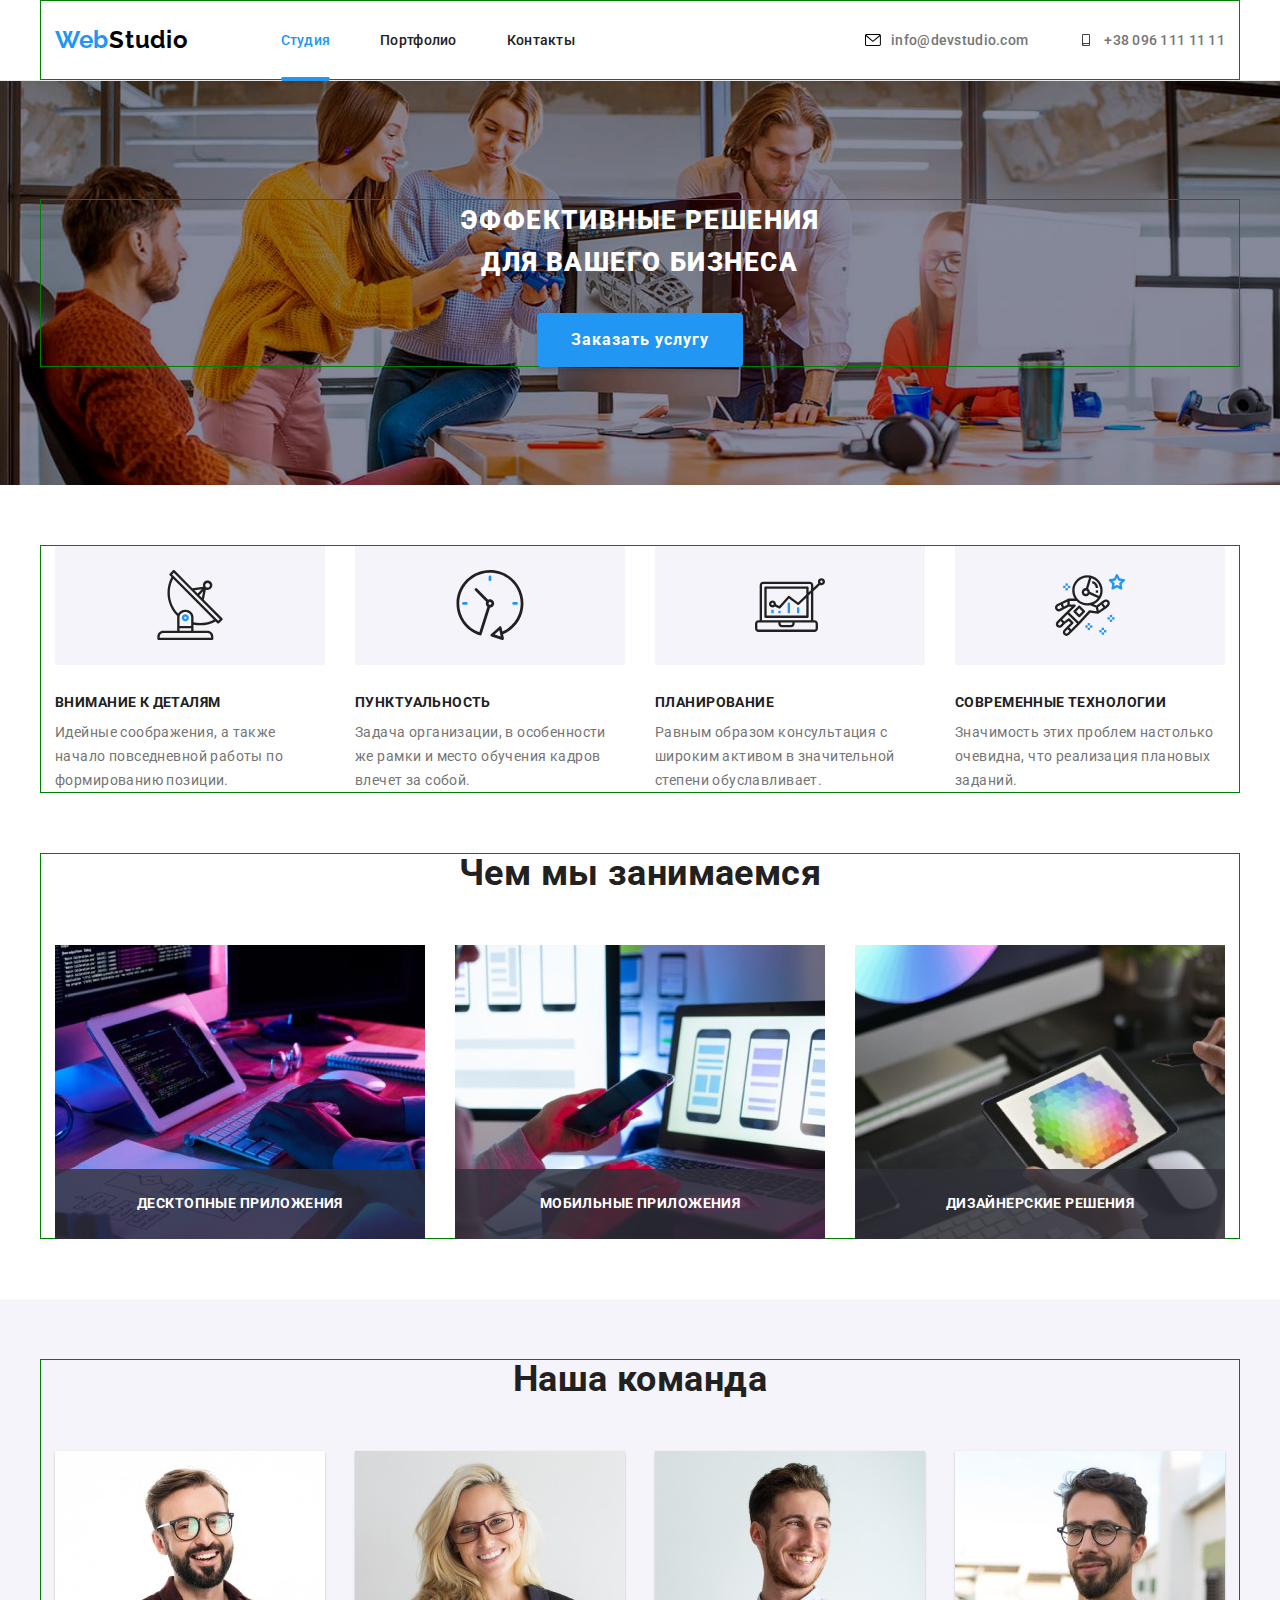
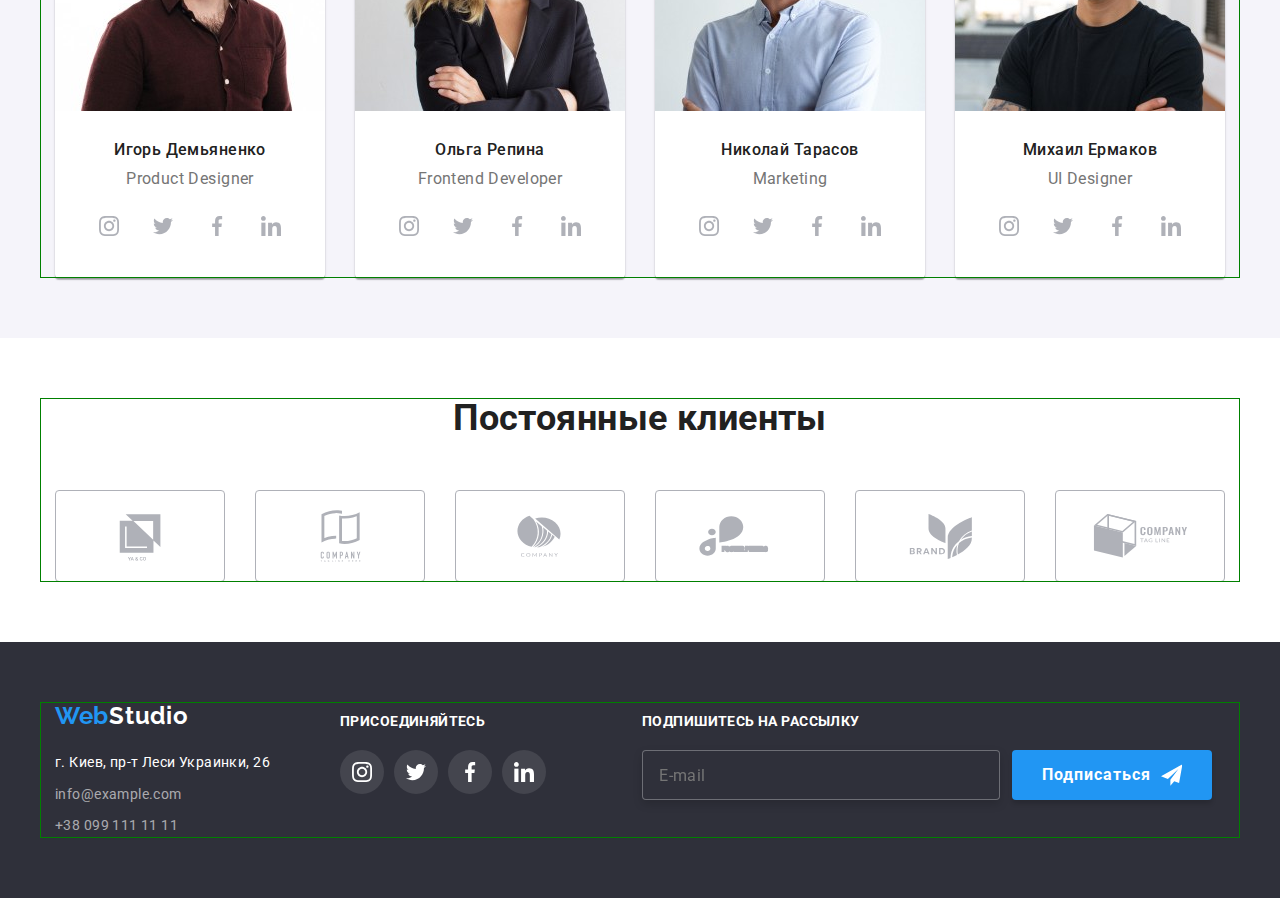
==== commit d928b558: "Add finish" ====
--- a/index.html
+++ b/index.html
@@ -1,540 +1,611 @@
 <!DOCTYPE html>
 <html lang="ru">
-  <head>
-    <meta charset="UTF-8" />
-    <meta http-equiv="X-UA-Compatible" content="IE=edge" />
-    <meta name="viewport" content="width=device-width, initial-scale=1.0" />
-    <title>Web Studio</title>
-    <link rel="preconnect" href="https://fonts.googleapis.com" />
-    <link rel="preconnect" href="https://fonts.gstatic.com" crossorigin />
-    <link
-      href="https://fonts.googleapis.com/css2?family=Raleway:wght@700&family=Roboto:wght@400;500;700;900&display=swap"
-      rel="stylesheet"
-    />
-    <link rel="stylesheet" href="./css/main.min.css" />
-  </head>
-  <body>
-    <header class="header">
-      <div class="header__container container">
-        <!-- Navigation -->
-        <nav class="header__nav nav-header">
-          <a href="/" class="logo header__logo"><span class="logo__accent">Web</span>Studio</a>
-          <!-- Menu button -->
-          <button
-            class="header__menu-button menu-button"
-            type="button"
-            data-menu-button
-            aria-expanded="false"
-            aria-controls="menu-container"
-          >
-            <svg width="40" height="40" aria-label="Переключатель мобильного меню">
-              <use class="menu-button__icon-close" href="./images/icons.svg#icon-close"></use>
-              <use class="menu-button__icon-menu" href="./images/icons.svg#icon-menu"></use>
-            </svg>
-          </button>
-
-          <div class="menu-container" id="menu-container" data-menu>ТЕКСТ</div>
-
-          <ul class="nav-header__list list">
-            <li class="nav-header__item">
-              <a href="./index.html" class="nav-header__link nav-header__link--accent">Студия</a>
-            </li>
-            <li class="nav-header__item">
-              <a href="./portfolio.html" class="nav-header__link">Портфолио</a>
-            </li>
-            <li class="nav-header__item">
-              <a href="" class="nav-header__link">Контакты</a>
-            </li>
-          </ul>
-        </nav>
-        <!-- Auth-Nav -->
-        <ul class="header__nav-auth auth-nav list">
-          <li class="auth-nav__item">
-            <svg class="auth-nav__icon" width="16" height="12">
-              <use href="./images/icons.svg#icon-envelope"></use>
-            </svg>
-            <a href="mailto:info@devstudio.com" class="auth-nav__link">info@devstudio.com</a>
-          </li>
-          <li class="auth-nav__item">
-            <svg class="auth-nav__icon" width="16" height="12">
-              <use href="./images/icons.svg#icon-smartphone"></use>
-            </svg>
-            <a href="tel:+380961111111" class="auth-nav__link">+38 096 111 11 11</a>
+
+<head>
+  <meta charset="UTF-8" />
+  <meta http-equiv="X-UA-Compatible" content="IE=edge" />
+  <meta name="viewport" content="width=device-width, initial-scale=1.0" />
+  <title>Web Studio</title>
+  <link rel="preconnect" href="https://fonts.googleapis.com" />
+  <link rel="preconnect" href="https://fonts.gstatic.com" crossorigin />
+  <link href="https://fonts.googleapis.com/css2?family=Raleway:wght@700&family=Roboto:wght@400;500;700;900&display=swap"
+    rel="stylesheet" />
+  <link rel="stylesheet" href="./css/main.min.css" />
+</head>
+
+<body>
+  <header class="header">
+    <div class="header__container container">
+      <!-- Navigation -->
+      <nav class="header__nav nav-header">
+        <a href="/" class="logo header__logo"><span class="logo__accent">Web</span>Studio</a>
+        <!-- Menu button -->
+        <button class="header__menu-btn menu-btn" type="button" aria-label="Переключатель мобильного меню" data-menu-button>
+          <svg width="40" height="40" aria-label="Переключатель мобильного меню">
+            <use class="menu-btn__open" href="./images/icons.svg#icon-menu"></use>
+            <use class="menu-btn__close" href="./images/icons.svg#icon-close"></use>
+          </svg>
+        </button>
+        <!-- Mobile menu -->
+  <div class="backdrop is-hidden" data-menu>
+    <div class="mobile-menu"> 
+      <ul class="menu-section list">
+        <li class="menu-section__item">
+          <a class="menu-section__link menu-section__link--accent" href="./index.html">Студия</a>
+        </li>
+        <li class="menu-section__item">
+          <a class="menu-section__link" href="./portfolio.html">Портфолио</a>
+        </li>
+        <li class="menu-section__item">
+          <a class="menu-section__link" href="">Контакты</a>
+        </li>        
+      </ul>
+
+      <ul class="menu-group list">
+        <li class="menu-group__item">          
+          <a href="tel:+380961111111" class="menu-group__tel">+38 096 111 11 11</a>
+        </li>
+        <li class="menu-group__item">         
+          <a href="mailto:info@devstudio.com" class="menu-group__email">info@devstudio.com</a>
+        </li>        
+      </ul>
+
+      <ul class="menu-socials list">
+        <li class="menu-socials__item">
+          <a class="menu-socials__link" href="">Instagram</a>
+        </li>
+        <li class="menu-socials__item">
+          <a class="menu-socials__link" href="">Twitter</a>
+        </li>
+        <li class="menu-socials__item">
+          <a class="menu-socials__link" href="">Facebook</a>
+        </li>
+        <li class="menu-socials__item">
+          <a class="menu-socials__link" href="">LinkedIn</a>
+        </li>
+      </ul>
+
+    </div>
+  </div>       
+
+        <ul class="nav-header__list list">
+          <li class="nav-header__item">
+            <a href="./index.html" class="nav-header__link nav-header__link--accent">Студия</a>
+          </li>
+          <li class="nav-header__item">
+            <a href="./portfolio.html" class="nav-header__link">Портфолио</a>
+          </li>
+          <li class="nav-header__item">
+            <a href="" class="nav-header__link">Контакты</a>
+          </li>
+        </ul>
+      </nav>
+      <!-- Auth-Nav -->
+      <ul class="header__nav-auth auth-nav list">
+        <li class="auth-nav__item">
+          <svg class="auth-nav__icon" width="16" height="12">
+            <use href="./images/icons.svg#icon-envelope"></use>
+          </svg>
+          <a href="mailto:info@devstudio.com" class="auth-nav__link">info@devstudio.com</a>
+        </li>
+        <li class="auth-nav__item">
+          <svg class="auth-nav__icon" width="16" height="12">
+            <use href="./images/icons.svg#icon-smartphone"></use>
+          </svg>
+          <a href="tel:+380961111111" class="auth-nav__link">+38 096 111 11 11</a>
+        </li>
+      </ul>
+    </div>
+  </header>
+
+  <main>
+    <!-- Hero -->
+
+    <section class="hero section">
+      <div class="hero__container container">
+        <h1 class="hero__title uppercase">Эффективные решения для вашего бизнеса</h1>
+        <button class="hero__button" type="button" data-modal-open>Заказать услугу</button>
+      </div>
+    </section>
+
+    <!-- Feature-->
+
+    <section class="feature section">
+      <div class="container">
+        <h2 class="feature__title visually-hidden">Особенности</h2>
+        <ul class="feature-list list">
+          <li class="feature-list__item">
+            <div class="feature-list__thumb">
+              <svg class="feature-list__icon" width="70" height="70">
+                <use href="./images/icons.svg#icon-antenna"></use>
+              </svg>
+            </div>
+            <h3 class="feature-list__title uppercase">Внимание к деталям</h3>
+            <p class="feature-list__text">
+              Идейные соображения, а также начало повседневной работы по формированию позиции.
+            </p>
+          </li>
+          <li class="feature-list__item">
+            <div class="feature-list__thumb">
+              <svg class="feature-list__icon" width="70" height="70">
+                <use href="./images/icons.svg#icon-clock"></use>
+              </svg>
+            </div>
+            <h3 class="feature-list__title uppercase">Пунктуальность</h3>
+            <p class="feature-list__text">
+              Задача организации, в особенности же рамки и место обучения кадров влечет за собой.
+            </p>
+          </li>
+          <li class="feature-list__item">
+            <div class="feature-list__thumb">
+              <svg class="feature-list__icon" width="70" height="70">
+                <use href="./images/icons.svg#icon-diagram"></use>
+              </svg>
+            </div>
+            <h3 class="feature-list__title uppercase">Планирование</h3>
+            <p class="feature-list__text">
+              Равным образом консультация с широким активом в значительной степени обуславливает.
+            </p>
+          </li>
+          <li class="feature-list__item">
+            <div class="feature-list__thumb">
+              <svg class="feature-list__icon" width="70" height="70">
+                <use href="./images/icons.svg#icon-astronaut"></use>
+              </svg>
+            </div>
+            <h3 class="feature-list__title uppercase">Современные технологии</h3>
+            <p class="feature-list__text">
+              Значимость этих проблем настолько очевидна, что реализация плановых заданий.
+            </p>
           </li>
         </ul>
       </div>
-    </header>
-
-    <main>
-      <!-- Hero -->
-
-      <section class="hero section">
-        <div class="hero__container container">
-          <h1 class="hero__title uppercase">Эффективные решения для вашего бизнеса</h1>
-          <button class="hero__button" type="button" data-modal-open>Заказать услугу</button>
-        </div>
-      </section>
-
-      <!-- Feature-->
-
-      <section class="feature section">
-        <div class="container">
-          <h2 class="feature__title visually-hidden">Особенности</h2>
-          <ul class="feature-list list">
-            <li class="feature-list__item">
-              <div class="feature-list__thumb">
-                <svg class="feature-list__icon" width="70" height="70">
-                  <use href="./images/icons.svg#icon-antenna"></use>
+    </section>
+
+    <!-- Activity -->
+
+    <section class="activity section">
+      <div class="container">
+        <h2 class="activity__title section-title">Чем мы занимаемся</h2>
+        <ul class="activity-list list">
+          <li class="activity-list__item">
+
+            <picture>
+              <source srcset="./images/activity/activity01_lap.jpg 1x, ./images/activity/activity01_lap@2x.jpg 2x"
+                type="image/jpg" />
+              <img class="activity-list__image" src="./images/activity/activity01_lap.jpg" alt="программирование"
+                width="370" height="294" loading="lazy" />
+            </picture>
+
+            <p class="activity-list__text uppercase">Десктопные приложения</p>
+          </li>
+          <li class="activity-list__item">
+
+            <picture>
+              <source srcset="./images/activity/activity02_lap.jpg 1x, ./images/activity/activity02_lap@2x.jpg 2x"
+                type="image/jpg" />
+              <img class="activity-list__image" src="./images/activity/activity02_lap.jpg" alt="мобильные приложения"
+                width="370" height="294" loading="lazy" />
+            </picture>
+
+            <p class="activity-list__text uppercase">Мобильные приложения</p>
+          </li>
+          <li class="activity-list__item">
+
+            <picture>
+              <source srcset="./images/activity/activity03_lap.jpg 1x, ./images/activity/activity03_lap@2x.jpg 2x"
+                type="image/jpg" />
+              <img class="activity-list__image" src="./images/activity/activity03_lap.jpg" alt="веб дизайн" width="370"
+                height="294" loading="lazy" />
+            </picture>
+            <p class="activity-list__text uppercase">Дизайнерские решения</p>
+          </li>
+        </ul>
+      </div>
+    </section>
+
+    <!-- Team -->
+
+    <section class="team section">
+      <div class="container">
+        <h2 class="team__title section-title">Наша команда</h2>
+        <ul class="team-list list">
+          <li class="team-list__item">
+
+            <picture>
+              <!-- desctop -->
+              <source media="(min-width: 1200px)"
+                srcset="./images/team/team01_lap.jpg 1x, ./images/team/team01_lap@2x.jpg 2x" type="image/jpg" />
+              <!-- tablet screen -->
+              <source media="(min-width: 768px)"
+                srcset="./images/team/team01_tab.jpg 1x, ./images/team/team01_tab@2x.jpg 2x" type="image/jpg" />
+              <!-- mobile screen -->
+              <source media="(max-width: 767px)"
+                srcset="./images/team/team01_mob.jpg 1x, ./images/team/team01_mob@2x.jpg 2x" type="image/jpg" />
+
+              <img class="team-list__img" src="./images/team/team01_mob.jpg" alt="фотография Игорь Демьяненко"
+                width="450" height="460" loading="lazy" />
+            </picture>
+
+            <h3 class="team-list__name">Игорь Демьяненко</h3>
+            <p class="team-list__profession">Product Designer</p>
+            <div class="social-icons">
+              <a href="" aria-label="instagram link">
+                <div class="social-icons__item">
+                  <svg class="social-icons__icon" width="20" height="20">
+                    <use href="./images/icons.svg#icon-instagram"></use>
+                  </svg>
+                </div>
+              </a>
+              <a href="" aria-label="twitter link">
+                <div class="social-icons__item">
+                  <svg class="social-icons__icon" width="20" height="20">
+                    <use href="./images/icons.svg#icon-twitter"></use>
+                  </svg>
+                </div>
+              </a>
+              <a href="" aria-label="facebook link">
+                <div class="social-icons__item">
+                  <svg class="social-icons__icon" width="20" height="20">
+                    <use href="./images/icons.svg#icon-facebook"></use>
+                  </svg>
+                </div>
+              </a>
+              <a href="" aria-label="linkedin link">
+                <div class="social-icons__item">
+                  <svg class="social-icons__icon" width="20" height="20">
+                    <use href="./images/icons.svg#icon-linkedin"></use>
+                  </svg>
+                </div>
+              </a>
+            </div>
+          </li>
+          <li class="team-list__item">
+
+            <picture>
+              <!-- desctop -->
+              <source media="(min-width: 1200px)"
+                srcset="./images/team/team02_lap.jpg 1x, ./images/team/team02_lap@2x.jpg 2x" type="image/jpg" />
+              <!-- tablet screen -->
+              <source media="(min-width: 768px)"
+                srcset="./images/team/team02_tab.jpg 1x, ./images/team/team02_tab@2x.jpg 2x" type="image/jpg" />
+              <!-- mobile screen -->
+              <source media="(max-width: 767px)"
+                srcset="./images/team/team02_mob.jpg 1x, ./images/team/team02_mob@2x.jpg 2x" type="image/jpg" />
+
+              <img class="team-list__img" src="./images/team/team02_mob.jpg" alt="фотография Ольга Репина" width="450"
+                height="460" loading="lazy" />
+            </picture>
+            <h3 class="team-list__name">Ольга Репина</h3>
+            <p class="team-list__profession">Frontend Developer</p>
+            <div class="social-icons">
+              <a href="" aria-label="instagram link">
+                <div class="social-icons__item">
+                  <svg class="social-icons__icon" width="20" height="20">
+                    <use href="./images/icons.svg#icon-instagram"></use>
+                  </svg>
+                </div>
+              </a>
+              <a href="" aria-label="twitter link">
+                <div class="social-icons__item">
+                  <svg class="social-icons__icon" width="20" height="20">
+                    <use href="./images/icons.svg#icon-twitter"></use>
+                  </svg>
+                </div>
+              </a>
+              <a href="" aria-label="facebook link">
+                <div class="social-icons__item">
+                  <svg class="social-icons__icon" width="20" height="20">
+                    <use href="./images/icons.svg#icon-facebook"></use>
+                  </svg>
+                </div>
+              </a>
+              <a href="" aria-label="linkedin link">
+                <div class="social-icons__item">
+                  <svg class="social-icons__icon" width="20" height="20">
+                    <use href="./images/icons.svg#icon-linkedin"></use>
+                  </svg>
+                </div>
+              </a>
+            </div>
+          </li>
+          <li class="team-list__item">
+
+            <picture>
+              <!-- desctop -->
+              <source media="(min-width: 1200px)"
+                srcset="./images/team/team03_lap.jpg 1x, ./images/team/team03_lap@2x.jpg 2x" type="image/jpg" />
+              <!-- tablet screen -->
+              <source media="(min-width: 768px)"
+                srcset="./images/team/team03_tab.jpg 1x, ./images/team/team03_tab@2x.jpg 2x" type="image/jpg" />
+              <!-- mobile screen -->
+              <source media="(max-width: 767px)"
+                srcset="./images/team/team03_mob.jpg 1x, ./images/team/team03_mob@2x.jpg 2x" type="image/jpg" />
+
+              <img class="team-list__img" src="./images/team/team03_mob.jpg" alt="фотография Николай Тарасов"
+                width="450" height="460" loading="lazy" />
+            </picture>
+            <h3 class="team-list__name">Николай Тарасов</h3>
+            <p class="team-list__profession">Marketing</p>
+            <div class="social-icons">
+              <a href="" aria-label="instagram link">
+                <div class="social-icons__item">
+                  <svg class="social-icons__icon" width="20" height="20">
+                    <use href="./images/icons.svg#icon-instagram"></use>
+                  </svg>
+                </div>
+              </a>
+              <a href="" aria-label="twitter link">
+                <div class="social-icons__item">
+                  <svg class="social-icons__icon" width="20" height="20">
+                    <use href="./images/icons.svg#icon-twitter"></use>
+                  </svg>
+                </div>
+              </a>
+              <a href="" aria-label="facebook link">
+                <div class="social-icons__item">
+                  <svg class="social-icons__icon" width="20" height="20">
+                    <use href="./images/icons.svg#icon-facebook"></use>
+                  </svg>
+                </div>
+              </a>
+              <a href="" aria-label="linkedin link">
+                <div class="social-icons__item">
+                  <svg class="social-icons__icon" width="20" height="20">
+                    <use href="./images/icons.svg#icon-linkedin"></use>
+                  </svg>
+                </div>
+              </a>
+            </div>
+          </li>
+          <li class="team-list__item">
+
+            <picture>
+              <!-- desctop -->
+              <source media="(min-width: 1200px)"
+                srcset="./images/team/team04_lap.jpg 1x, ./images/team/team04_lap@2x.jpg 2x" type="image/jpg" />
+              <!-- tablet screen -->
+              <source media="(min-width: 768px)"
+                srcset="./images/team/team04_tab.jpg 1x, ./images/team/team04_tab@2x.jpg 2x" type="image/jpg" />
+              <!-- mobile screen -->
+              <source media="(max-width: 767px)"
+                srcset="./images/team/team04_mob.jpg 1x, ./images/team/team04_mob@2x.jpg 2x" type="image/jpg" />
+
+              <img class="team-list__img" src="./images/team/team04_mob.jpg" alt="фотография Михаил Ермаков" width="450"
+                height="460" loading="lazy" />
+            </picture>
+            <h3 class="team-list__name">Михаил Ермаков</h3>
+            <p class="team-list__profession">UI Designer</p>
+            <div class="social-icons">
+              <a href="" aria-label="instagram link">
+                <div class="social-icons__item">
+                  <svg class="social-icons__icon" width="20" height="20">
+                    <use href="./images/icons.svg#icon-instagram"></use>
+                  </svg>
+                </div>
+              </a>
+              <a href="" aria-label="twitter link">
+                <div class="social-icons__item">
+                  <svg class="social-icons__icon" width="20" height="20">
+                    <use href="./images/icons.svg#icon-twitter"></use>
+                  </svg>
+                </div>
+              </a>
+              <a href="" aria-label="facebook link">
+                <div class="social-icons__item">
+                  <svg class="social-icons__icon" width="20" height="20">
+                    <use href="./images/icons.svg#icon-facebook"></use>
+                  </svg>
+                </div>
+              </a>
+              <a href="" aria-label="linkedin link">
+                <div class="social-icons__item">
+                  <svg class="social-icons__icon" width="20" height="20">
+                    <use href="./images/icons.svg#icon-linkedin"></use>
+                  </svg>
+                </div>
+              </a>
+            </div>
+          </li>
+        </ul>
+      </div>
+    </section>
+
+    <!--Regular customers -->
+
+    <section class="regular section">
+      <div class="container">
+        <h2 class="regular__title section-title">Постоянные клиенты</h2>
+        <ul class="regular-list list">
+          <li class="regular-list__item">
+            <a href=""><svg class="regular-list__icon" width="106" height="60">
+                <use href="./images/icons.svg#icon-Logo"></use>
+              </svg></a>
+          </li>
+          <li class="regular-list__item">
+            <a href="">
+              <svg class="regular-list__icon" width="106" height="60">
+                <use href="./images/icons.svg#icon-Logo-1"></use>
+              </svg>
+            </a>
+          </li>
+          <li class="regular-list__item">
+            <a href="">
+              <svg class="regular-list__icon" width="106" height="60">
+                <use href="./images/icons.svg#icon-Logo-2"></use>
+              </svg>
+            </a>
+          </li>
+          <li class="regular-list__item">
+            <a href="">
+              <svg class="regular-list__icon" width="106" height="60">
+                <use href="./images/icons.svg#icon-Logo-3"></use>
+              </svg>
+            </a>
+          </li>
+          <li class="regular-list__item">
+            <a href="">
+              <svg class="regular-list__icon" width="106" height="60">
+                <use href="./images/icons.svg#icon-Logo-4"></use>
+              </svg>
+            </a>
+          </li>
+          <li class="regular-list__item">
+            <a href="">
+              <svg class="regular-list__icon" width="106" height="60">
+                <use href="./images/icons.svg#icon-Logo-5"></use>
+              </svg>
+            </a>
+          </li>
+        </ul>
+      </div>
+    </section>
+  </main>
+
+  <!-- Footer -->
+
+  <footer class="footer section">
+    <div class="footer__container container">
+      <!-- Address -->
+
+      <div class="footer__contacts">
+        <a href="index.html" class="logo fotter__logo">
+          <span class="logo__accent">Web</span>Studio</a>
+        <address class="footer__addres footer-addres">
+          <a class="footer-addres__location" href="https://goo.gl/maps/piqngm7oDQpEDh6u6" target="_blank"
+            rel="noopener nofollow noreferrer">г. Киев, пр-т Леси Украинки, 26</a>
+        </address>
+
+        <!-- Auth Nav -->
+
+        <ul class="footer__auth-nav footer-auth-nav list">
+          <li class="footer-auth-nav__item">
+            <a href="mailto:info@example.com" class="footer-auth-nav__link">info@example.com</a>
+          </li>
+          <li class="footer-auth-nav__item">
+            <a href="tel:+380991111111" class="footer-auth-nav__link">+38 099 111 11 11</a>
+          </li>
+        </ul>
+      </div>
+
+      <!-- Footer-join -->
+
+      <div class="footer__join footer-join">
+        <p class="footer-join__title uppercase">Присоединяйтесь</p>
+        <div class="footer-socials">
+          <div class="footer-icons">
+            <a class="footer-icons__link" href="" aria-label="instagram link">
+              <div class="footer-icons__item">
+                <svg class="footer-icons__icon" width="20" height="20">
+                  <use href="./images/icons.svg#icon-instagram"></use>
                 </svg>
               </div>
-              <h3 class="feature-list__title uppercase">Внимание к деталям</h3>
-              <p class="feature-list__text">
-                Идейные соображения, а также начало повседневной работы по формированию позиции.
-              </p>
-            </li>
-            <li class="feature-list__item">
-              <div class="feature-list__thumb">
-                <svg class="feature-list__icon" width="70" height="70">
-                  <use href="./images/icons.svg#icon-clock"></use>
+            </a>
+            <a class="footer-icons__link" href="" aria-label="twitter link">
+              <div class="footer-icons__item">
+                <svg class="footer-icons__icon" width="20" height="20">
+                  <use href="./images/icons.svg#icon-twitter"></use>
                 </svg>
               </div>
-              <h3 class="feature-list__title uppercase">Пунктуальность</h3>
-              <p class="feature-list__text">
-                Задача организации, в особенности же рамки и место обучения кадров влечет за собой.
-              </p>
-            </li>
-            <li class="feature-list__item">
-              <div class="feature-list__thumb">
-                <svg class="feature-list__icon" width="70" height="70">
-                  <use href="./images/icons.svg#icon-diagram"></use>
+            </a>
+            <a class="footer-icons__link" href="" aria-label="facebook link">
+              <div class="footer-icons__item">
+                <svg class="footer-icons__icon" width="20" height="20">
+                  <use href="./images/icons.svg#icon-facebook"></use>
                 </svg>
               </div>
-              <h3 class="feature-list__title uppercase">Планирование</h3>
-              <p class="feature-list__text">
-                Равным образом консультация с широким активом в значительной степени обуславливает.
-              </p>
-            </li>
-            <li class="feature-list__item">
-              <div class="feature-list__thumb">
-                <svg class="feature-list__icon" width="70" height="70">
-                  <use href="./images/icons.svg#icon-astronaut"></use>
+            </a>
+            <a class="footer-icons__link" href="" aria-label="linkedin link">
+              <div class="footer-icons__item">
+                <svg class="footer-icons__icon" width="20" height="20">
+                  <use href="./images/icons.svg#icon-linkedin"></use>
                 </svg>
               </div>
-              <h3 class="feature-list__title uppercase">Современные технологии</h3>
-              <p class="feature-list__text">
-                Значимость этих проблем настолько очевидна, что реализация плановых заданий.
-              </p>
-            </li>
-          </ul>
-        </div>
-      </section>
-
-      <!-- Activity -->
-
-      <section class="activity section">
-        <div class="container">
-          <h2 class="activity__title section-title">Чем мы занимаемся</h2>
-          <ul class="activity-list list">
-            <li class="activity-list__item">
-              <img
-                class="activity-list__image"
-                src="./images/box-1.jpg"
-                alt="программирование"
-                width="370"
-              />
-              <p class="activity-list__text uppercase">Десктопные приложения</p>
-            </li>
-            <li class="activity-list__item">
-              <img
-                class="activity-list__image"
-                src="./images/box-2.jpg"
-                alt="мобильные приложения"
-                width="370"
-              />
-              <p class="activity-list__text uppercase">Мобильные приложения</p>
-            </li>
-            <li class="activity-list__item">
-              <img
-                class="activity-list__image"
-                src="./images/box-3.jpg"
-                alt="веб дизайн"
-                width="370"
-              />
-              <p class="activity-list__text uppercase">Дизайнерские решения</p>
-            </li>
-          </ul>
-        </div>
-      </section>
-
-      <!-- Team -->
-
-      <section class="team section">
-        <div class="container">
-          <h2 class="team__title section-title">Наша команда</h2>
-          <ul class="team-list list">
-            <li class="team-list__item">
-              <img
-                src="./images/team-card-1.jpg"
-                class="team-list__img"
-                alt="фотография Игорь Демьяненко"
-                width="270"
-              />
-              <h3 class="team-list__name">Игорь Демьяненко</h3>
-              <p class="team-list__profession">Product Designer</p>
-              <div class="social-icons">
-                <a href="" aria-label="instagram link">
-                  <div class="social-icons__item">
-                    <svg class="social-icons__icon" width="20" height="20">
-                      <use href="./images/icons.svg#icon-instagram"></use>
-                    </svg></div
-                ></a>
-                <a href="" aria-label="twitter link">
-                  <div class="social-icons__item">
-                    <svg class="social-icons__icon" width="20" height="20">
-                      <use href="./images/icons.svg#icon-twitter"></use>
-                    </svg></div
-                ></a>
-                <a href="" aria-label="facebook link"
-                  ><div class="social-icons__item">
-                    <svg class="social-icons__icon" width="20" height="20">
-                      <use href="./images/icons.svg#icon-facebook"></use>
-                    </svg></div
-                ></a>
-                <a href="" aria-label="linkedin link">
-                  <div class="social-icons__item">
-                    <svg class="social-icons__icon" width="20" height="20">
-                      <use href="./images/icons.svg#icon-linkedin"></use>
-                    </svg></div
-                ></a>
-              </div>
-            </li>
-            <li class="team-list__item">
-              <img
-                src="./images/team-card-2.jpg"
-                class="team-list__img"
-                alt="фотография Ольга Репина"
-                width="270"
-              />
-              <h3 class="team-list__name">Ольга Репина</h3>
-              <p class="team-list__profession">Frontend Developer</p>
-              <div class="social-icons">
-                <a href="" aria-label="instagram link">
-                  <div class="social-icons__item">
-                    <svg class="social-icons__icon" width="20" height="20">
-                      <use href="./images/icons.svg#icon-instagram"></use>
-                    </svg></div
-                ></a>
-                <a href="" aria-label="twitter link">
-                  <div class="social-icons__item">
-                    <svg class="social-icons__icon" width="20" height="20">
-                      <use href="./images/icons.svg#icon-twitter"></use>
-                    </svg></div
-                ></a>
-                <a href="" aria-label="facebook link"
-                  ><div class="social-icons__item">
-                    <svg class="social-icons__icon" width="20" height="20">
-                      <use href="./images/icons.svg#icon-facebook"></use>
-                    </svg></div
-                ></a>
-                <a href="" aria-label="linkedin link">
-                  <div class="social-icons__item">
-                    <svg class="social-icons__icon" width="20" height="20">
-                      <use href="./images/icons.svg#icon-linkedin"></use>
-                    </svg></div
-                ></a>
-              </div>
-            </li>
-            <li class="team-list__item">
-              <img
-                src="./images/team-card-3.jpg"
-                class="team-list__img"
-                alt="фотография Николай Тарасов"
-                width="270"
-              />
-              <h3 class="team-list__name">Николай Тарасов</h3>
-              <p class="team-list__profession">Marketing</p>
-              <div class="social-icons">
-                <a href="" aria-label="instagram link">
-                  <div class="social-icons__item">
-                    <svg class="social-icons__icon" width="20" height="20">
-                      <use href="./images/icons.svg#icon-instagram"></use>
-                    </svg></div
-                ></a>
-                <a href="" aria-label="twitter link">
-                  <div class="social-icons__item">
-                    <svg class="social-icons__icon" width="20" height="20">
-                      <use href="./images/icons.svg#icon-twitter"></use>
-                    </svg></div
-                ></a>
-                <a href="" aria-label="facebook link"
-                  ><div class="social-icons__item">
-                    <svg class="social-icons__icon" width="20" height="20">
-                      <use href="./images/icons.svg#icon-facebook"></use>
-                    </svg></div
-                ></a>
-                <a href="" aria-label="linkedin link">
-                  <div class="social-icons__item">
-                    <svg class="social-icons__icon" width="20" height="20">
-                      <use href="./images/icons.svg#icon-linkedin"></use>
-                    </svg></div
-                ></a>
-              </div>
-            </li>
-            <li class="team-list__item">
-              <img
-                src="./images/team-card-4.jpg"
-                class="team-list__img"
-                alt="фотография Михаил Ермаков"
-                width="270"
-              />
-              <h3 class="team-list__name">Михаил Ермаков</h3>
-              <p class="team-list__profession">UI Designer</p>
-              <div class="social-icons">
-                <a href="" aria-label="instagram link">
-                  <div class="social-icons__item">
-                    <svg class="social-icons__icon" width="20" height="20">
-                      <use href="./images/icons.svg#icon-instagram"></use>
-                    </svg></div
-                ></a>
-                <a href="" aria-label="twitter link">
-                  <div class="social-icons__item">
-                    <svg class="social-icons__icon" width="20" height="20">
-                      <use href="./images/icons.svg#icon-twitter"></use>
-                    </svg></div
-                ></a>
-                <a href="" aria-label="facebook link"
-                  ><div class="social-icons__item">
-                    <svg class="social-icons__icon" width="20" height="20">
-                      <use href="./images/icons.svg#icon-facebook"></use>
-                    </svg></div
-                ></a>
-                <a href="" aria-label="linkedin link">
-                  <div class="social-icons__item">
-                    <svg class="social-icons__icon" width="20" height="20">
-                      <use href="./images/icons.svg#icon-linkedin"></use>
-                    </svg></div
-                ></a>
-              </div>
-            </li>
-          </ul>
-        </div>
-      </section>
-
-      <!--Regular customers -->
-
-      <section class="regular section">
-        <div class="container">
-          <h2 class="regular__title section-title">Постоянные клиенты</h2>
-          <ul class="regular-list list">
-            <li class="regular-list__item">
-              <a href=""
-                ><svg class="regular-list__icon" width="106" height="60">
-                  <use href="./images/icons.svg#icon-Logo"></use></svg
-              ></a>
-            </li>
-            <li class="regular-list__item">
-              <a href="">
-                <svg class="regular-list__icon" width="106" height="60">
-                  <use href="./images/icons.svg#icon-Logo-1"></use>
-                </svg>
-              </a>
-            </li>
-            <li class="regular-list__item">
-              <a href="">
-                <svg class="regular-list__icon" width="106" height="60">
-                  <use href="./images/icons.svg#icon-Logo-2"></use>
-                </svg>
-              </a>
-            </li>
-            <li class="regular-list__item">
-              <a href="">
-                <svg class="regular-list__icon" width="106" height="60">
-                  <use href="./images/icons.svg#icon-Logo-3"></use>
-                </svg>
-              </a>
-            </li>
-            <li class="regular-list__item">
-              <a href="">
-                <svg class="regular-list__icon" width="106" height="60">
-                  <use href="./images/icons.svg#icon-Logo-4"></use>
-                </svg>
-              </a>
-            </li>
-            <li class="regular-list__item">
-              <a href="">
-                <svg class="regular-list__icon" width="106" height="60">
-                  <use href="./images/icons.svg#icon-Logo-5"></use>
-                </svg>
-              </a>
-            </li>
-          </ul>
-        </div>
-      </section>
-    </main>
-
-    <!-- Footer -->
-
-    <footer class="footer section">
-      <div class="footer__container container">
-        <!-- Address -->
-
-        <div class="footer__contacts">
-          <a href="index.html" class="logo fotter__logo">
-            <span class="logo__accent">Web</span>Studio</a
-          >
-          <address class="footer__addres footer-addres">
-            <a
-              class="footer-addres__location"
-              href="https://goo.gl/maps/piqngm7oDQpEDh6u6"
-              target="_blank"
-              rel="noopener nofollow noreferrer"
-              >г. Киев, пр-т Леси Украинки, 26</a
-            >
-          </address>
-
-          <!-- Auth Nav -->
-
-          <ul class="footer__auth-nav footer-auth-nav list">
-            <li class="footer-auth-nav__item">
-              <a href="mailto:info@example.com" class="footer-auth-nav__link">info@example.com</a>
-            </li>
-            <li class="footer-auth-nav__item">
-              <a href="tel:+380991111111" class="footer-auth-nav__link">+38 099 111 11 11</a>
-            </li>
-          </ul>
-        </div>
-
-        <!-- Footer-join -->
-
-        <div class="footer__join footer-join">
-          <p class="footer-join__title uppercase">Присоединяйтесь</p>
-          <div class="footer-socials">
-            <div class="footer-icons">
-              <a class="footer-icons__link" href="" aria-label="instagram link">
-                <div class="footer-icons__item">
-                  <svg class="footer-icons__icon" width="20" height="20">
-                    <use href="./images/icons.svg#icon-instagram"></use>
-                  </svg></div
-              ></a>
-              <a class="footer-icons__link" href="" aria-label="twitter link">
-                <div class="footer-icons__item">
-                  <svg class="footer-icons__icon" width="20" height="20">
-                    <use href="./images/icons.svg#icon-twitter"></use>
-                  </svg></div
-              ></a>
-              <a class="footer-icons__link" href="" aria-label="facebook link"
-                ><div class="footer-icons__item">
-                  <svg class="footer-icons__icon" width="20" height="20">
-                    <use href="./images/icons.svg#icon-facebook"></use>
-                  </svg></div
-              ></a>
-              <a class="footer-icons__link" href="" aria-label="linkedin link">
-                <div class="footer-icons__item">
-                  <svg class="footer-icons__icon" width="20" height="20">
-                    <use href="./images/icons.svg#icon-linkedin"></use>
-                  </svg></div
-              ></a>
-            </div>
+            </a>
           </div>
         </div>
-
-        <!-- Form Footer Subscription -->
-
-        <form class="footer__subscribe-form subscribe-form" autocomplete="off">
-          <div class="subscribe-form__fild">
-            <label class="subscribe-form__label" for="email">Подпишитесь на рассылку</label>
-            <input
-              class="subscribe-form__input"
-              type="email"
-              name="email"
-              id="email"
-              placeholder="E-mail"
-            />
-          </div>
-          <!-- <div class="subscribe-form__button subscribe-form-button"> -->
-            <button class="subscribe-form-button__btn" type="submit">Подписаться <svg class="subscribe-form-button__icon" width="24" height="24">
-              <use href="./images/icons.svg#icon-icon-send"></use>
-            </svg></button>
-            <!-- <svg class="subscribe-form-button__icon" width="24" height="24">
+      </div>
+
+      <!-- Form Footer Subscription -->
+
+      <form class="footer__subscribe-form subscribe-form" autocomplete="off">
+        <div class="subscribe-form__fild">
+          <label class="subscribe-form__label" for="email">Подпишитесь на рассылку</label>
+          <input class="subscribe-form__input" type="email" name="email" id="email" placeholder="E-mail" />
+        </div>
+        <!-- <div class="subscribe-form__button subscribe-form-button"> -->
+        <button class="subscribe-form-button__btn" type="submit">Подписаться <svg class="subscribe-form-button__icon"
+            width="24" height="24">
+            <use href="./images/icons.svg#icon-icon-send"></use>
+          </svg></button>
+        <!-- <svg class="subscribe-form-button__icon" width="24" height="24">
               <use href="./images/icons.svg#icon-icon-send"></use>
             </svg> -->
-          </div>
-        </form>
-      </div>
-    </footer>
-
-    <!-- Modal window -->
-    <div class="backdrop is-hidden" data-modal>
-      <div class="modal">
-        <button class="modal__btn" type="button" data-modal-close>
-          <svg class="modal__icon" width="18" height="18">
-            <use href="./images/icons.svg#icon-close"></use>
+    </div>
+    </form>
+    </div>
+  </footer>
+
+  <!-- Modal window -->
+  <div class="backdrop is-hidden" data-modal>
+    <div class="modal">
+      <button class="modal__btn" type="button" data-modal-close>
+        <svg class="modal__icon" width="18" height="18">
+          <use href="./images/icons.svg#icon-close"></use>
+        </svg>
+      </button>
+
+      <!---- Form data------>
+      <form class="form-data" autocomplete="off">
+        <h2 class="form-data__title">Оставьте свои данные, мы вам перезвоним</h2>
+
+        <div class="form-field">
+          <label class="form-field__label" for="name">Имя</label>
+          <input class="form-field__input" type="text" name="name" id="name" />
+          <svg class="form-field__icon" width="18" height="18">
+            <use class="icon-person-form" href="./images/icons.svg#icon-person-form"></use>
           </svg>
-        </button>
-
-        <!---- Form data------>
-        <form class="form-data" autocomplete="off">
-          <h2 class="form-data__title">Оставьте свои данные, мы вам перезвоним</h2>
-
-          <div class="form-field">
-            <label class="form-field__label" for="name">Имя</label>
-            <input class="form-field__input" type="text" name="name" id="name" />
-            <svg class="form-field__icon" width="18" height="18">
-              <use class="icon-person-form" href="./images/icons.svg#icon-person-form"></use>
-            </svg>
-          </div>
-
-          <div class="form-field">
-            <label class="form-field__label" for="tel">Телефон</label>
-            <input class="form-field__input" type="tel" name="tel" id="tel" />
-            <svg class="form-field__icon" width="18" height="18">
-              <use class="icon-phone-form" href="./images/icons.svg#icon-phone-form"></use>
-            </svg>
-          </div>
-
-          <div class="form-field">
-            <label class="form-field__label" for="email">Почта</label>
-            <input class="form-field__input" type="email" name="email" id="email" />
-            <svg class="form-field__icon" width="18" height="18">
-              <use class="icon-email-form" href="./images/icons.svg#icon-email-form"></use>
-            </svg>
-          </div>
-
-          <div class="form-field form-field--textarea-shift">
-            <label class="form-field__label" for="coment">Коментарий</label>
-            <textarea
-              class="form-field__textarea"
-              name="coment"
-              id="coment"
-              placeholder="Введите текст"
-            ></textarea>
-          </div>
-
-          <div class="checkbox">
-            <label class="checkbox__label" for="policy">
-              <input
-                class="checkbox__input visually-hidden"
-                type="checkbox"
-                name="checkbox-policy"
-                id="policy"
-              />
-              <span class="check-box"
-                ><svg class="check-box__icon" width="16" height="15">
-                  <use class="icon-check-form" href="./images/icons.svg#icon-check-form"></use></svg
-              ></span>
-              <span
-                >Соглашаюсь с рассылкой и принимаю
-                <a class="checkbox__terms" href="">Условия договора</a></span
-              >
-            </label>
-          </div>
-
-          <button class="form-data__button-submit" type="submit">Отправить</button>
-        </form>
-      </div>
+        </div>
+
+        <div class="form-field">
+          <label class="form-field__label" for="tel">Телефон</label>
+          <input class="form-field__input" type="tel" name="tel" id="tel" />
+          <svg class="form-field__icon" width="18" height="18">
+            <use class="icon-phone-form" href="./images/icons.svg#icon-phone-form"></use>
+          </svg>
+        </div>
+
+        <div class="form-field">
+          <label class="form-field__label" for="email">Почта</label>
+          <input class="form-field__input" type="email" name="email" id="email" />
+          <svg class="form-field__icon" width="18" height="18">
+            <use class="icon-email-form" href="./images/icons.svg#icon-email-form"></use>
+          </svg>
+        </div>
+
+        <div class="form-field form-field--textarea-shift">
+          <label class="form-field__label" for="coment">Коментарий</label>
+          <textarea class="form-field__textarea" name="coment" id="coment" placeholder="Введите текст"></textarea>
+        </div>
+
+        <div class="checkbox">
+          <label class="checkbox__label" for="policy">
+            <input class="checkbox__input visually-hidden" type="checkbox" name="checkbox-policy" id="policy" />
+            <span class="check-box"><svg class="check-box__icon" width="16" height="15">
+                <use class="icon-check-form" href="./images/icons.svg#icon-check-form"></use>
+              </svg></span>
+            <span>Соглашаюсь с рассылкой и принимаю
+              <a class="checkbox__terms" href="">Условия договора</a></span>
+          </label>
+        </div>
+
+        <button class="form-data__button-submit" type="submit">Отправить</button>
+      </form>
     </div>
-
-    <script src="./js/modal.js"></script>
-    <script src="./js/menu.js"></script>
-  </body>
-</html>
+  </div> 
+
+  <script src="./js/modal.js"></script>
+  <script src="./js/menu.js"></script>
+</body>
+
+</html>--- a/css/main.min.css
+++ b/css/main.min.css
@@ -1 +1 @@
-:root{--primary-text-color: #757575;--title-text-color: #212121;--accent-color: #2196f3;--primary-white-color: #ffffff;--secondary-black-color: #000000;--bg-color-grey: #2f303a;--bg-color-white-grey: #f5f4fa;--footer-auth-nav-color: rgba(255, 255, 255, 0.6);--transition-fast: 250ms cubic-bezier(0.4, 0, 0.2, 1)}/*! modern-normalize v1.1.0 | MIT License | https://github.com/sindresorhus/modern-normalize */*,::before,::after{-webkit-box-sizing:border-box;box-sizing:border-box}html{line-height:1.15;-webkit-text-size-adjust:100%;-moz-tab-size:4;-o-tab-size:4;tab-size:4}body{margin:0;font-family:system-ui,-apple-system,"Segoe UI",Roboto,Helvetica,Arial,sans-serif,"Apple Color Emoji","Segoe UI Emoji"}hr{height:0;color:inherit}abbr[title]{-webkit-text-decoration:underline dotted;text-decoration:underline dotted}b,strong{font-weight:bolder}code,kbd,samp,pre{font-family:ui-monospace,SFMono-Regular,Consolas,"Liberation Mono",Menlo,monospace;font-size:1em}small{font-size:80%}sub,sup{font-size:75%;line-height:0;position:relative;vertical-align:baseline}sub{bottom:-0.25em}sup{top:-0.5em}table{text-indent:0;border-color:inherit}button,input,optgroup,select,textarea{font-family:inherit;font-size:100%;line-height:1.15;margin:0}button,select{text-transform:none}button,[type=button],[type=reset],[type=submit]{-webkit-appearance:button}::-moz-focus-inner{border-style:none;padding:0}:-moz-focusring{outline:1px dotted ButtonText}:-moz-ui-invalid{box-shadow:none}legend{padding:0}progress{vertical-align:baseline}::-webkit-inner-spin-button,::-webkit-outer-spin-button{height:auto}[type=search]{-webkit-appearance:textfield;outline-offset:-2px}::-webkit-search-decoration{-webkit-appearance:none}::-webkit-file-upload-button{-webkit-appearance:button;font:inherit}summary{display:list-item}.visually-hidden{position:absolute;width:1px;height:1px;margin:-1px;border:0;padding:0;white-space:nowrap;-webkit-clip-path:inset(100%);clip-path:inset(100%);clip:rect(0 0 0 0);overflow:hidden}body{background-color:var(--primary-white-color);color:var(--primary-text-color);font-family:"Roboto",sans-serif;font-size:14px;letter-spacing:.03em}h1,h2,h3{color:var(--title-text-color)}.section{padding-top:60px;padding-bottom:60px}.section-title{font-size:28px;line-height:1.16;text-align:center}@media screen and (min-width: 1200px){.section-title{font-size:36px}}.container{outline:1px solid green;outline-offset:-1px;padding:0 15px;margin-left:auto;margin-right:auto;width:100%}@media screen and (min-width: 480px){.container{width:480px}}@media screen and (min-width: 768px){.container{width:768px}}@media screen and (min-width: 1200px){.container{width:1200px}}.list{padding:0;margin:0;list-style:none}.uppercase{text-transform:uppercase}h1,h2,h3,h4,p{margin:0}ul,ol{margin:0;padding:0}img{display:block}button{cursor:pointer}address{font-style:none}.logo{text-decoration:none;font-family:"Raleway",sans-serif;font-weight:700;font-size:26px;line-height:1.2;letter-spacing:.03em}.logo__accent{color:var(--accent-color)}.header__logo{padding-top:16px;padding-bottom:16px;color:var(--secondary-black-color)}@media screen and (min-width: 768px){.header__logo{padding-top:26px;padding-bottom:26px;font-size:24px;line-height:1.16}}@media screen and (min-width: 1200px){.header__logo{padding-top:24px;padding-bottom:25px}}.header{border-bottom:1px solid #ececec;position:relative}@media screen and (min-width: 768px){.header__container{display:-webkit-box;display:-ms-flexbox;display:flex;-webkit-box-align:center;-ms-flex-align:center;align-items:center}}.header__nav{display:-webkit-box;display:-ms-flexbox;display:flex;-webkit-box-pack:justify;-ms-flex-pack:justify;justify-content:space-between;-webkit-box-align:center;-ms-flex-align:center;align-items:center}@media screen and (min-width: 768px){.header__nav{-webkit-box-pack:start;-ms-flex-pack:start;justify-content:start}}.menu-button{display:inline-block;margin-left:auto;padding:0;border:none;background-color:var(--primary-white-color);border-color:rgba(0,0,0,0)}@media screen and (min-width: 768px){.menu-button{display:none}}.menu-button__icon-close{display:none}.menu-button.is-open .menu-button__icon-close{display:block}.menu-button.is-open .menu-button__icon-menu{display:none}.menu-container{padding:20px;background-color:#ff0;text-align:center}@media screen and (max-width: 767px){.menu-container{display:none;position:absolute;top:100%;left:0;width:480px;height:400px;z-index:1}.menu-container.is-open{display:block}}@media screen and (min-width: 768px){.menu-container{display:none}}.nav-header__list{display:none;-webkit-box-align:center;-ms-flex-align:center;align-items:center}@media screen and (min-width: 768px){.nav-header__list{display:-webkit-box;display:-ms-flexbox;display:flex;margin-left:88px}}@media screen and (min-width: 1200px){.nav-header__list{margin-left:92px}}@media screen and (min-width: 768px){.nav-header__item:not(:last-child){margin-right:50px}}.nav-header__link{display:block;padding-top:32px;padding-bottom:32px;position:relative;color:var(--title-text-color);text-decoration:none;font-weight:500;line-height:1.15;letter-spacing:.02em;-webkit-transition:color var(--transition-fast);transition:color var(--transition-fast)}.nav-header__link:hover,.nav-header__link:focus{color:var(--accent-color)}.nav-header__link--accent{color:var(--accent-color)}.nav-header__link--accent::after{content:"";position:absolute;bottom:-1px;display:block;width:100%;height:4px;border-radius:2px;background-color:var(--accent-color)}.auth-nav{display:none;margin-left:auto}@media screen and (min-width: 768px){.auth-nav{display:-webkit-box;display:-ms-flexbox;display:flex;-webkit-box-orient:vertical;-webkit-box-direction:normal;-ms-flex-direction:column;flex-direction:column;gap:10px}}@media screen and (min-width: 1200px){.auth-nav{-webkit-box-orient:horizontal;-webkit-box-direction:normal;-ms-flex-direction:row;flex-direction:row;-webkit-column-gap:50px;-moz-column-gap:50px;column-gap:50px}}@media screen and (min-width: 768px){.auth-nav__item{display:-webkit-box;display:-ms-flexbox;display:flex;-webkit-box-align:center;-ms-flex-align:center;align-items:center}}.auth-nav__item:hover,.auth-nav__item:focus{fill:var(--accent-color)}.auth-nav__link{display:block;color:var(--primary-text-color);text-decoration:none;font-weight:500;font-size:12px;line-height:1.15;letter-spacing:.02em;-webkit-transition:color var(--transition-fast);transition:color var(--transition-fast)}.auth-nav__item:hover .auth-nav__link,.auth-nav__item:focus .auth-nav__link{color:var(--accent-color)}@media screen and (min-width: 1200px){.auth-nav__link{font-size:14px;padding-top:32px;padding-bottom:32px}}.auth-nav__icon{margin-right:8px;-webkit-transition:fill var(--transition-fast);transition:fill var(--transition-fast)}@media screen and (min-width: 1200px){.auth-nav__icon{margin-right:10px}}.hero{padding-top:118px;padding-bottom:118px;margin-left:auto;margin-right:auto;background-color:var(--bg-color-grey);background-image:-webkit-gradient(linear, left top, left bottom, from(rgba(48, 49, 59, 0.4)), to(rgba(48, 49, 59, 0.4))),url(../images/hero.jpg);background-image:linear-gradient(rgba(48, 49, 59, 0.4), rgba(48, 49, 59, 0.4)),url(../images/hero.jpg);background-repeat:no-repeat;background-size:cover;background-position:50% 50%}@media screen and (min-width: 480px){.hero{width:480px}}@media screen and (min-width: 768px){.hero{width:768px}}@media screen and (min-width: 1200px){.hero{width:1600px}}.hero__container{text-align:center}.hero__title{margin-bottom:30px;margin-left:auto;margin-right:auto;max-width:360px;color:var(--primary-white-color);font-weight:900;font-size:26px;line-height:1.62;letter-spacing:.06em}.hero__button{min-width:200px;min-height:50px;padding:10px 32px;position:relative;color:var(--primary-white-color);background-color:var(--accent-color);cursor:pointer;font-family:"Roboto",sans-serif;font-weight:700;font-size:16px;line-height:1.88;letter-spacing:.06em;border-radius:4px;border:2px solid rgba(0,0,0,0);-webkit-box-shadow:0px 4px 4px rgba(0,0,0,.15);box-shadow:0px 4px 4px rgba(0,0,0,.15);-webkit-transition:background-color var(--transition-fast);transition:background-color var(--transition-fast)}.hero__button:hover,.hero__button:focus{background-color:#188ce8}@media screen and (min-width: 768px){.feature-list{display:-webkit-box;display:-ms-flexbox;display:flex;margin-left:auto;margin-right:auto;-webkit-box-align:stretch;-ms-flex-align:stretch;align-items:stretch;-ms-flex-wrap:wrap;flex-wrap:wrap;gap:30px}}@media screen and (min-width: 1200px){.feature-list{-webkit-box-align:center;-ms-flex-align:center;align-items:center}}.feature-list__item{text-align:center}@media screen and (man-width: 767px){.feature-list__item:not(:last-child){margin-bottom:30px}}@media screen and (min-width: 768px){.feature-list__item{width:354px}}@media screen and (min-width: 1200px){.feature-list__item{width:270px}}.feature-list__thumb{height:120px;padding:25px 100px;margin-bottom:30px;background-color:var(--bg-color-white-grey)}.feature-list__title{margin-bottom:30px;font-size:14px;line-height:1.14}@media screen and (min-width: 768px){.feature-list__title{margin-bottom:10px;text-align:left}}.feature-list__text{line-height:1.71;text-align:left}.activity{padding-top:0;display:none}@media screen and (min-width: 1200px){.activity{display:block}}.activity__title{margin-bottom:50px}.activity-list{display:-webkit-box;display:-ms-flexbox;display:flex;-ms-flex-wrap:wrap;flex-wrap:wrap;gap:30px}.activity-list__item{position:relative}.activity-list__text{display:-webkit-box;display:-ms-flexbox;display:flex;-webkit-box-pack:center;-ms-flex-pack:center;justify-content:center;-webkit-box-align:center;-ms-flex-align:center;align-items:center;width:100%;min-height:70px;position:absolute;bottom:0;left:0;z-index:1;font-weight:700;font-size:14px;line-height:1.14;letter-spacing:.03em;color:var(--primary-white-color);background:rgba(47,48,58,.8)}.team{background-color:var(--bg-color-white-grey)}.team__title{margin-bottom:30px}@media screen and (min-width: 1200px){.team__title{margin-bottom:50px}}.team-list{display:-webkit-box;display:-ms-flexbox;display:flex;-webkit-box-orient:vertical;-webkit-box-direction:normal;-ms-flex-direction:column;flex-direction:column;-ms-flex-wrap:wrap;flex-wrap:wrap;gap:30px}@media screen and (min-width: 768px){.team-list{-webkit-box-orient:horizontal;-webkit-box-direction:normal;-ms-flex-direction:row;flex-direction:row}}.team-list__item{display:-webkit-box;display:-ms-flexbox;display:flex;-webkit-box-orient:vertical;-webkit-box-direction:normal;-ms-flex-direction:column;flex-direction:column;max-width:450px;padding-bottom:30px;-webkit-box-align:center;-ms-flex-align:center;align-items:center;background-color:var(--primary-white-color);-webkit-box-shadow:0px 1px 3px rgba(0,0,0,.12),0px 1px 1px rgba(0,0,0,.14),0px 2px 1px rgba(0,0,0,.2);box-shadow:0px 1px 3px rgba(0,0,0,.12),0px 1px 1px rgba(0,0,0,.14),0px 2px 1px rgba(0,0,0,.2);border-radius:0px 0px 4px 4px}@media screen and (min-width: 768px){.team-list__item{width:354px}}@media screen and (min-width: 1200px){.team-list__item{width:270px}}.team-list__img{margin-bottom:30px;max-width:450px}@media screen and (min-width: 768px){.team-list__img{width:354px}}@media screen and (min-width: 1200px){.team-list__img{width:270px}}.team-list__name{margin-bottom:10px;font-weight:500;font-size:16px;line-height:1.18}.team-list__profession{margin-bottom:16px;font-size:16px;line-height:1.18}.social-icons{display:-webkit-box;display:-ms-flexbox;display:flex;-webkit-box-align:center;-ms-flex-align:center;align-items:center;gap:10px}.social-icons__item{position:relative;width:44px;height:44px;padding:12px;fill:#afb1b8;border-radius:50%;-webkit-transition:fill var(--transition-fast),background-color var(--transition-fast);transition:fill var(--transition-fast),background-color var(--transition-fast)}.social-icons__item:hover,.social-icons__item:focus{fill:var(--primary-white-color);background-color:var(--accent-color)}.regular__title{margin-bottom:30px}@media screen and (min-width: 1200px){.regular__title{margin-bottom:50px}}.regular-list{display:-webkit-box;display:-ms-flexbox;display:flex;-ms-flex-line-pack:center;align-content:center;gap:30px;-webkit-box-pack:center;-ms-flex-pack:center;justify-content:center;-ms-flex-wrap:wrap;flex-wrap:wrap}.regular-list__item{width:210px;height:92px;padding:16px 52px;fill:#afb1b8;border:1px solid #afb1b8;border-radius:4px;-webkit-transition:fill var(--transition-fast),border-color var(--transition-fast);transition:fill var(--transition-fast),border-color var(--transition-fast)}.regular-list__item:hover,.regular-list__item:focus{fill:var(--accent-color);border-color:var(--accent-color)}@media screen and (min-width: 768px){.regular-list__item{width:226px;padding:16px 60px}}@media screen and (min-width: 1200px){.regular-list__item{width:170px;padding:16px 32px}}.regular-list__icon{fill:inherit}.footer{padding-top:60px;padding-bottom:60px;color:var(--primary-white-color);background-color:var(--bg-color-grey)}.footer__container{text-align:center}@media screen and (min-width: 768px){.footer__container{display:-webkit-box;display:-ms-flexbox;display:flex;-ms-flex-wrap:wrap;flex-wrap:wrap}}@media screen and (min-width: 1200px){.footer__container{-ms-flex-wrap:nowrap;flex-wrap:nowrap;text-align:start}}.fotter__logo{color:var(--primary-white-color);line-height:1.19;font-size:24px}@media screen and (min-width: 768px)and (max-width: 1199px){.footer__contacts{margin-left:76px}}@media screen and (min-width: 1200px){.footer__contacts{margin-right:70px}}.footer__addres{margin-top:20px}.footer-addres__location{color:var(--primary-white-color);text-decoration:none;font-style:normal;line-height:1.7}.footer__auth-nav{display:-webkit-box;display:-ms-flexbox;display:flex;-webkit-box-orient:vertical;-webkit-box-direction:normal;-ms-flex-direction:column;flex-direction:column;margin-top:8px}.footer-auth-nav__item:nth-child(even){margin-top:8px}.footer-auth-nav__link{color:var(--footer-auth-nav-color);text-decoration:none;line-height:1.7;-webkit-transition:color var(--transition-fast);transition:color var(--transition-fast)}.footer-auth-nav__link:hover,.footer-auth-nav__link:focus{color:var(--accent-color)}.footer__join{margin-top:60px}@media screen and (min-width: 768px)and (max-width: 1199px){.footer__join{margin-top:5px;margin-left:165px}}@media screen and (min-width: 1200px){.footer__join{margin-top:12px}}.footer-join__title{margin-bottom:20px;font-weight:700;line-height:1.14;letter-spacing:.03em}.footer-icons{display:-webkit-box;display:-ms-flexbox;display:flex;-webkit-box-align:center;-ms-flex-align:center;align-items:center;-webkit-box-pack:center;-ms-flex-pack:center;justify-content:center;gap:10px}.footer-icons__item{width:44px;height:44px;padding:12px;position:relative;fill:var(--primary-white-color);background-color:rgba(255,255,255,.1);border-radius:50%;-webkit-transition:background-color var(--transition-fast);transition:background-color var(--transition-fast)}.footer-icons__item:hover,.footer-icons__item:focus{background-color:var(--accent-color)}.footer__subscribe-form{margin-top:60px;margin-left:auto;margin-right:auto}@media screen and (min-width: 1200px){.footer__subscribe-form{display:-webkit-box;display:-ms-flexbox;display:flex;-webkit-box-align:end;-ms-flex-align:end;align-items:flex-end;gap:12px;min-width:570px;height:86px;margin-left:96px;margin-top:12px}}.subscribe-form__fild{display:-webkit-box;display:-ms-flexbox;display:flex;-webkit-box-orient:vertical;-webkit-box-direction:normal;-ms-flex-direction:column;flex-direction:column;gap:20px;margin-bottom:20px}@media screen and (min-width: 768px){.subscribe-form__fild{width:450px}}@media screen and (min-width: 1200px){.subscribe-form__fild{width:358px;margin-bottom:0}}.subscribe-form__label{font-weight:700;font-size:14px;line-height:1.14;letter-spacing:.03em;text-transform:uppercase}.subscribe-form__input{height:50px;padding:15px 16px;outline:none;font-size:16px;line-height:1.25;letter-spacing:.03em;color:rgba(255,255,255,.6);background-color:var(--bg-color-grey);border:1px solid rgba(255,255,255,.3);-webkit-filter:drop-shadow(0px 4px 4px rgba(0, 0, 0, 0.15));filter:drop-shadow(0px 4px 4px rgba(0, 0, 0, 0.15));border-radius:4px}@media screen and (min-width: 1200px){.subscribe-form__input{display:-webkit-box;display:-ms-flexbox;display:flex;-webkit-box-align:center;-ms-flex-align:center;align-items:center}}.subscribe-form-button__btn{display:-webkit-inline-box;display:-ms-inline-flexbox;display:inline-flex;-webkit-box-align:center;-ms-flex-align:center;align-items:center;-webkit-box-pack:left;-ms-flex-pack:left;justify-content:left;padding:16px 28px;gap:10px;width:200px;height:50px;font-weight:700;font-size:16px;line-height:1.87;letter-spacing:.06em;color:var(--primary-white-color);background-color:var(--accent-color);-webkit-box-shadow:0px 4px 4px rgba(0,0,0,.15);box-shadow:0px 4px 4px rgba(0,0,0,.15);border-radius:4px;border-color:rgba(0,0,0,0)}.filter-list{display:-webkit-box;display:-ms-flexbox;display:flex;min-width:73px;-ms-flex-wrap:wrap;flex-wrap:wrap;-webkit-box-pack:left;-ms-flex-pack:left;justify-content:left;row-gap:16px;-webkit-column-gap:8px;-moz-column-gap:8px;column-gap:8px;margin-bottom:40px}@media screen and (min-width: 768px){.filter-list{margin-bottom:30px;-webkit-box-pack:center;-ms-flex-pack:center;justify-content:center}}@media screen and (min-width: 1200px){.filter-list{margin-bottom:50px}}.filter-list__button{padding:6px 22px;background-color:var(--bg-color-white-grey);color:var(--title-text-color);font-family:"Roboto",sans-serif;font-weight:500;font-size:16px;line-height:1.62;letter-spacing:.03em;border-radius:4px;border-color:rgba(0,0,0,0);cursor:pointer;-webkit-transition:background-color var(--transition-fast),color var(--transition-fast),-webkit-box-shadow var(--transition-fast);transition:background-color var(--transition-fast),color var(--transition-fast),-webkit-box-shadow var(--transition-fast);transition:background-color var(--transition-fast),color var(--transition-fast),box-shadow var(--transition-fast);transition:background-color var(--transition-fast),color var(--transition-fast),box-shadow var(--transition-fast),-webkit-box-shadow var(--transition-fast)}.filter-list__button--current{background-color:var(--accent-color);color:var(--primary-white-color);-webkit-box-shadow:0px 3px 1px rgba(0,0,0,.1),0px 1px 2px rgba(0,0,0,.08),0px 2px 2px rgba(0,0,0,.12);box-shadow:0px 3px 1px rgba(0,0,0,.1),0px 1px 2px rgba(0,0,0,.08),0px 2px 2px rgba(0,0,0,.12)}.filter-list__button:hover,.filter-list__button:focus{background-color:var(--accent-color);color:var(--primary-white-color);-webkit-box-shadow:0px 3px 1px rgba(0,0,0,.1),0px 1px 2px rgba(0,0,0,.08),0px 2px 2px rgba(0,0,0,.12);box-shadow:0px 3px 1px rgba(0,0,0,.1),0px 1px 2px rgba(0,0,0,.08),0px 2px 2px rgba(0,0,0,.12)}.examples-list{display:-webkit-box;display:-ms-flexbox;display:flex;-ms-flex-wrap:wrap;flex-wrap:wrap;gap:30px;-ms-flex-preferred-size:450px;flex-basis:450px}@media screen and (min-width: 768px){.examples-list{-ms-flex-preferred-size:354px;flex-basis:354px}}@media screen and (min-width: 1200px){.examples-list{-ms-flex-preferred-size:370px;flex-basis:370px}}.examples-list__item{display:block;width:100%}@media screen and (min-width: 768px){.examples-list__item{width:354px}}@media screen and (min-width: 1200px){.examples-list__item{width:370px}}.examples-list__item:hover{-webkit-box-shadow:0px 1px 1px rgba(0,0,0,.12),0px 4px 4px rgba(0,0,0,.06),1px 4px 6px rgba(0,0,0,.16);box-shadow:0px 1px 1px rgba(0,0,0,.12),0px 4px 4px rgba(0,0,0,.06),1px 4px 6px rgba(0,0,0,.16)}.examples-list__card{text-decoration:none}.examples-list__thumb{position:relative;overflow:hidden}.examples-list__img{width:100%;height:294px}.examples-list__overlay{position:absolute;bottom:0;left:0;-webkit-transform:translateY(100%);transform:translateY(100%);width:100%;height:100%;padding:77px 24px;font-style:normal;font-size:18px;line-height:1.56;letter-spacing:.03em;color:var(--primary-white-color);background:rgba(33,150,243,.9);-webkit-transition:-webkit-transform 400ms;transition:-webkit-transform 400ms;transition:transform 400ms;transition:transform 400ms, -webkit-transform 400ms}.examples-list__item:hover .examples-list__overlay{-webkit-transform:translateY(0);transform:translateY(0)}@media screen and (min-width: 768px){.examples-list__overlay{padding:49px 24px 77px 24px}}@media screen and (min-width: 1200px){.examples-list__overlay{padding:63px 24px}}.examples-list__text{padding:20px 24px;display:-webkit-box;display:-ms-flexbox;display:flex;-webkit-box-orient:vertical;-webkit-box-direction:normal;-ms-flex-direction:column;flex-direction:column;gap:4px;border-right:1px solid #eee;border-bottom:1px solid #eee;border-left:1px solid #eee}.examples-list__title{margin-bottom:4px;font-size:18px;line-height:2;letter-spacing:.06em}.examples-list__desc{color:var(--primary-text-color);font-size:16px;line-height:1.87}.backdrop{width:100%;height:100%;position:fixed;top:0;left:0;background-color:rgba(0,0,0,.2);opacity:1;visibility:visible;pointer-events:initial;overflow-y:scroll;-webkit-transition:opacity 400ms ease-in,visibility 400ms ease-in;transition:opacity 400ms ease-in,visibility 400ms ease-in}.backdrop.is-hidden{opacity:0;visibility:hidden;pointer-events:none}.modal{padding:40px;width:450px;height:609px;position:absolute;top:50%;left:50%;-webkit-transform:translate(-50%, -50%);transform:translate(-50%, -50%);background-color:var(--primary-white-color);-webkit-box-shadow:0px 1px 3px rgba(0,0,0,.12),0px 1px 1px rgba(0,0,0,.14),0px 2px 1px rgba(0,0,0,.2);box-shadow:0px 1px 3px rgba(0,0,0,.12),0px 1px 1px rgba(0,0,0,.14),0px 2px 1px rgba(0,0,0,.2);border-radius:4px}@media screen and (min-width: 1200px){.modal{width:528px;height:581px}}.modal__btn{display:-webkit-box;display:-ms-flexbox;display:flex;-webkit-box-align:center;-ms-flex-align:center;align-items:center;width:30px;height:30px;position:absolute;border-radius:50% 50%;background-color:#fff;border:1px solid rgba(0,0,0,.1);top:0;right:0;-webkit-transform:translate(-8px, 8px);transform:translate(-8px, 8px)}.modal__btn:focus .modal__icon{fill:var(--accent-color)}.modal__icon{-webkit-transition:fill var(--transition-fast);transition:fill var(--transition-fast)}.form-data{max-width:448px;margin-left:auto;margin-right:auto}.form-data__title{margin-bottom:12px;font-size:20px;line-height:1.15;text-align:center;letter-spacing:.03em;color:var(--title-text-color)}.form-field{display:-webkit-box;display:-ms-flexbox;display:flex;-webkit-box-orient:vertical;-webkit-box-direction:normal;-ms-flex-direction:column;flex-direction:column;margin-bottom:10px;position:relative}.form-field__label{margin-bottom:4px;font-weight:400;font-size:12px;line-height:1.16;letter-spacing:.01em}.form-field__input{padding:11px 12px 11px 42px;outline:1px solid rgba(0,0,0,0);cursor:pointer;border:1px solid rgba(33,33,33,.2);border-radius:4px}.form-field__input:focus{border-color:var(--accent-color)}.form-field__icon{position:absolute;top:50%;left:12px}.form-field__input:focus+.form-field__icon{fill:var(--accent-color)}.form-field--textarea-shift{margin-bottom:20px}.form-field__textarea{padding:12px 16px;width:100%;height:120px;font-size:14px;line-height:1.14;letter-spacing:.01em;color:var(--primary-text-color);border-radius:4px;border:1px solid rgba(33,33,33,.2);outline:none;cursor:pointer;resize:none}.form-field__textarea:focus{border-color:var(--accent-color)}.form-field__textarea::-webkit-input-placeholder{color:rgba(117,117,117,.5)}.form-field__textarea::-moz-placeholder{color:rgba(117,117,117,.5)}.form-field__textarea:-ms-input-placeholder{color:rgba(117,117,117,.5)}.form-field__textarea::-ms-input-placeholder{color:rgba(117,117,117,.5)}.form-field__textarea::placeholder{color:rgba(117,117,117,.5)}.checkbox{display:-webkit-box;display:-ms-flexbox;display:flex;-webkit-box-pack:end;-ms-flex-pack:end;justify-content:flex-end;-webkit-box-align:center;-ms-flex-align:center;align-items:center;margin-bottom:30px;position:relative}@media screen and (min-width: 480px){.checkbox{-webkit-box-pack:center;-ms-flex-pack:center;justify-content:center}}@media screen and (min-width: 1200px){.checkbox{-webkit-box-pack:end;-ms-flex-pack:end;justify-content:flex-end}}.checkbox__label{padding-left:24px;font-weight:400;font-size:12px;line-height:1.16;letter-spacing:.03em}@media screen and (min-width: 1200px){.checkbox__label{width:1200px;padding-left:35px;font-size:14px;line-height:1.71}}.checkbox__terms{text-underline-position:under;color:var(--accent-color)}.check-box{display:-webkit-box;display:-ms-flexbox;display:flex;-webkit-box-pack:center;-ms-flex-pack:center;justify-content:center;width:16px;height:15px;position:absolute;top:50%;left:0px;-webkit-transform:translateY(-50%);transform:translateY(-50%);outline:2px solid var(--title-text-color);outline-offset:-2px;border-radius:2px;-webkit-transition:outline-color var(--transition-fast),background-color var(--transition-fast);transition:outline-color var(--transition-fast),background-color var(--transition-fast)}@media screen and (min-width: 1200px){.check-box{left:12px}}.checkbox__input:checked+.check-box{outline-color:var(--accent-color);background-color:var(--accent-color)}.form-data__button-submit{display:block;margin-left:auto;margin-right:auto;min-width:200px;height:50px;font-weight:700;font-size:16px;line-height:1.88;letter-spacing:.06em;color:var(--primary-white-color);background-color:var(--accent-color);-webkit-box-shadow:0px 4px 4px rgba(0,0,0,.15);box-shadow:0px 4px 4px rgba(0,0,0,.15);border-radius:4px;border-color:rgba(0,0,0,0)}/*# sourceMappingURL=main.min.css.map */+:root{--primary-text-color: #757575;--title-text-color: #212121;--accent-color: #2196f3;--primary-white-color: #ffffff;--secondary-black-color: #000000;--bg-color-grey: #2f303a;--bg-color-white-grey: #f5f4fa;--footer-auth-nav-color: rgba(255, 255, 255, 0.6);--transition-fast: 250ms cubic-bezier(0.4, 0, 0.2, 1)}/*! modern-normalize v1.1.0 | MIT License | https://github.com/sindresorhus/modern-normalize */*,::before,::after{-webkit-box-sizing:border-box;box-sizing:border-box}html{line-height:1.15;-webkit-text-size-adjust:100%;-moz-tab-size:4;-o-tab-size:4;tab-size:4}body{margin:0;font-family:system-ui,-apple-system,"Segoe UI",Roboto,Helvetica,Arial,sans-serif,"Apple Color Emoji","Segoe UI Emoji"}hr{height:0;color:inherit}abbr[title]{-webkit-text-decoration:underline dotted;text-decoration:underline dotted}b,strong{font-weight:bolder}code,kbd,samp,pre{font-family:ui-monospace,SFMono-Regular,Consolas,"Liberation Mono",Menlo,monospace;font-size:1em}small{font-size:80%}sub,sup{font-size:75%;line-height:0;position:relative;vertical-align:baseline}sub{bottom:-0.25em}sup{top:-0.5em}table{text-indent:0;border-color:inherit}button,input,optgroup,select,textarea{font-family:inherit;font-size:100%;line-height:1.15;margin:0}button,select{text-transform:none}button,[type=button],[type=reset],[type=submit]{-webkit-appearance:button}::-moz-focus-inner{border-style:none;padding:0}:-moz-focusring{outline:1px dotted ButtonText}:-moz-ui-invalid{box-shadow:none}legend{padding:0}progress{vertical-align:baseline}::-webkit-inner-spin-button,::-webkit-outer-spin-button{height:auto}[type=search]{-webkit-appearance:textfield;outline-offset:-2px}::-webkit-search-decoration{-webkit-appearance:none}::-webkit-file-upload-button{-webkit-appearance:button;font:inherit}summary{display:list-item}.visually-hidden{position:absolute;width:1px;height:1px;margin:-1px;border:0;padding:0;white-space:nowrap;-webkit-clip-path:inset(100%);clip-path:inset(100%);clip:rect(0 0 0 0);overflow:hidden}body{background-color:var(--primary-white-color);color:var(--primary-text-color);font-family:"Roboto",sans-serif;font-size:14px;letter-spacing:.03em}h1,h2,h3{color:var(--title-text-color)}img{max-width:100%;height:auto}.section{padding-top:60px;padding-bottom:60px}.section-title{font-size:28px;line-height:1.16;text-align:center}@media screen and (min-width: 1200px){.section-title{font-size:36px}}.container{outline:1px solid green;outline-offset:-1px;padding:0 15px;margin-left:auto;margin-right:auto;width:100%}@media screen and (min-width: 480px){.container{width:480px}}@media screen and (min-width: 768px){.container{width:768px}}@media screen and (min-width: 1200px){.container{width:1200px}}.list{padding:0;margin:0;list-style:none}.uppercase{text-transform:uppercase}h1,h2,h3,h4,p{margin:0}ul,ol{margin:0;padding:0}img{display:block}button{cursor:pointer}address{font-style:none}.logo{text-decoration:none;font-family:"Raleway",sans-serif;font-weight:700;font-size:26px;line-height:1.2;letter-spacing:.03em}.logo__accent{color:var(--accent-color)}.header__logo{padding-top:16px;padding-bottom:16px;color:var(--secondary-black-color)}@media screen and (min-width: 768px){.header__logo{padding-top:26px;padding-bottom:26px;font-size:24px;line-height:1.16}}@media screen and (min-width: 1200px){.header__logo{padding-top:24px;padding-bottom:25px}}.header{border-bottom:1px solid #ececec;position:relative}@media screen and (min-width: 768px){.header__container{display:-webkit-box;display:-ms-flexbox;display:flex;-webkit-box-align:center;-ms-flex-align:center;align-items:center}}.header__nav{display:-webkit-box;display:-ms-flexbox;display:flex;-webkit-box-align:center;-ms-flex-align:center;align-items:center}@media screen and (min-width: 768px){.header__nav{-webkit-box-pack:start;-ms-flex-pack:start;justify-content:start}}.nav-header__list{display:none;-webkit-box-align:center;-ms-flex-align:center;align-items:center}@media screen and (min-width: 768px){.nav-header__list{display:-webkit-box;display:-ms-flexbox;display:flex;margin-left:88px}}@media screen and (min-width: 1200px){.nav-header__list{margin-left:92px}}@media screen and (min-width: 768px){.nav-header__item:not(:last-child){margin-right:50px}}.nav-header__link{display:block;padding-top:32px;padding-bottom:32px;position:relative;color:var(--title-text-color);text-decoration:none;font-weight:500;line-height:1.15;letter-spacing:.02em;-webkit-transition:color var(--transition-fast);transition:color var(--transition-fast)}.nav-header__link:hover,.nav-header__link:focus{color:var(--accent-color)}.nav-header__link--accent{color:var(--accent-color)}.nav-header__link--accent::after{content:"";position:absolute;bottom:-1px;display:block;width:100%;height:4px;border-radius:2px;background-color:var(--accent-color)}.auth-nav{display:none;margin-left:auto}@media screen and (min-width: 768px){.auth-nav{display:-webkit-box;display:-ms-flexbox;display:flex;-webkit-box-orient:vertical;-webkit-box-direction:normal;-ms-flex-direction:column;flex-direction:column;gap:10px}}@media screen and (min-width: 1200px){.auth-nav{-webkit-box-orient:horizontal;-webkit-box-direction:normal;-ms-flex-direction:row;flex-direction:row;-webkit-column-gap:50px;-moz-column-gap:50px;column-gap:50px}}@media screen and (min-width: 768px){.auth-nav__item{display:-webkit-box;display:-ms-flexbox;display:flex;-webkit-box-align:center;-ms-flex-align:center;align-items:center}}.auth-nav__item:hover,.auth-nav__item:focus{fill:var(--accent-color)}.auth-nav__link{display:block;color:var(--primary-text-color);text-decoration:none;font-weight:500;font-size:12px;line-height:1.15;letter-spacing:.02em;-webkit-transition:color var(--transition-fast);transition:color var(--transition-fast)}.auth-nav__item:hover .auth-nav__link,.auth-nav__item:focus .auth-nav__link{color:var(--accent-color)}@media screen and (min-width: 1200px){.auth-nav__link{font-size:14px;padding-top:32px;padding-bottom:32px}}.auth-nav__icon{margin-right:8px;-webkit-transition:fill var(--transition-fast);transition:fill var(--transition-fast)}@media screen and (min-width: 1200px){.auth-nav__icon{margin-right:10px}}.hero{padding-top:118px;padding-bottom:118px;margin-left:auto;margin-right:auto;background-color:var(--bg-color-grey);background-image:-webkit-gradient(linear, left top, left bottom, from(rgba(48, 49, 59, 0.4)), to(rgba(48, 49, 59, 0.4))),url(../images/hero/hero_mob.jpg);background-image:linear-gradient(rgba(48, 49, 59, 0.4), rgba(48, 49, 59, 0.4)),url(../images/hero/hero_mob.jpg);background-repeat:no-repeat;background-size:cover;background-position:50% 50%}@media(min-device-pixel-ratio: 2),(-webkit-min-device-pixel-ratio: 2),(min-resolution: 192dpi),(min-resolution: 2dppx){.hero{background-image:-webkit-gradient(linear, left top, left bottom, from(rgba(48, 49, 59, 0.4)), to(rgba(48, 49, 59, 0.4))),url(../images/hero/hero_mob@2x.jpg);background-image:linear-gradient(rgba(48, 49, 59, 0.4), rgba(48, 49, 59, 0.4)),url(../images/hero/hero_mob@2x.jpg)}}@media screen and (min-width: 768px){.hero{background-image:url(../images/hero/hero_tab.jpg)}}@media screen and (min-width: 768px)and (min-device-pixel-ratio: 2),screen and (min-width: 768px)and (-webkit-min-device-pixel-ratio: 2),screen and (min-width: 768px)and (min-resolution: 192dpi),screen and (min-width: 768px)and (min-resolution: 2dppx){.hero{background-image:url(../images/hero/hero_tab@2x.jpg)}}@media screen and (min-width: 1200px){.hero{background-image:url(../images/hero/hero_lap.jpg)}}@media screen and (min-width: 1200px)and (min-device-pixel-ratio: 2),screen and (min-width: 1200px)and (-webkit-min-device-pixel-ratio: 2),screen and (min-width: 1200px)and (min-resolution: 192dpi),screen and (min-width: 1200px)and (min-resolution: 2dppx){.hero{background-image:url(../images/hero/hero_lap@2x.jpg)}}@media screen and (min-width: 480px){.hero{max-width:480px}}@media screen and (min-width: 768px){.hero{max-width:768px}}@media screen and (min-width: 1200px){.hero{max-width:1600px}}.hero__container{text-align:center}.hero__title{margin-bottom:30px;margin-left:auto;margin-right:auto;max-width:360px;color:var(--primary-white-color);font-weight:900;font-size:26px;line-height:1.62;letter-spacing:.06em}.hero__button{min-width:200px;min-height:50px;padding:10px 32px;position:relative;color:var(--primary-white-color);background-color:var(--accent-color);cursor:pointer;font-family:"Roboto",sans-serif;font-weight:700;font-size:16px;line-height:1.88;letter-spacing:.06em;border-radius:4px;border:2px solid rgba(0,0,0,0);-webkit-box-shadow:0px 4px 4px rgba(0,0,0,.15);box-shadow:0px 4px 4px rgba(0,0,0,.15);-webkit-transition:background-color var(--transition-fast);transition:background-color var(--transition-fast)}.hero__button:hover,.hero__button:focus{background-color:#188ce8}@media screen and (min-width: 768px){.feature-list{display:-webkit-box;display:-ms-flexbox;display:flex;margin-left:auto;margin-right:auto;-webkit-box-align:stretch;-ms-flex-align:stretch;align-items:stretch;-ms-flex-wrap:wrap;flex-wrap:wrap;gap:30px}}@media screen and (min-width: 1200px){.feature-list{-webkit-box-align:center;-ms-flex-align:center;align-items:center}}.feature-list__item{text-align:center}@media screen and (man-width: 767px){.feature-list__item:not(:last-child){margin-bottom:30px}}@media screen and (min-width: 768px){.feature-list__item{width:354px}}@media screen and (min-width: 1200px){.feature-list__item{width:270px}}.feature-list__thumb{height:120px;padding:25px 100px;margin-bottom:30px;background-color:var(--bg-color-white-grey)}.feature-list__title{margin-bottom:30px;font-size:14px;line-height:1.14}@media screen and (min-width: 768px){.feature-list__title{margin-bottom:10px;text-align:left}}.feature-list__text{line-height:1.71;text-align:left}.activity{padding-top:0;display:none}@media screen and (min-width: 1200px){.activity{display:block}}.activity__title{margin-bottom:50px}.activity-list{display:-webkit-box;display:-ms-flexbox;display:flex;-ms-flex-wrap:wrap;flex-wrap:wrap;gap:30px}.activity-list__item{max-width:370px;position:relative}.activity-list__text{display:-webkit-box;display:-ms-flexbox;display:flex;-webkit-box-pack:center;-ms-flex-pack:center;justify-content:center;-webkit-box-align:center;-ms-flex-align:center;align-items:center;width:100%;min-height:70px;position:absolute;bottom:0;left:0;z-index:1;font-weight:700;font-size:14px;line-height:1.14;letter-spacing:.03em;color:var(--primary-white-color);background:rgba(47,48,58,.8)}.team{background-color:var(--bg-color-white-grey)}.team__title{margin-bottom:30px}@media screen and (min-width: 1200px){.team__title{margin-bottom:50px}}.team-list{display:-webkit-box;display:-ms-flexbox;display:flex;-webkit-box-orient:vertical;-webkit-box-direction:normal;-ms-flex-direction:column;flex-direction:column;-ms-flex-wrap:wrap;flex-wrap:wrap;gap:30px}@media screen and (min-width: 768px){.team-list{-webkit-box-orient:horizontal;-webkit-box-direction:normal;-ms-flex-direction:row;flex-direction:row}}.team-list__item{display:-webkit-box;display:-ms-flexbox;display:flex;-webkit-box-orient:vertical;-webkit-box-direction:normal;-ms-flex-direction:column;flex-direction:column;max-width:450px;padding-bottom:30px;-webkit-box-align:center;-ms-flex-align:center;align-items:center;background-color:var(--primary-white-color);-webkit-box-shadow:0px 1px 3px rgba(0,0,0,.12),0px 1px 1px rgba(0,0,0,.14),0px 2px 1px rgba(0,0,0,.2);box-shadow:0px 1px 3px rgba(0,0,0,.12),0px 1px 1px rgba(0,0,0,.14),0px 2px 1px rgba(0,0,0,.2);border-radius:0px 0px 4px 4px}@media screen and (min-width: 768px){.team-list__item{max-width:354px}}@media screen and (min-width: 1200px){.team-list__item{max-width:270px}}.team-list__img{margin-bottom:30px}.team-list__name{margin-bottom:10px;font-weight:500;font-size:16px;line-height:1.18}.team-list__profession{margin-bottom:16px;font-size:16px;line-height:1.18}.social-icons{display:-webkit-box;display:-ms-flexbox;display:flex;-webkit-box-align:center;-ms-flex-align:center;align-items:center;gap:10px}.social-icons__item{position:relative;width:44px;height:44px;padding:12px;fill:#afb1b8;border-radius:50%;-webkit-transition:fill var(--transition-fast),background-color var(--transition-fast);transition:fill var(--transition-fast),background-color var(--transition-fast)}.social-icons__item:hover,.social-icons__item:focus{fill:var(--primary-white-color);background-color:var(--accent-color)}.regular__title{margin-bottom:30px}@media screen and (min-width: 1200px){.regular__title{margin-bottom:50px}}.regular-list{display:-webkit-box;display:-ms-flexbox;display:flex;-ms-flex-line-pack:center;align-content:center;gap:30px;-webkit-box-pack:center;-ms-flex-pack:center;justify-content:center;-ms-flex-wrap:wrap;flex-wrap:wrap}.regular-list__item{width:210px;height:92px;padding:16px 52px;fill:#afb1b8;border:1px solid #afb1b8;border-radius:4px;-webkit-transition:fill var(--transition-fast),border-color var(--transition-fast);transition:fill var(--transition-fast),border-color var(--transition-fast)}.regular-list__item:hover,.regular-list__item:focus{fill:var(--accent-color);border-color:var(--accent-color)}@media screen and (min-width: 768px){.regular-list__item{width:226px;padding:16px 60px}}@media screen and (min-width: 1200px){.regular-list__item{width:170px;padding:16px 32px}}.regular-list__icon{fill:inherit}.footer{padding-top:60px;padding-bottom:60px;color:var(--primary-white-color);background-color:var(--bg-color-grey)}.footer__container{text-align:center}@media screen and (min-width: 768px){.footer__container{display:-webkit-box;display:-ms-flexbox;display:flex;-ms-flex-wrap:wrap;flex-wrap:wrap}}@media screen and (min-width: 1200px){.footer__container{-ms-flex-wrap:nowrap;flex-wrap:nowrap;text-align:start}}.fotter__logo{color:var(--primary-white-color);line-height:1.19;font-size:24px}@media screen and (min-width: 768px)and (max-width: 1199px){.footer__contacts{margin-left:76px}}@media screen and (min-width: 1200px){.footer__contacts{margin-right:70px}}.footer__addres{margin-top:20px}.footer-addres__location{color:var(--primary-white-color);text-decoration:none;font-style:normal;line-height:1.7}.footer__auth-nav{display:-webkit-box;display:-ms-flexbox;display:flex;-webkit-box-orient:vertical;-webkit-box-direction:normal;-ms-flex-direction:column;flex-direction:column;margin-top:8px}.footer-auth-nav__item:nth-child(even){margin-top:8px}.footer-auth-nav__link{color:var(--footer-auth-nav-color);text-decoration:none;line-height:1.7;-webkit-transition:color var(--transition-fast);transition:color var(--transition-fast)}.footer-auth-nav__link:hover,.footer-auth-nav__link:focus{color:var(--accent-color)}.footer__join{margin-top:60px}@media screen and (min-width: 768px)and (max-width: 1199px){.footer__join{margin-top:5px;margin-left:165px}}@media screen and (min-width: 1200px){.footer__join{margin-top:12px}}.footer-join__title{margin-bottom:20px;font-weight:700;line-height:1.14;letter-spacing:.03em}.footer-icons{display:-webkit-box;display:-ms-flexbox;display:flex;-webkit-box-align:center;-ms-flex-align:center;align-items:center;-webkit-box-pack:center;-ms-flex-pack:center;justify-content:center;gap:10px}.footer-icons__item{width:44px;height:44px;padding:12px;position:relative;fill:var(--primary-white-color);background-color:rgba(255,255,255,.1);border-radius:50%;-webkit-transition:background-color var(--transition-fast);transition:background-color var(--transition-fast)}.footer-icons__item:hover,.footer-icons__item:focus{background-color:var(--accent-color)}.footer__subscribe-form{margin-top:60px;margin-left:auto;margin-right:auto}@media screen and (min-width: 1200px){.footer__subscribe-form{display:-webkit-box;display:-ms-flexbox;display:flex;-webkit-box-align:end;-ms-flex-align:end;align-items:flex-end;gap:12px;min-width:570px;height:86px;margin-left:96px;margin-top:12px}}.subscribe-form__fild{display:-webkit-box;display:-ms-flexbox;display:flex;-webkit-box-orient:vertical;-webkit-box-direction:normal;-ms-flex-direction:column;flex-direction:column;gap:20px;margin-bottom:20px}@media screen and (min-width: 768px){.subscribe-form__fild{width:450px}}@media screen and (min-width: 1200px){.subscribe-form__fild{width:358px;margin-bottom:0}}.subscribe-form__label{font-weight:700;font-size:14px;line-height:1.14;letter-spacing:.03em;text-transform:uppercase}.subscribe-form__input{height:50px;padding:15px 16px;outline:none;font-size:16px;line-height:1.25;letter-spacing:.03em;color:rgba(255,255,255,.6);background-color:var(--bg-color-grey);border:1px solid rgba(255,255,255,.3);-webkit-filter:drop-shadow(0px 4px 4px rgba(0, 0, 0, 0.15));filter:drop-shadow(0px 4px 4px rgba(0, 0, 0, 0.15));border-radius:4px}@media screen and (min-width: 1200px){.subscribe-form__input{display:-webkit-box;display:-ms-flexbox;display:flex;-webkit-box-align:center;-ms-flex-align:center;align-items:center}}.subscribe-form-button__btn{display:-webkit-inline-box;display:-ms-inline-flexbox;display:inline-flex;-webkit-box-align:center;-ms-flex-align:center;align-items:center;-webkit-box-pack:left;-ms-flex-pack:left;justify-content:left;padding:16px 28px;gap:10px;width:200px;height:50px;font-weight:700;font-size:16px;line-height:1.87;letter-spacing:.06em;color:var(--primary-white-color);background-color:var(--accent-color);-webkit-box-shadow:0px 4px 4px rgba(0,0,0,.15);box-shadow:0px 4px 4px rgba(0,0,0,.15);border-radius:4px;border-color:rgba(0,0,0,0)}.filter-list{display:-webkit-box;display:-ms-flexbox;display:flex;min-width:73px;-ms-flex-wrap:wrap;flex-wrap:wrap;-webkit-box-pack:left;-ms-flex-pack:left;justify-content:left;row-gap:16px;-webkit-column-gap:8px;-moz-column-gap:8px;column-gap:8px;margin-bottom:40px}@media screen and (min-width: 768px){.filter-list{margin-bottom:30px;-webkit-box-pack:center;-ms-flex-pack:center;justify-content:center}}@media screen and (min-width: 1200px){.filter-list{margin-bottom:50px}}.filter-list__button{padding:6px 22px;background-color:var(--bg-color-white-grey);color:var(--title-text-color);font-family:"Roboto",sans-serif;font-weight:500;font-size:16px;line-height:1.62;letter-spacing:.03em;border-radius:4px;border-color:rgba(0,0,0,0);cursor:pointer;-webkit-transition:background-color var(--transition-fast),color var(--transition-fast),-webkit-box-shadow var(--transition-fast);transition:background-color var(--transition-fast),color var(--transition-fast),-webkit-box-shadow var(--transition-fast);transition:background-color var(--transition-fast),color var(--transition-fast),box-shadow var(--transition-fast);transition:background-color var(--transition-fast),color var(--transition-fast),box-shadow var(--transition-fast),-webkit-box-shadow var(--transition-fast)}.filter-list__button--current{background-color:var(--accent-color);color:var(--primary-white-color);-webkit-box-shadow:0px 3px 1px rgba(0,0,0,.1),0px 1px 2px rgba(0,0,0,.08),0px 2px 2px rgba(0,0,0,.12);box-shadow:0px 3px 1px rgba(0,0,0,.1),0px 1px 2px rgba(0,0,0,.08),0px 2px 2px rgba(0,0,0,.12)}.filter-list__button:hover,.filter-list__button:focus{background-color:var(--accent-color);color:var(--primary-white-color);-webkit-box-shadow:0px 3px 1px rgba(0,0,0,.1),0px 1px 2px rgba(0,0,0,.08),0px 2px 2px rgba(0,0,0,.12);box-shadow:0px 3px 1px rgba(0,0,0,.1),0px 1px 2px rgba(0,0,0,.08),0px 2px 2px rgba(0,0,0,.12)}.examples-list{display:-webkit-box;display:-ms-flexbox;display:flex;-ms-flex-wrap:wrap;flex-wrap:wrap;gap:30px;-ms-flex-preferred-size:450px;flex-basis:450px}@media screen and (min-width: 768px){.examples-list{-ms-flex-preferred-size:354px;flex-basis:354px}}@media screen and (min-width: 1200px){.examples-list{-ms-flex-preferred-size:370px;flex-basis:370px}}.examples-list__item{display:block;width:100%}@media screen and (min-width: 768px){.examples-list__item{width:354px}}@media screen and (min-width: 1200px){.examples-list__item{width:370px}}.examples-list__item:hover{-webkit-box-shadow:0px 1px 1px rgba(0,0,0,.12),0px 4px 4px rgba(0,0,0,.06),1px 4px 6px rgba(0,0,0,.16);box-shadow:0px 1px 1px rgba(0,0,0,.12),0px 4px 4px rgba(0,0,0,.06),1px 4px 6px rgba(0,0,0,.16)}.examples-list__card{text-decoration:none}.examples-list__thumb{position:relative;overflow:hidden}.examples-list__overlay{position:absolute;bottom:0;left:0;-webkit-transform:translateY(100%);transform:translateY(100%);width:100%;height:100%;padding:77px 24px;font-style:normal;font-size:18px;line-height:1.56;letter-spacing:.03em;color:var(--primary-white-color);background:rgba(33,150,243,.9);-webkit-transition:-webkit-transform 400ms;transition:-webkit-transform 400ms;transition:transform 400ms;transition:transform 400ms, -webkit-transform 400ms}.examples-list__item:hover .examples-list__overlay{-webkit-transform:translateY(0);transform:translateY(0)}@media screen and (min-width: 768px){.examples-list__overlay{padding:49px 24px 77px 24px}}@media screen and (min-width: 1200px){.examples-list__overlay{padding:63px 24px}}.examples-list__text{padding:20px 24px;display:-webkit-box;display:-ms-flexbox;display:flex;-webkit-box-orient:vertical;-webkit-box-direction:normal;-ms-flex-direction:column;flex-direction:column;gap:4px;border-right:1px solid #eee;border-bottom:1px solid #eee;border-left:1px solid #eee}.examples-list__title{margin-bottom:4px;font-size:18px;line-height:2;letter-spacing:.06em}.examples-list__desc{color:var(--primary-text-color);font-size:16px;line-height:1.87}.backdrop{width:100%;height:100%;position:fixed;top:0;left:0;background-color:rgba(0,0,0,.2);opacity:1;visibility:visible;pointer-events:initial;overflow-y:scroll;z-index:11;-webkit-transition:opacity 400ms ease-in,visibility 400ms ease-in;transition:opacity 400ms ease-in,visibility 400ms ease-in}.backdrop.is-hidden{opacity:0;visibility:hidden;pointer-events:none}.modal{padding:40px;width:450px;height:609px;position:absolute;top:50%;left:50%;-webkit-transform:translate(-50%, -50%);transform:translate(-50%, -50%);background-color:var(--primary-white-color);-webkit-box-shadow:0px 1px 3px rgba(0,0,0,.12),0px 1px 1px rgba(0,0,0,.14),0px 2px 1px rgba(0,0,0,.2);box-shadow:0px 1px 3px rgba(0,0,0,.12),0px 1px 1px rgba(0,0,0,.14),0px 2px 1px rgba(0,0,0,.2);border-radius:4px}@media screen and (min-width: 1200px){.modal{width:528px;height:581px}}.modal__btn{display:-webkit-box;display:-ms-flexbox;display:flex;-webkit-box-align:center;-ms-flex-align:center;align-items:center;width:30px;height:30px;position:absolute;border-radius:50% 50%;background-color:#fff;border:1px solid rgba(0,0,0,.1);top:0;right:0;-webkit-transform:translate(-8px, 8px);transform:translate(-8px, 8px)}.modal__btn:focus .modal__icon{fill:var(--accent-color)}.modal__icon{-webkit-transition:fill var(--transition-fast);transition:fill var(--transition-fast)}.form-data{max-width:448px;margin-left:auto;margin-right:auto}.form-data__title{margin-bottom:12px;font-size:20px;line-height:1.15;text-align:center;letter-spacing:.03em;color:var(--title-text-color)}.form-field{display:-webkit-box;display:-ms-flexbox;display:flex;-webkit-box-orient:vertical;-webkit-box-direction:normal;-ms-flex-direction:column;flex-direction:column;margin-bottom:10px;position:relative}.form-field__label{margin-bottom:4px;font-weight:400;font-size:12px;line-height:1.16;letter-spacing:.01em}.form-field__input{padding:11px 12px 11px 42px;outline:1px solid rgba(0,0,0,0);cursor:pointer;border:1px solid rgba(33,33,33,.2);border-radius:4px}.form-field__input:focus{border-color:var(--accent-color)}.form-field__icon{position:absolute;top:50%;left:12px}.form-field__input:focus+.form-field__icon{fill:var(--accent-color)}.form-field--textarea-shift{margin-bottom:20px}.form-field__textarea{padding:12px 16px;width:100%;height:120px;font-size:14px;line-height:1.14;letter-spacing:.01em;color:var(--primary-text-color);border-radius:4px;border:1px solid rgba(33,33,33,.2);outline:none;cursor:pointer;resize:none}.form-field__textarea:focus{border-color:var(--accent-color)}.form-field__textarea::-webkit-input-placeholder{color:rgba(117,117,117,.5)}.form-field__textarea::-moz-placeholder{color:rgba(117,117,117,.5)}.form-field__textarea:-ms-input-placeholder{color:rgba(117,117,117,.5)}.form-field__textarea::-ms-input-placeholder{color:rgba(117,117,117,.5)}.form-field__textarea::placeholder{color:rgba(117,117,117,.5)}.checkbox{display:-webkit-box;display:-ms-flexbox;display:flex;-webkit-box-pack:end;-ms-flex-pack:end;justify-content:flex-end;-webkit-box-align:center;-ms-flex-align:center;align-items:center;margin-bottom:30px;position:relative}@media screen and (min-width: 480px){.checkbox{-webkit-box-pack:center;-ms-flex-pack:center;justify-content:center}}@media screen and (min-width: 1200px){.checkbox{-webkit-box-pack:end;-ms-flex-pack:end;justify-content:flex-end}}.checkbox__label{padding-left:24px;font-weight:400;font-size:12px;line-height:1.16;letter-spacing:.03em}@media screen and (min-width: 1200px){.checkbox__label{width:1200px;padding-left:35px;font-size:14px;line-height:1.71}}.checkbox__terms{text-underline-position:under;color:var(--accent-color)}.check-box{display:-webkit-box;display:-ms-flexbox;display:flex;-webkit-box-pack:center;-ms-flex-pack:center;justify-content:center;width:16px;height:15px;position:absolute;top:50%;left:0px;-webkit-transform:translateY(-50%);transform:translateY(-50%);outline:2px solid var(--title-text-color);outline-offset:-2px;border-radius:2px;-webkit-transition:outline-color var(--transition-fast),background-color var(--transition-fast);transition:outline-color var(--transition-fast),background-color var(--transition-fast)}@media screen and (min-width: 1200px){.check-box{left:12px}}.checkbox__input:checked+.check-box{outline-color:var(--accent-color);background-color:var(--accent-color)}.form-data__button-submit{display:block;margin-left:auto;margin-right:auto;min-width:200px;height:50px;font-weight:700;font-size:16px;line-height:1.88;letter-spacing:.06em;color:var(--primary-white-color);background-color:var(--accent-color);-webkit-box-shadow:0px 4px 4px rgba(0,0,0,.15);box-shadow:0px 4px 4px rgba(0,0,0,.15);border-radius:4px;border-color:rgba(0,0,0,0)}.menu-btn{margin-left:auto;padding:0;border:none;background-color:rgba(0,0,0,0);border-color:rgba(0,0,0,0)}.menu-btn.is-open{position:relative;top:0px;right:0px;z-index:100}@media screen and (min-width: 768px){.menu-btn{display:none}}.menu-btn__open{opacity:1}.menu-btn:active .menu-btn__open{fill:var(--accent-color)}.menu-btn.is-open .menu-btn__open{opacity:0}.menu-btn__close{opacity:0}.menu-btn:active .menu-btn__close{fill:var(--accent-color)}.menu-btn.is-open .menu-btn__close{opacity:1}@media screen and (min-width: 768px){.mobile-container{display:none}}.mobile-menu{display:-webkit-box;display:-ms-flexbox;display:flex;-webkit-box-orient:vertical;-webkit-box-direction:normal;-ms-flex-direction:column;flex-direction:column;margin-left:auto;margin-right:auto;padding:48px 40px;max-width:480px;height:100%;background-color:#fff;z-index:22}.menu-section{margin-bottom:auto}.menu-section__item:not(:last-child){margin-bottom:32px}.menu-section__link{text-decoration:none;font-weight:500;font-size:40px;line-height:1.17;letter-spacing:.02em;color:#212121}.menu-section__link--accent{color:var(--accent-color)}.menu-group{margin-bottom:64px}.menu-group__item:not(:last-child){margin-bottom:32px}.menu-group__tel{text-decoration:none;font-weight:500;font-size:34px;line-height:1.17;letter-spacing:.02em;color:var(--accent-color)}.menu-group__email{text-decoration:none;font-weight:500;font-size:24px;line-height:1.16;letter-spacing:.02em;color:var(--primary-text-color)}.menu-socials{display:-webkit-box;display:-ms-flexbox;display:flex;-ms-flex-wrap:wrap;flex-wrap:wrap;font-weight:500;font-size:18px;line-height:1.22;letter-spacing:.02em;color:var(--accent-color)}.menu-socials__item{padding-right:10px;margin-right:10px;border-right:1px solid rgba(33,33,33,.2)}.menu-socials__item:last-child{border:none}.menu-socials__link{text-decoration:none;font-weight:500;font-size:18px;line-height:1.22;letter-spacing:.02em;color:var(--accent-color)}/*# sourceMappingURL=main.min.css.map */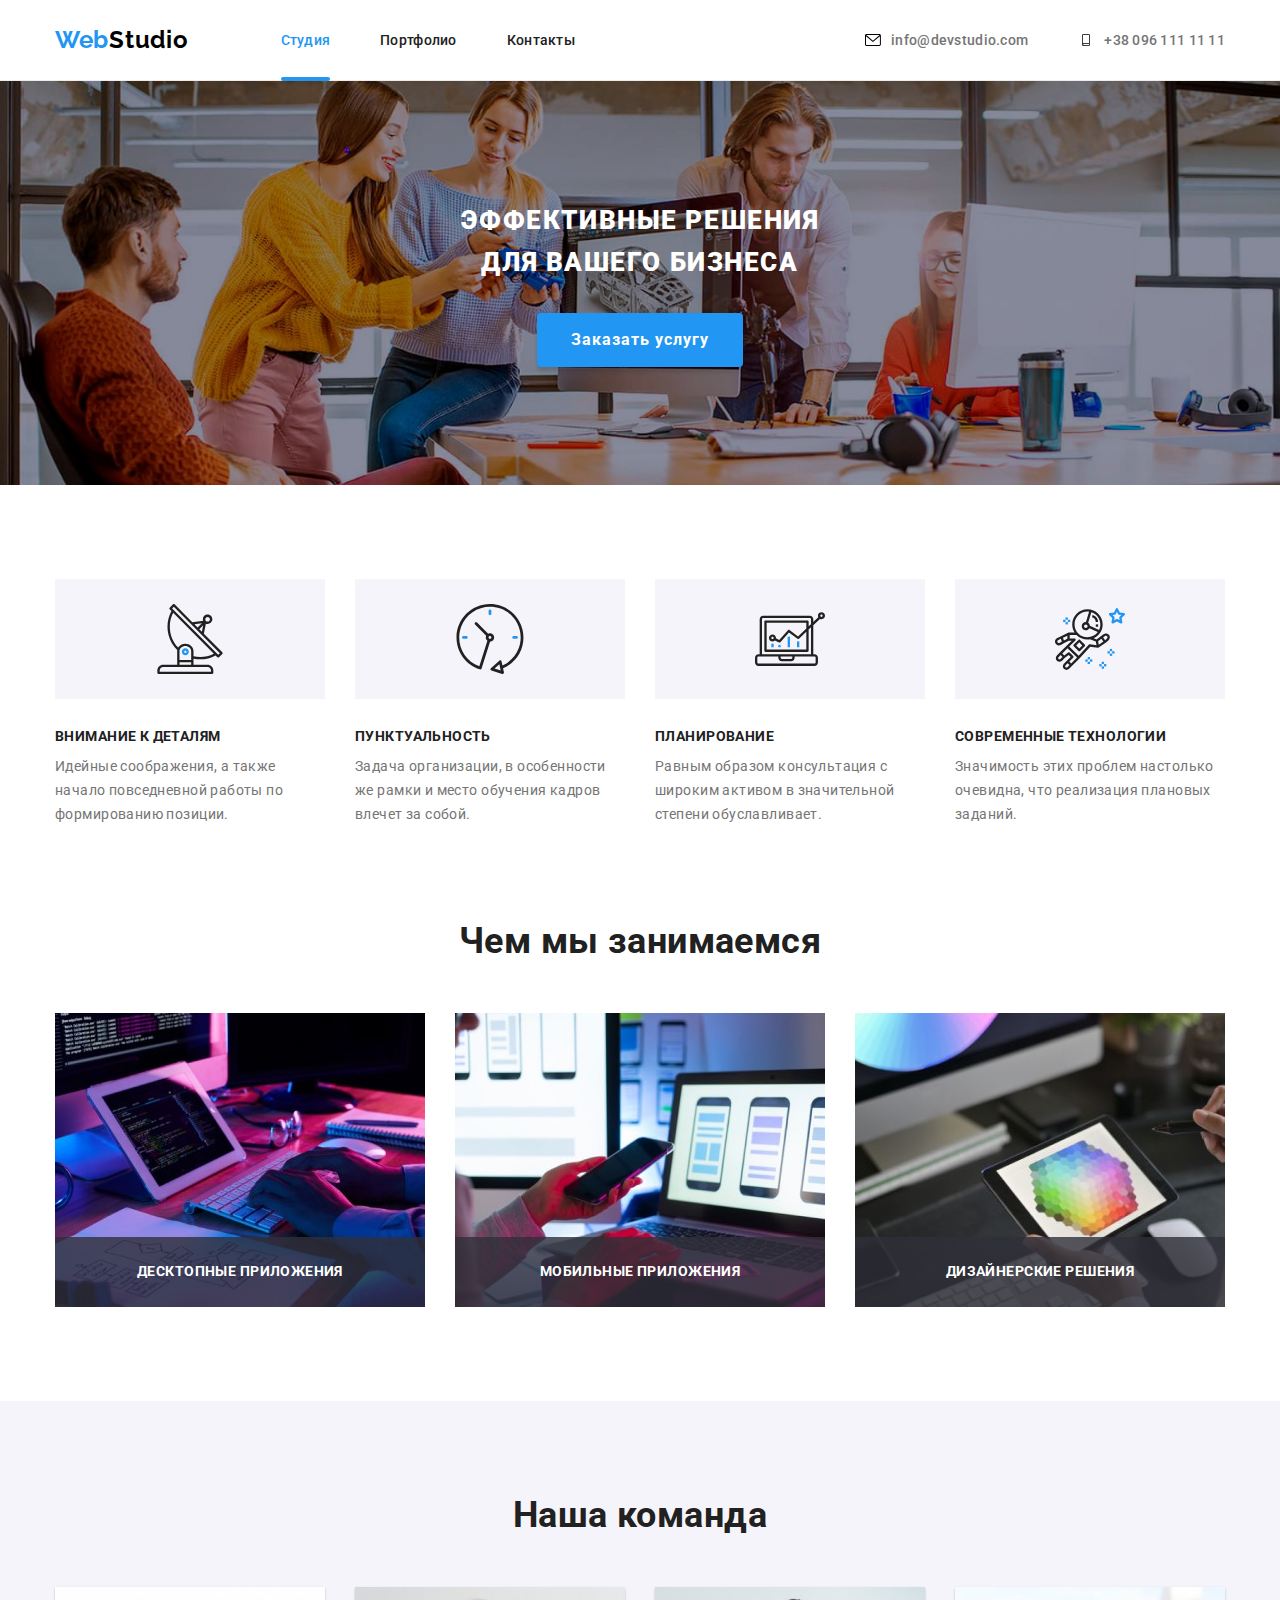
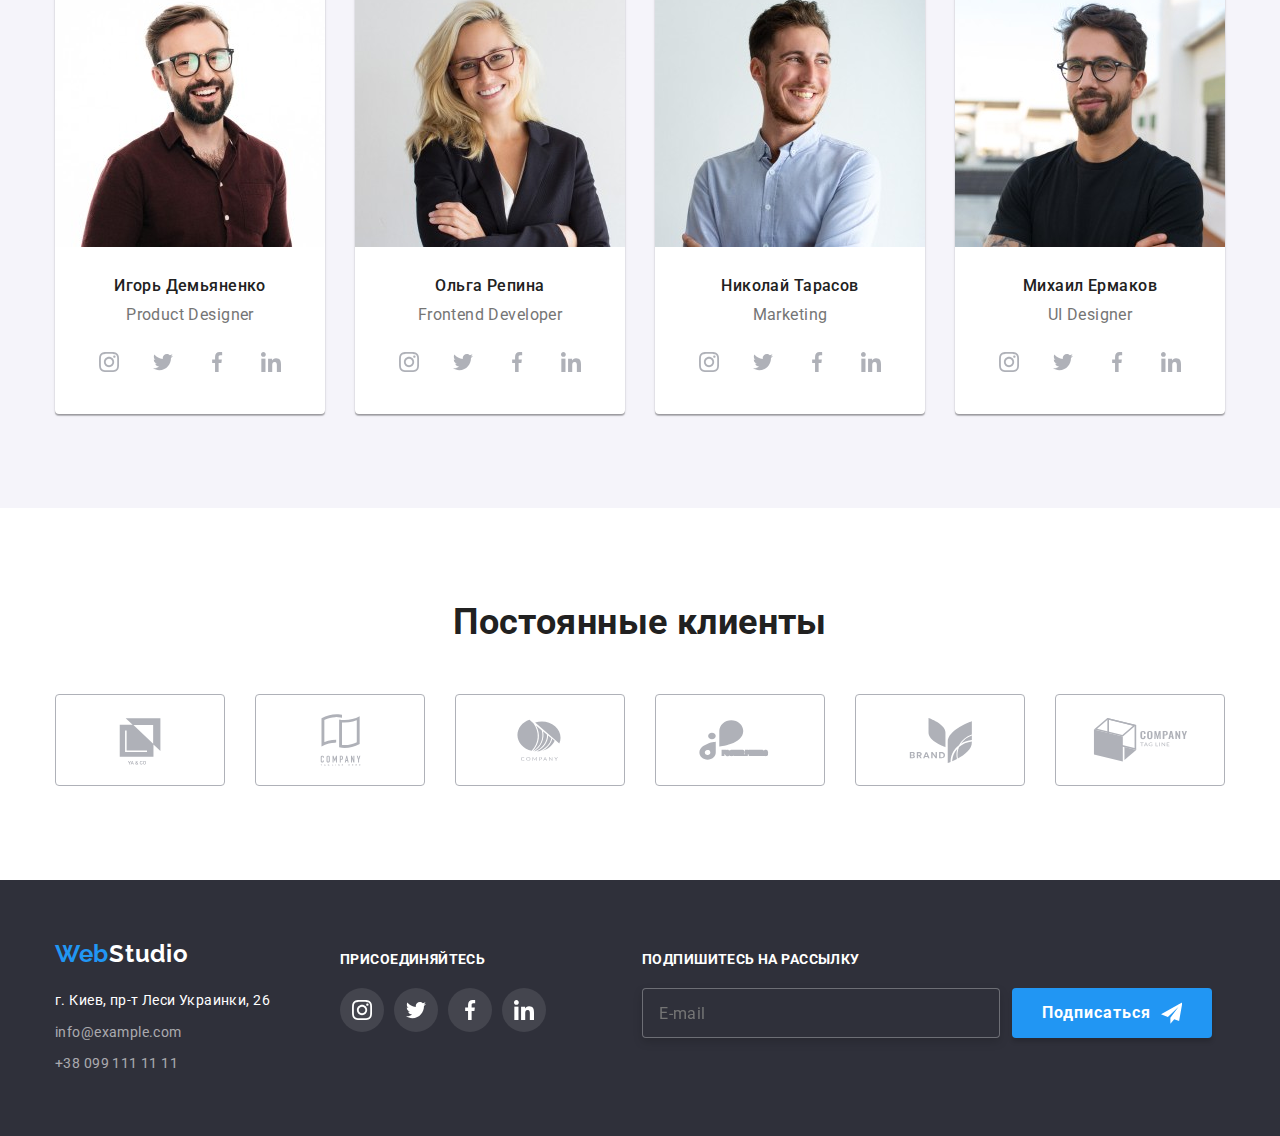
==== commit b04bbef7: "Add index.html link on web logo" ====
--- a/index.html
+++ b/index.html
@@ -18,7 +18,7 @@
     <div class="header__container container">
       <!-- Navigation -->
       <nav class="header__nav nav-header">
-        <a href="/" class="logo header__logo"><span class="logo__accent">Web</span>Studio</a>
+        <a href="./index.html" class="logo header__logo"><span class="logo__accent">Web</span>Studio</a>
         <!-- Menu button -->
         <button class="header__menu-btn menu-btn" type="button" aria-label="Переключатель мобильного меню" data-menu-button>
           <svg width="40" height="40" aria-label="Переключатель мобильного меню">
--- a/css/main.min.css
+++ b/css/main.min.css
@@ -1 +1 @@
-:root{--primary-text-color: #757575;--title-text-color: #212121;--accent-color: #2196f3;--primary-white-color: #ffffff;--secondary-black-color: #000000;--bg-color-grey: #2f303a;--bg-color-white-grey: #f5f4fa;--footer-auth-nav-color: rgba(255, 255, 255, 0.6);--transition-fast: 250ms cubic-bezier(0.4, 0, 0.2, 1)}/*! modern-normalize v1.1.0 | MIT License | https://github.com/sindresorhus/modern-normalize */*,::before,::after{-webkit-box-sizing:border-box;box-sizing:border-box}html{line-height:1.15;-webkit-text-size-adjust:100%;-moz-tab-size:4;-o-tab-size:4;tab-size:4}body{margin:0;font-family:system-ui,-apple-system,"Segoe UI",Roboto,Helvetica,Arial,sans-serif,"Apple Color Emoji","Segoe UI Emoji"}hr{height:0;color:inherit}abbr[title]{-webkit-text-decoration:underline dotted;text-decoration:underline dotted}b,strong{font-weight:bolder}code,kbd,samp,pre{font-family:ui-monospace,SFMono-Regular,Consolas,"Liberation Mono",Menlo,monospace;font-size:1em}small{font-size:80%}sub,sup{font-size:75%;line-height:0;position:relative;vertical-align:baseline}sub{bottom:-0.25em}sup{top:-0.5em}table{text-indent:0;border-color:inherit}button,input,optgroup,select,textarea{font-family:inherit;font-size:100%;line-height:1.15;margin:0}button,select{text-transform:none}button,[type=button],[type=reset],[type=submit]{-webkit-appearance:button}::-moz-focus-inner{border-style:none;padding:0}:-moz-focusring{outline:1px dotted ButtonText}:-moz-ui-invalid{box-shadow:none}legend{padding:0}progress{vertical-align:baseline}::-webkit-inner-spin-button,::-webkit-outer-spin-button{height:auto}[type=search]{-webkit-appearance:textfield;outline-offset:-2px}::-webkit-search-decoration{-webkit-appearance:none}::-webkit-file-upload-button{-webkit-appearance:button;font:inherit}summary{display:list-item}.visually-hidden{position:absolute;width:1px;height:1px;margin:-1px;border:0;padding:0;white-space:nowrap;-webkit-clip-path:inset(100%);clip-path:inset(100%);clip:rect(0 0 0 0);overflow:hidden}body{background-color:var(--primary-white-color);color:var(--primary-text-color);font-family:"Roboto",sans-serif;font-size:14px;letter-spacing:.03em}h1,h2,h3{color:var(--title-text-color)}img{max-width:100%;height:auto}.section{padding-top:60px;padding-bottom:60px}.section-title{font-size:28px;line-height:1.16;text-align:center}@media screen and (min-width: 1200px){.section-title{font-size:36px}}.container{outline:1px solid green;outline-offset:-1px;padding:0 15px;margin-left:auto;margin-right:auto;width:100%}@media screen and (min-width: 480px){.container{width:480px}}@media screen and (min-width: 768px){.container{width:768px}}@media screen and (min-width: 1200px){.container{width:1200px}}.list{padding:0;margin:0;list-style:none}.uppercase{text-transform:uppercase}h1,h2,h3,h4,p{margin:0}ul,ol{margin:0;padding:0}img{display:block}button{cursor:pointer}address{font-style:none}.logo{text-decoration:none;font-family:"Raleway",sans-serif;font-weight:700;font-size:26px;line-height:1.2;letter-spacing:.03em}.logo__accent{color:var(--accent-color)}.header__logo{padding-top:16px;padding-bottom:16px;color:var(--secondary-black-color)}@media screen and (min-width: 768px){.header__logo{padding-top:26px;padding-bottom:26px;font-size:24px;line-height:1.16}}@media screen and (min-width: 1200px){.header__logo{padding-top:24px;padding-bottom:25px}}.header{border-bottom:1px solid #ececec;position:relative}@media screen and (min-width: 768px){.header__container{display:-webkit-box;display:-ms-flexbox;display:flex;-webkit-box-align:center;-ms-flex-align:center;align-items:center}}.header__nav{display:-webkit-box;display:-ms-flexbox;display:flex;-webkit-box-align:center;-ms-flex-align:center;align-items:center}@media screen and (min-width: 768px){.header__nav{-webkit-box-pack:start;-ms-flex-pack:start;justify-content:start}}.nav-header__list{display:none;-webkit-box-align:center;-ms-flex-align:center;align-items:center}@media screen and (min-width: 768px){.nav-header__list{display:-webkit-box;display:-ms-flexbox;display:flex;margin-left:88px}}@media screen and (min-width: 1200px){.nav-header__list{margin-left:92px}}@media screen and (min-width: 768px){.nav-header__item:not(:last-child){margin-right:50px}}.nav-header__link{display:block;padding-top:32px;padding-bottom:32px;position:relative;color:var(--title-text-color);text-decoration:none;font-weight:500;line-height:1.15;letter-spacing:.02em;-webkit-transition:color var(--transition-fast);transition:color var(--transition-fast)}.nav-header__link:hover,.nav-header__link:focus{color:var(--accent-color)}.nav-header__link--accent{color:var(--accent-color)}.nav-header__link--accent::after{content:"";position:absolute;bottom:-1px;display:block;width:100%;height:4px;border-radius:2px;background-color:var(--accent-color)}.auth-nav{display:none;margin-left:auto}@media screen and (min-width: 768px){.auth-nav{display:-webkit-box;display:-ms-flexbox;display:flex;-webkit-box-orient:vertical;-webkit-box-direction:normal;-ms-flex-direction:column;flex-direction:column;gap:10px}}@media screen and (min-width: 1200px){.auth-nav{-webkit-box-orient:horizontal;-webkit-box-direction:normal;-ms-flex-direction:row;flex-direction:row;-webkit-column-gap:50px;-moz-column-gap:50px;column-gap:50px}}@media screen and (min-width: 768px){.auth-nav__item{display:-webkit-box;display:-ms-flexbox;display:flex;-webkit-box-align:center;-ms-flex-align:center;align-items:center}}.auth-nav__item:hover,.auth-nav__item:focus{fill:var(--accent-color)}.auth-nav__link{display:block;color:var(--primary-text-color);text-decoration:none;font-weight:500;font-size:12px;line-height:1.15;letter-spacing:.02em;-webkit-transition:color var(--transition-fast);transition:color var(--transition-fast)}.auth-nav__item:hover .auth-nav__link,.auth-nav__item:focus .auth-nav__link{color:var(--accent-color)}@media screen and (min-width: 1200px){.auth-nav__link{font-size:14px;padding-top:32px;padding-bottom:32px}}.auth-nav__icon{margin-right:8px;-webkit-transition:fill var(--transition-fast);transition:fill var(--transition-fast)}@media screen and (min-width: 1200px){.auth-nav__icon{margin-right:10px}}.hero{padding-top:118px;padding-bottom:118px;margin-left:auto;margin-right:auto;background-color:var(--bg-color-grey);background-image:-webkit-gradient(linear, left top, left bottom, from(rgba(48, 49, 59, 0.4)), to(rgba(48, 49, 59, 0.4))),url(../images/hero/hero_mob.jpg);background-image:linear-gradient(rgba(48, 49, 59, 0.4), rgba(48, 49, 59, 0.4)),url(../images/hero/hero_mob.jpg);background-repeat:no-repeat;background-size:cover;background-position:50% 50%}@media(min-device-pixel-ratio: 2),(-webkit-min-device-pixel-ratio: 2),(min-resolution: 192dpi),(min-resolution: 2dppx){.hero{background-image:-webkit-gradient(linear, left top, left bottom, from(rgba(48, 49, 59, 0.4)), to(rgba(48, 49, 59, 0.4))),url(../images/hero/hero_mob@2x.jpg);background-image:linear-gradient(rgba(48, 49, 59, 0.4), rgba(48, 49, 59, 0.4)),url(../images/hero/hero_mob@2x.jpg)}}@media screen and (min-width: 768px){.hero{background-image:url(../images/hero/hero_tab.jpg)}}@media screen and (min-width: 768px)and (min-device-pixel-ratio: 2),screen and (min-width: 768px)and (-webkit-min-device-pixel-ratio: 2),screen and (min-width: 768px)and (min-resolution: 192dpi),screen and (min-width: 768px)and (min-resolution: 2dppx){.hero{background-image:url(../images/hero/hero_tab@2x.jpg)}}@media screen and (min-width: 1200px){.hero{background-image:url(../images/hero/hero_lap.jpg)}}@media screen and (min-width: 1200px)and (min-device-pixel-ratio: 2),screen and (min-width: 1200px)and (-webkit-min-device-pixel-ratio: 2),screen and (min-width: 1200px)and (min-resolution: 192dpi),screen and (min-width: 1200px)and (min-resolution: 2dppx){.hero{background-image:url(../images/hero/hero_lap@2x.jpg)}}@media screen and (min-width: 480px){.hero{max-width:480px}}@media screen and (min-width: 768px){.hero{max-width:768px}}@media screen and (min-width: 1200px){.hero{max-width:1600px}}.hero__container{text-align:center}.hero__title{margin-bottom:30px;margin-left:auto;margin-right:auto;max-width:360px;color:var(--primary-white-color);font-weight:900;font-size:26px;line-height:1.62;letter-spacing:.06em}.hero__button{min-width:200px;min-height:50px;padding:10px 32px;position:relative;color:var(--primary-white-color);background-color:var(--accent-color);cursor:pointer;font-family:"Roboto",sans-serif;font-weight:700;font-size:16px;line-height:1.88;letter-spacing:.06em;border-radius:4px;border:2px solid rgba(0,0,0,0);-webkit-box-shadow:0px 4px 4px rgba(0,0,0,.15);box-shadow:0px 4px 4px rgba(0,0,0,.15);-webkit-transition:background-color var(--transition-fast);transition:background-color var(--transition-fast)}.hero__button:hover,.hero__button:focus{background-color:#188ce8}@media screen and (min-width: 768px){.feature-list{display:-webkit-box;display:-ms-flexbox;display:flex;margin-left:auto;margin-right:auto;-webkit-box-align:stretch;-ms-flex-align:stretch;align-items:stretch;-ms-flex-wrap:wrap;flex-wrap:wrap;gap:30px}}@media screen and (min-width: 1200px){.feature-list{-webkit-box-align:center;-ms-flex-align:center;align-items:center}}.feature-list__item{text-align:center}@media screen and (man-width: 767px){.feature-list__item:not(:last-child){margin-bottom:30px}}@media screen and (min-width: 768px){.feature-list__item{width:354px}}@media screen and (min-width: 1200px){.feature-list__item{width:270px}}.feature-list__thumb{height:120px;padding:25px 100px;margin-bottom:30px;background-color:var(--bg-color-white-grey)}.feature-list__title{margin-bottom:30px;font-size:14px;line-height:1.14}@media screen and (min-width: 768px){.feature-list__title{margin-bottom:10px;text-align:left}}.feature-list__text{line-height:1.71;text-align:left}.activity{padding-top:0;display:none}@media screen and (min-width: 1200px){.activity{display:block}}.activity__title{margin-bottom:50px}.activity-list{display:-webkit-box;display:-ms-flexbox;display:flex;-ms-flex-wrap:wrap;flex-wrap:wrap;gap:30px}.activity-list__item{max-width:370px;position:relative}.activity-list__text{display:-webkit-box;display:-ms-flexbox;display:flex;-webkit-box-pack:center;-ms-flex-pack:center;justify-content:center;-webkit-box-align:center;-ms-flex-align:center;align-items:center;width:100%;min-height:70px;position:absolute;bottom:0;left:0;z-index:1;font-weight:700;font-size:14px;line-height:1.14;letter-spacing:.03em;color:var(--primary-white-color);background:rgba(47,48,58,.8)}.team{background-color:var(--bg-color-white-grey)}.team__title{margin-bottom:30px}@media screen and (min-width: 1200px){.team__title{margin-bottom:50px}}.team-list{display:-webkit-box;display:-ms-flexbox;display:flex;-webkit-box-orient:vertical;-webkit-box-direction:normal;-ms-flex-direction:column;flex-direction:column;-ms-flex-wrap:wrap;flex-wrap:wrap;gap:30px}@media screen and (min-width: 768px){.team-list{-webkit-box-orient:horizontal;-webkit-box-direction:normal;-ms-flex-direction:row;flex-direction:row}}.team-list__item{display:-webkit-box;display:-ms-flexbox;display:flex;-webkit-box-orient:vertical;-webkit-box-direction:normal;-ms-flex-direction:column;flex-direction:column;max-width:450px;padding-bottom:30px;-webkit-box-align:center;-ms-flex-align:center;align-items:center;background-color:var(--primary-white-color);-webkit-box-shadow:0px 1px 3px rgba(0,0,0,.12),0px 1px 1px rgba(0,0,0,.14),0px 2px 1px rgba(0,0,0,.2);box-shadow:0px 1px 3px rgba(0,0,0,.12),0px 1px 1px rgba(0,0,0,.14),0px 2px 1px rgba(0,0,0,.2);border-radius:0px 0px 4px 4px}@media screen and (min-width: 768px){.team-list__item{max-width:354px}}@media screen and (min-width: 1200px){.team-list__item{max-width:270px}}.team-list__img{margin-bottom:30px}.team-list__name{margin-bottom:10px;font-weight:500;font-size:16px;line-height:1.18}.team-list__profession{margin-bottom:16px;font-size:16px;line-height:1.18}.social-icons{display:-webkit-box;display:-ms-flexbox;display:flex;-webkit-box-align:center;-ms-flex-align:center;align-items:center;gap:10px}.social-icons__item{position:relative;width:44px;height:44px;padding:12px;fill:#afb1b8;border-radius:50%;-webkit-transition:fill var(--transition-fast),background-color var(--transition-fast);transition:fill var(--transition-fast),background-color var(--transition-fast)}.social-icons__item:hover,.social-icons__item:focus{fill:var(--primary-white-color);background-color:var(--accent-color)}.regular__title{margin-bottom:30px}@media screen and (min-width: 1200px){.regular__title{margin-bottom:50px}}.regular-list{display:-webkit-box;display:-ms-flexbox;display:flex;-ms-flex-line-pack:center;align-content:center;gap:30px;-webkit-box-pack:center;-ms-flex-pack:center;justify-content:center;-ms-flex-wrap:wrap;flex-wrap:wrap}.regular-list__item{width:210px;height:92px;padding:16px 52px;fill:#afb1b8;border:1px solid #afb1b8;border-radius:4px;-webkit-transition:fill var(--transition-fast),border-color var(--transition-fast);transition:fill var(--transition-fast),border-color var(--transition-fast)}.regular-list__item:hover,.regular-list__item:focus{fill:var(--accent-color);border-color:var(--accent-color)}@media screen and (min-width: 768px){.regular-list__item{width:226px;padding:16px 60px}}@media screen and (min-width: 1200px){.regular-list__item{width:170px;padding:16px 32px}}.regular-list__icon{fill:inherit}.footer{padding-top:60px;padding-bottom:60px;color:var(--primary-white-color);background-color:var(--bg-color-grey)}.footer__container{text-align:center}@media screen and (min-width: 768px){.footer__container{display:-webkit-box;display:-ms-flexbox;display:flex;-ms-flex-wrap:wrap;flex-wrap:wrap}}@media screen and (min-width: 1200px){.footer__container{-ms-flex-wrap:nowrap;flex-wrap:nowrap;text-align:start}}.fotter__logo{color:var(--primary-white-color);line-height:1.19;font-size:24px}@media screen and (min-width: 768px)and (max-width: 1199px){.footer__contacts{margin-left:76px}}@media screen and (min-width: 1200px){.footer__contacts{margin-right:70px}}.footer__addres{margin-top:20px}.footer-addres__location{color:var(--primary-white-color);text-decoration:none;font-style:normal;line-height:1.7}.footer__auth-nav{display:-webkit-box;display:-ms-flexbox;display:flex;-webkit-box-orient:vertical;-webkit-box-direction:normal;-ms-flex-direction:column;flex-direction:column;margin-top:8px}.footer-auth-nav__item:nth-child(even){margin-top:8px}.footer-auth-nav__link{color:var(--footer-auth-nav-color);text-decoration:none;line-height:1.7;-webkit-transition:color var(--transition-fast);transition:color var(--transition-fast)}.footer-auth-nav__link:hover,.footer-auth-nav__link:focus{color:var(--accent-color)}.footer__join{margin-top:60px}@media screen and (min-width: 768px)and (max-width: 1199px){.footer__join{margin-top:5px;margin-left:165px}}@media screen and (min-width: 1200px){.footer__join{margin-top:12px}}.footer-join__title{margin-bottom:20px;font-weight:700;line-height:1.14;letter-spacing:.03em}.footer-icons{display:-webkit-box;display:-ms-flexbox;display:flex;-webkit-box-align:center;-ms-flex-align:center;align-items:center;-webkit-box-pack:center;-ms-flex-pack:center;justify-content:center;gap:10px}.footer-icons__item{width:44px;height:44px;padding:12px;position:relative;fill:var(--primary-white-color);background-color:rgba(255,255,255,.1);border-radius:50%;-webkit-transition:background-color var(--transition-fast);transition:background-color var(--transition-fast)}.footer-icons__item:hover,.footer-icons__item:focus{background-color:var(--accent-color)}.footer__subscribe-form{margin-top:60px;margin-left:auto;margin-right:auto}@media screen and (min-width: 1200px){.footer__subscribe-form{display:-webkit-box;display:-ms-flexbox;display:flex;-webkit-box-align:end;-ms-flex-align:end;align-items:flex-end;gap:12px;min-width:570px;height:86px;margin-left:96px;margin-top:12px}}.subscribe-form__fild{display:-webkit-box;display:-ms-flexbox;display:flex;-webkit-box-orient:vertical;-webkit-box-direction:normal;-ms-flex-direction:column;flex-direction:column;gap:20px;margin-bottom:20px}@media screen and (min-width: 768px){.subscribe-form__fild{width:450px}}@media screen and (min-width: 1200px){.subscribe-form__fild{width:358px;margin-bottom:0}}.subscribe-form__label{font-weight:700;font-size:14px;line-height:1.14;letter-spacing:.03em;text-transform:uppercase}.subscribe-form__input{height:50px;padding:15px 16px;outline:none;font-size:16px;line-height:1.25;letter-spacing:.03em;color:rgba(255,255,255,.6);background-color:var(--bg-color-grey);border:1px solid rgba(255,255,255,.3);-webkit-filter:drop-shadow(0px 4px 4px rgba(0, 0, 0, 0.15));filter:drop-shadow(0px 4px 4px rgba(0, 0, 0, 0.15));border-radius:4px}@media screen and (min-width: 1200px){.subscribe-form__input{display:-webkit-box;display:-ms-flexbox;display:flex;-webkit-box-align:center;-ms-flex-align:center;align-items:center}}.subscribe-form-button__btn{display:-webkit-inline-box;display:-ms-inline-flexbox;display:inline-flex;-webkit-box-align:center;-ms-flex-align:center;align-items:center;-webkit-box-pack:left;-ms-flex-pack:left;justify-content:left;padding:16px 28px;gap:10px;width:200px;height:50px;font-weight:700;font-size:16px;line-height:1.87;letter-spacing:.06em;color:var(--primary-white-color);background-color:var(--accent-color);-webkit-box-shadow:0px 4px 4px rgba(0,0,0,.15);box-shadow:0px 4px 4px rgba(0,0,0,.15);border-radius:4px;border-color:rgba(0,0,0,0)}.filter-list{display:-webkit-box;display:-ms-flexbox;display:flex;min-width:73px;-ms-flex-wrap:wrap;flex-wrap:wrap;-webkit-box-pack:left;-ms-flex-pack:left;justify-content:left;row-gap:16px;-webkit-column-gap:8px;-moz-column-gap:8px;column-gap:8px;margin-bottom:40px}@media screen and (min-width: 768px){.filter-list{margin-bottom:30px;-webkit-box-pack:center;-ms-flex-pack:center;justify-content:center}}@media screen and (min-width: 1200px){.filter-list{margin-bottom:50px}}.filter-list__button{padding:6px 22px;background-color:var(--bg-color-white-grey);color:var(--title-text-color);font-family:"Roboto",sans-serif;font-weight:500;font-size:16px;line-height:1.62;letter-spacing:.03em;border-radius:4px;border-color:rgba(0,0,0,0);cursor:pointer;-webkit-transition:background-color var(--transition-fast),color var(--transition-fast),-webkit-box-shadow var(--transition-fast);transition:background-color var(--transition-fast),color var(--transition-fast),-webkit-box-shadow var(--transition-fast);transition:background-color var(--transition-fast),color var(--transition-fast),box-shadow var(--transition-fast);transition:background-color var(--transition-fast),color var(--transition-fast),box-shadow var(--transition-fast),-webkit-box-shadow var(--transition-fast)}.filter-list__button--current{background-color:var(--accent-color);color:var(--primary-white-color);-webkit-box-shadow:0px 3px 1px rgba(0,0,0,.1),0px 1px 2px rgba(0,0,0,.08),0px 2px 2px rgba(0,0,0,.12);box-shadow:0px 3px 1px rgba(0,0,0,.1),0px 1px 2px rgba(0,0,0,.08),0px 2px 2px rgba(0,0,0,.12)}.filter-list__button:hover,.filter-list__button:focus{background-color:var(--accent-color);color:var(--primary-white-color);-webkit-box-shadow:0px 3px 1px rgba(0,0,0,.1),0px 1px 2px rgba(0,0,0,.08),0px 2px 2px rgba(0,0,0,.12);box-shadow:0px 3px 1px rgba(0,0,0,.1),0px 1px 2px rgba(0,0,0,.08),0px 2px 2px rgba(0,0,0,.12)}.examples-list{display:-webkit-box;display:-ms-flexbox;display:flex;-ms-flex-wrap:wrap;flex-wrap:wrap;gap:30px;-ms-flex-preferred-size:450px;flex-basis:450px}@media screen and (min-width: 768px){.examples-list{-ms-flex-preferred-size:354px;flex-basis:354px}}@media screen and (min-width: 1200px){.examples-list{-ms-flex-preferred-size:370px;flex-basis:370px}}.examples-list__item{display:block;width:100%}@media screen and (min-width: 768px){.examples-list__item{width:354px}}@media screen and (min-width: 1200px){.examples-list__item{width:370px}}.examples-list__item:hover{-webkit-box-shadow:0px 1px 1px rgba(0,0,0,.12),0px 4px 4px rgba(0,0,0,.06),1px 4px 6px rgba(0,0,0,.16);box-shadow:0px 1px 1px rgba(0,0,0,.12),0px 4px 4px rgba(0,0,0,.06),1px 4px 6px rgba(0,0,0,.16)}.examples-list__card{text-decoration:none}.examples-list__thumb{position:relative;overflow:hidden}.examples-list__overlay{position:absolute;bottom:0;left:0;-webkit-transform:translateY(100%);transform:translateY(100%);width:100%;height:100%;padding:77px 24px;font-style:normal;font-size:18px;line-height:1.56;letter-spacing:.03em;color:var(--primary-white-color);background:rgba(33,150,243,.9);-webkit-transition:-webkit-transform 400ms;transition:-webkit-transform 400ms;transition:transform 400ms;transition:transform 400ms, -webkit-transform 400ms}.examples-list__item:hover .examples-list__overlay{-webkit-transform:translateY(0);transform:translateY(0)}@media screen and (min-width: 768px){.examples-list__overlay{padding:49px 24px 77px 24px}}@media screen and (min-width: 1200px){.examples-list__overlay{padding:63px 24px}}.examples-list__text{padding:20px 24px;display:-webkit-box;display:-ms-flexbox;display:flex;-webkit-box-orient:vertical;-webkit-box-direction:normal;-ms-flex-direction:column;flex-direction:column;gap:4px;border-right:1px solid #eee;border-bottom:1px solid #eee;border-left:1px solid #eee}.examples-list__title{margin-bottom:4px;font-size:18px;line-height:2;letter-spacing:.06em}.examples-list__desc{color:var(--primary-text-color);font-size:16px;line-height:1.87}.backdrop{width:100%;height:100%;position:fixed;top:0;left:0;background-color:rgba(0,0,0,.2);opacity:1;visibility:visible;pointer-events:initial;overflow-y:scroll;z-index:11;-webkit-transition:opacity 400ms ease-in,visibility 400ms ease-in;transition:opacity 400ms ease-in,visibility 400ms ease-in}.backdrop.is-hidden{opacity:0;visibility:hidden;pointer-events:none}.modal{padding:40px;width:450px;height:609px;position:absolute;top:50%;left:50%;-webkit-transform:translate(-50%, -50%);transform:translate(-50%, -50%);background-color:var(--primary-white-color);-webkit-box-shadow:0px 1px 3px rgba(0,0,0,.12),0px 1px 1px rgba(0,0,0,.14),0px 2px 1px rgba(0,0,0,.2);box-shadow:0px 1px 3px rgba(0,0,0,.12),0px 1px 1px rgba(0,0,0,.14),0px 2px 1px rgba(0,0,0,.2);border-radius:4px}@media screen and (min-width: 1200px){.modal{width:528px;height:581px}}.modal__btn{display:-webkit-box;display:-ms-flexbox;display:flex;-webkit-box-align:center;-ms-flex-align:center;align-items:center;width:30px;height:30px;position:absolute;border-radius:50% 50%;background-color:#fff;border:1px solid rgba(0,0,0,.1);top:0;right:0;-webkit-transform:translate(-8px, 8px);transform:translate(-8px, 8px)}.modal__btn:focus .modal__icon{fill:var(--accent-color)}.modal__icon{-webkit-transition:fill var(--transition-fast);transition:fill var(--transition-fast)}.form-data{max-width:448px;margin-left:auto;margin-right:auto}.form-data__title{margin-bottom:12px;font-size:20px;line-height:1.15;text-align:center;letter-spacing:.03em;color:var(--title-text-color)}.form-field{display:-webkit-box;display:-ms-flexbox;display:flex;-webkit-box-orient:vertical;-webkit-box-direction:normal;-ms-flex-direction:column;flex-direction:column;margin-bottom:10px;position:relative}.form-field__label{margin-bottom:4px;font-weight:400;font-size:12px;line-height:1.16;letter-spacing:.01em}.form-field__input{padding:11px 12px 11px 42px;outline:1px solid rgba(0,0,0,0);cursor:pointer;border:1px solid rgba(33,33,33,.2);border-radius:4px}.form-field__input:focus{border-color:var(--accent-color)}.form-field__icon{position:absolute;top:50%;left:12px}.form-field__input:focus+.form-field__icon{fill:var(--accent-color)}.form-field--textarea-shift{margin-bottom:20px}.form-field__textarea{padding:12px 16px;width:100%;height:120px;font-size:14px;line-height:1.14;letter-spacing:.01em;color:var(--primary-text-color);border-radius:4px;border:1px solid rgba(33,33,33,.2);outline:none;cursor:pointer;resize:none}.form-field__textarea:focus{border-color:var(--accent-color)}.form-field__textarea::-webkit-input-placeholder{color:rgba(117,117,117,.5)}.form-field__textarea::-moz-placeholder{color:rgba(117,117,117,.5)}.form-field__textarea:-ms-input-placeholder{color:rgba(117,117,117,.5)}.form-field__textarea::-ms-input-placeholder{color:rgba(117,117,117,.5)}.form-field__textarea::placeholder{color:rgba(117,117,117,.5)}.checkbox{display:-webkit-box;display:-ms-flexbox;display:flex;-webkit-box-pack:end;-ms-flex-pack:end;justify-content:flex-end;-webkit-box-align:center;-ms-flex-align:center;align-items:center;margin-bottom:30px;position:relative}@media screen and (min-width: 480px){.checkbox{-webkit-box-pack:center;-ms-flex-pack:center;justify-content:center}}@media screen and (min-width: 1200px){.checkbox{-webkit-box-pack:end;-ms-flex-pack:end;justify-content:flex-end}}.checkbox__label{padding-left:24px;font-weight:400;font-size:12px;line-height:1.16;letter-spacing:.03em}@media screen and (min-width: 1200px){.checkbox__label{width:1200px;padding-left:35px;font-size:14px;line-height:1.71}}.checkbox__terms{text-underline-position:under;color:var(--accent-color)}.check-box{display:-webkit-box;display:-ms-flexbox;display:flex;-webkit-box-pack:center;-ms-flex-pack:center;justify-content:center;width:16px;height:15px;position:absolute;top:50%;left:0px;-webkit-transform:translateY(-50%);transform:translateY(-50%);outline:2px solid var(--title-text-color);outline-offset:-2px;border-radius:2px;-webkit-transition:outline-color var(--transition-fast),background-color var(--transition-fast);transition:outline-color var(--transition-fast),background-color var(--transition-fast)}@media screen and (min-width: 1200px){.check-box{left:12px}}.checkbox__input:checked+.check-box{outline-color:var(--accent-color);background-color:var(--accent-color)}.form-data__button-submit{display:block;margin-left:auto;margin-right:auto;min-width:200px;height:50px;font-weight:700;font-size:16px;line-height:1.88;letter-spacing:.06em;color:var(--primary-white-color);background-color:var(--accent-color);-webkit-box-shadow:0px 4px 4px rgba(0,0,0,.15);box-shadow:0px 4px 4px rgba(0,0,0,.15);border-radius:4px;border-color:rgba(0,0,0,0)}.menu-btn{margin-left:auto;padding:0;border:none;background-color:rgba(0,0,0,0);border-color:rgba(0,0,0,0)}.menu-btn.is-open{position:relative;top:0px;right:0px;z-index:100}@media screen and (min-width: 768px){.menu-btn{display:none}}.menu-btn__open{opacity:1}.menu-btn:active .menu-btn__open{fill:var(--accent-color)}.menu-btn.is-open .menu-btn__open{opacity:0}.menu-btn__close{opacity:0}.menu-btn:active .menu-btn__close{fill:var(--accent-color)}.menu-btn.is-open .menu-btn__close{opacity:1}@media screen and (min-width: 768px){.mobile-container{display:none}}.mobile-menu{display:-webkit-box;display:-ms-flexbox;display:flex;-webkit-box-orient:vertical;-webkit-box-direction:normal;-ms-flex-direction:column;flex-direction:column;margin-left:auto;margin-right:auto;padding:48px 40px;max-width:480px;height:100%;background-color:#fff;z-index:22}.menu-section{margin-bottom:auto}.menu-section__item:not(:last-child){margin-bottom:32px}.menu-section__link{text-decoration:none;font-weight:500;font-size:40px;line-height:1.17;letter-spacing:.02em;color:#212121}.menu-section__link--accent{color:var(--accent-color)}.menu-group{margin-bottom:64px}.menu-group__item:not(:last-child){margin-bottom:32px}.menu-group__tel{text-decoration:none;font-weight:500;font-size:34px;line-height:1.17;letter-spacing:.02em;color:var(--accent-color)}.menu-group__email{text-decoration:none;font-weight:500;font-size:24px;line-height:1.16;letter-spacing:.02em;color:var(--primary-text-color)}.menu-socials{display:-webkit-box;display:-ms-flexbox;display:flex;-ms-flex-wrap:wrap;flex-wrap:wrap;font-weight:500;font-size:18px;line-height:1.22;letter-spacing:.02em;color:var(--accent-color)}.menu-socials__item{padding-right:10px;margin-right:10px;border-right:1px solid rgba(33,33,33,.2)}.menu-socials__item:last-child{border:none}.menu-socials__link{text-decoration:none;font-weight:500;font-size:18px;line-height:1.22;letter-spacing:.02em;color:var(--accent-color)}/*# sourceMappingURL=main.min.css.map */+:root{--primary-text-color: #757575;--title-text-color: #212121;--accent-color: #2196f3;--primary-white-color: #ffffff;--secondary-black-color: #000000;--bg-color-grey: #2f303a;--bg-color-white-grey: #f5f4fa;--footer-auth-nav-color: rgba(255, 255, 255, 0.6);--transition-fast: 250ms cubic-bezier(0.4, 0, 0.2, 1)}/*! modern-normalize v1.1.0 | MIT License | https://github.com/sindresorhus/modern-normalize */*,::before,::after{-webkit-box-sizing:border-box;box-sizing:border-box}html{line-height:1.15;-webkit-text-size-adjust:100%;-moz-tab-size:4;-o-tab-size:4;tab-size:4}body{margin:0;font-family:system-ui,-apple-system,"Segoe UI",Roboto,Helvetica,Arial,sans-serif,"Apple Color Emoji","Segoe UI Emoji"}hr{height:0;color:inherit}abbr[title]{-webkit-text-decoration:underline dotted;text-decoration:underline dotted}b,strong{font-weight:bolder}code,kbd,samp,pre{font-family:ui-monospace,SFMono-Regular,Consolas,"Liberation Mono",Menlo,monospace;font-size:1em}small{font-size:80%}sub,sup{font-size:75%;line-height:0;position:relative;vertical-align:baseline}sub{bottom:-0.25em}sup{top:-0.5em}table{text-indent:0;border-color:inherit}button,input,optgroup,select,textarea{font-family:inherit;font-size:100%;line-height:1.15;margin:0}button,select{text-transform:none}button,[type=button],[type=reset],[type=submit]{-webkit-appearance:button}::-moz-focus-inner{border-style:none;padding:0}:-moz-focusring{outline:1px dotted ButtonText}:-moz-ui-invalid{box-shadow:none}legend{padding:0}progress{vertical-align:baseline}::-webkit-inner-spin-button,::-webkit-outer-spin-button{height:auto}[type=search]{-webkit-appearance:textfield;outline-offset:-2px}::-webkit-search-decoration{-webkit-appearance:none}::-webkit-file-upload-button{-webkit-appearance:button;font:inherit}summary{display:list-item}.visually-hidden{position:absolute;width:1px;height:1px;margin:-1px;border:0;padding:0;white-space:nowrap;-webkit-clip-path:inset(100%);clip-path:inset(100%);clip:rect(0 0 0 0);overflow:hidden}body{background-color:var(--primary-white-color);color:var(--primary-text-color);font-family:"Roboto",sans-serif;font-size:14px;letter-spacing:.03em}body.no-scroll{overflow:hidden}h1,h2,h3{color:var(--title-text-color)}img{max-width:100%;height:auto}.section{padding-top:60px;padding-bottom:60px}@media screen and (min-width: 1200px){.section{padding-top:94px;padding-bottom:94px}}.section-title{font-size:28px;line-height:1.16;text-align:center}@media screen and (min-width: 1200px){.section-title{font-size:36px}}.container{padding:0 15px;margin-left:auto;margin-right:auto;width:100%}@media screen and (min-width: 480px){.container{width:480px}}@media screen and (min-width: 768px){.container{width:768px}}@media screen and (min-width: 1200px){.container{width:1200px}}.list{padding:0;margin:0;list-style:none}.uppercase{text-transform:uppercase}h1,h2,h3,h4,p{margin:0}ul,ol{margin:0;padding:0}img{display:block}button{cursor:pointer}address{font-style:none}.logo{text-decoration:none;font-family:"Raleway",sans-serif;font-weight:700;font-size:26px;line-height:1.2;letter-spacing:.03em}.logo__accent{color:var(--accent-color)}.header__logo{padding-top:16px;padding-bottom:16px;color:var(--secondary-black-color)}@media screen and (min-width: 768px){.header__logo{padding-top:26px;padding-bottom:26px;font-size:24px;line-height:1.16}}@media screen and (min-width: 1200px){.header__logo{padding-top:24px;padding-bottom:25px}}.header{border-bottom:1px solid #ececec;position:relative}@media screen and (min-width: 768px){.header__container{display:-webkit-box;display:-ms-flexbox;display:flex;-webkit-box-align:center;-ms-flex-align:center;align-items:center}}.header__nav{display:-webkit-box;display:-ms-flexbox;display:flex;-webkit-box-align:center;-ms-flex-align:center;align-items:center}@media screen and (min-width: 768px){.header__nav{-webkit-box-pack:start;-ms-flex-pack:start;justify-content:start}}.nav-header__list{display:none;-webkit-box-align:center;-ms-flex-align:center;align-items:center}@media screen and (min-width: 768px){.nav-header__list{display:-webkit-box;display:-ms-flexbox;display:flex;margin-left:88px}}@media screen and (min-width: 1200px){.nav-header__list{margin-left:92px}}@media screen and (min-width: 768px){.nav-header__item:not(:last-child){margin-right:50px}}.nav-header__link{display:block;padding-top:32px;padding-bottom:32px;position:relative;color:var(--title-text-color);text-decoration:none;font-weight:500;line-height:1.15;letter-spacing:.02em;-webkit-transition:color var(--transition-fast);transition:color var(--transition-fast)}.nav-header__link:hover,.nav-header__link:focus{color:var(--accent-color)}.nav-header__link--accent{color:var(--accent-color)}.nav-header__link--accent::after{content:"";position:absolute;bottom:-1px;display:block;width:100%;height:4px;border-radius:2px;background-color:var(--accent-color)}.auth-nav{display:none;margin-left:auto}@media screen and (min-width: 768px){.auth-nav{display:-webkit-box;display:-ms-flexbox;display:flex;-webkit-box-orient:vertical;-webkit-box-direction:normal;-ms-flex-direction:column;flex-direction:column;gap:10px}}@media screen and (min-width: 1200px){.auth-nav{-webkit-box-orient:horizontal;-webkit-box-direction:normal;-ms-flex-direction:row;flex-direction:row;-webkit-column-gap:50px;-moz-column-gap:50px;column-gap:50px}}@media screen and (min-width: 768px){.auth-nav__item{display:-webkit-box;display:-ms-flexbox;display:flex;-webkit-box-align:center;-ms-flex-align:center;align-items:center}}.auth-nav__item:hover,.auth-nav__item:focus{fill:var(--accent-color)}.auth-nav__link{display:block;color:var(--primary-text-color);text-decoration:none;font-weight:500;font-size:12px;line-height:1.15;letter-spacing:.02em;-webkit-transition:color var(--transition-fast);transition:color var(--transition-fast)}.auth-nav__item:hover .auth-nav__link,.auth-nav__item:focus .auth-nav__link{color:var(--accent-color)}@media screen and (min-width: 1200px){.auth-nav__link{font-size:14px;padding-top:32px;padding-bottom:32px}}.auth-nav__icon{margin-right:8px;-webkit-transition:fill var(--transition-fast);transition:fill var(--transition-fast)}@media screen and (min-width: 1200px){.auth-nav__icon{margin-right:10px}}.hero{padding-top:118px;padding-bottom:118px;margin-left:auto;margin-right:auto;background-color:var(--bg-color-grey);background-image:-webkit-gradient(linear, left top, left bottom, from(rgba(48, 49, 59, 0.4)), to(rgba(48, 49, 59, 0.4))),url(../images/hero/hero_mob.jpg);background-image:linear-gradient(rgba(48, 49, 59, 0.4), rgba(48, 49, 59, 0.4)),url(../images/hero/hero_mob.jpg);background-repeat:no-repeat;background-size:cover;background-position:50% 50%}@media(min-device-pixel-ratio: 2),(-webkit-min-device-pixel-ratio: 2),(min-resolution: 192dpi),(min-resolution: 2dppx){.hero{background-image:-webkit-gradient(linear, left top, left bottom, from(rgba(48, 49, 59, 0.4)), to(rgba(48, 49, 59, 0.4))),url(../images/hero/hero_mob@2x.jpg);background-image:linear-gradient(rgba(48, 49, 59, 0.4), rgba(48, 49, 59, 0.4)),url(../images/hero/hero_mob@2x.jpg)}}@media screen and (min-width: 768px){.hero{background-image:url(../images/hero/hero_tab.jpg)}}@media screen and (min-width: 768px)and (min-device-pixel-ratio: 2),screen and (min-width: 768px)and (-webkit-min-device-pixel-ratio: 2),screen and (min-width: 768px)and (min-resolution: 192dpi),screen and (min-width: 768px)and (min-resolution: 2dppx){.hero{background-image:url(../images/hero/hero_tab@2x.jpg)}}@media screen and (min-width: 1200px){.hero{background-image:url(../images/hero/hero_lap.jpg)}}@media screen and (min-width: 1200px)and (min-device-pixel-ratio: 2),screen and (min-width: 1200px)and (-webkit-min-device-pixel-ratio: 2),screen and (min-width: 1200px)and (min-resolution: 192dpi),screen and (min-width: 1200px)and (min-resolution: 2dppx){.hero{background-image:url(../images/hero/hero_lap@2x.jpg)}}@media screen and (min-width: 480px){.hero{max-width:480px}}@media screen and (min-width: 768px){.hero{max-width:768px}}@media screen and (min-width: 1200px){.hero{max-width:1600px}}.hero__container{text-align:center}.hero__title{margin-bottom:30px;margin-left:auto;margin-right:auto;max-width:360px;color:var(--primary-white-color);font-weight:900;font-size:26px;line-height:1.62;letter-spacing:.06em}.hero__button{min-width:200px;min-height:50px;padding:10px 32px;position:relative;color:var(--primary-white-color);background-color:var(--accent-color);cursor:pointer;font-family:"Roboto",sans-serif;font-weight:700;font-size:16px;line-height:1.88;letter-spacing:.06em;border-radius:4px;border:2px solid rgba(0,0,0,0);-webkit-box-shadow:0px 4px 4px rgba(0,0,0,.15);box-shadow:0px 4px 4px rgba(0,0,0,.15);-webkit-transition:background-color var(--transition-fast);transition:background-color var(--transition-fast)}.hero__button:hover,.hero__button:focus{background-color:#188ce8}@media screen and (min-width: 768px){.feature-list{display:-webkit-box;display:-ms-flexbox;display:flex;margin-left:auto;margin-right:auto;-webkit-box-align:stretch;-ms-flex-align:stretch;align-items:stretch;-ms-flex-wrap:wrap;flex-wrap:wrap;gap:30px}}@media screen and (min-width: 1200px){.feature-list{-webkit-box-align:center;-ms-flex-align:center;align-items:center}}.feature-list__item{text-align:center}@media screen and (man-width: 767px){.feature-list__item:not(:last-child){margin-bottom:30px}}@media screen and (min-width: 768px){.feature-list__item{width:354px}}@media screen and (min-width: 1200px){.feature-list__item{width:270px}}.feature-list__thumb{height:120px;padding:25px 100px;margin-bottom:30px;background-color:var(--bg-color-white-grey)}.feature-list__title{margin-bottom:30px;font-size:14px;line-height:1.14}@media screen and (min-width: 768px){.feature-list__title{margin-bottom:10px;text-align:left}}.feature-list__text{line-height:1.71;text-align:left}.activity{padding-top:0;display:none}@media screen and (min-width: 1200px){.activity{display:block}}.activity__title{margin-bottom:50px}.activity-list{display:-webkit-box;display:-ms-flexbox;display:flex;-ms-flex-wrap:wrap;flex-wrap:wrap;gap:30px}.activity-list__item{max-width:370px;position:relative}.activity-list__text{display:-webkit-box;display:-ms-flexbox;display:flex;-webkit-box-pack:center;-ms-flex-pack:center;justify-content:center;-webkit-box-align:center;-ms-flex-align:center;align-items:center;width:100%;min-height:70px;position:absolute;bottom:0;left:0;z-index:1;font-weight:700;font-size:14px;line-height:1.14;letter-spacing:.03em;color:var(--primary-white-color);background:rgba(47,48,58,.8)}.team{background-color:var(--bg-color-white-grey)}.team__title{margin-bottom:30px}@media screen and (min-width: 1200px){.team__title{margin-bottom:50px}}.team-list{display:-webkit-box;display:-ms-flexbox;display:flex;-webkit-box-orient:vertical;-webkit-box-direction:normal;-ms-flex-direction:column;flex-direction:column;-ms-flex-wrap:wrap;flex-wrap:wrap;gap:30px}@media screen and (min-width: 768px){.team-list{-webkit-box-orient:horizontal;-webkit-box-direction:normal;-ms-flex-direction:row;flex-direction:row}}.team-list__item{display:-webkit-box;display:-ms-flexbox;display:flex;-webkit-box-orient:vertical;-webkit-box-direction:normal;-ms-flex-direction:column;flex-direction:column;max-width:450px;padding-bottom:30px;-webkit-box-align:center;-ms-flex-align:center;align-items:center;background-color:var(--primary-white-color);-webkit-box-shadow:0px 1px 3px rgba(0,0,0,.12),0px 1px 1px rgba(0,0,0,.14),0px 2px 1px rgba(0,0,0,.2);box-shadow:0px 1px 3px rgba(0,0,0,.12),0px 1px 1px rgba(0,0,0,.14),0px 2px 1px rgba(0,0,0,.2);border-radius:0px 0px 4px 4px}@media screen and (min-width: 768px){.team-list__item{max-width:354px}}@media screen and (min-width: 1200px){.team-list__item{max-width:270px}}.team-list__img{margin-bottom:30px}.team-list__name{margin-bottom:10px;font-weight:500;font-size:16px;line-height:1.18}.team-list__profession{margin-bottom:16px;font-size:16px;line-height:1.18}.social-icons{display:-webkit-box;display:-ms-flexbox;display:flex;-webkit-box-align:center;-ms-flex-align:center;align-items:center;gap:10px}.social-icons__item{position:relative;width:44px;height:44px;padding:12px;fill:#afb1b8;border-radius:50%;-webkit-transition:fill var(--transition-fast),background-color var(--transition-fast);transition:fill var(--transition-fast),background-color var(--transition-fast)}.social-icons__item:hover,.social-icons__item:focus{fill:var(--primary-white-color);background-color:var(--accent-color)}.regular__title{margin-bottom:30px}@media screen and (min-width: 1200px){.regular__title{margin-bottom:50px}}.regular-list{display:-webkit-box;display:-ms-flexbox;display:flex;-ms-flex-line-pack:center;align-content:center;gap:30px;-webkit-box-pack:center;-ms-flex-pack:center;justify-content:center;-ms-flex-wrap:wrap;flex-wrap:wrap}.regular-list__item{width:210px;height:92px;padding:16px 52px;fill:#afb1b8;border:1px solid #afb1b8;border-radius:4px;-webkit-transition:fill var(--transition-fast),border-color var(--transition-fast);transition:fill var(--transition-fast),border-color var(--transition-fast)}.regular-list__item:hover,.regular-list__item:focus{fill:var(--accent-color);border-color:var(--accent-color)}@media screen and (min-width: 768px){.regular-list__item{width:226px;padding:16px 60px}}@media screen and (min-width: 1200px){.regular-list__item{width:170px;padding:16px 32px}}.regular-list__icon{fill:inherit}.footer{padding-top:60px;padding-bottom:60px;color:var(--primary-white-color);background-color:var(--bg-color-grey)}.footer__container{text-align:center}@media screen and (min-width: 768px){.footer__container{display:-webkit-box;display:-ms-flexbox;display:flex;-ms-flex-wrap:wrap;flex-wrap:wrap}}@media screen and (min-width: 1200px){.footer__container{-ms-flex-wrap:nowrap;flex-wrap:nowrap;text-align:start}}.fotter__logo{color:var(--primary-white-color);line-height:1.19;font-size:24px}@media screen and (min-width: 768px)and (max-width: 1199px){.footer__contacts{margin-left:76px}}@media screen and (min-width: 1200px){.footer__contacts{margin-right:70px}}.footer__addres{margin-top:20px}.footer-addres__location{color:var(--primary-white-color);text-decoration:none;font-style:normal;line-height:1.7}.footer__auth-nav{display:-webkit-box;display:-ms-flexbox;display:flex;-webkit-box-orient:vertical;-webkit-box-direction:normal;-ms-flex-direction:column;flex-direction:column;margin-top:8px}.footer-auth-nav__item:nth-child(even){margin-top:8px}.footer-auth-nav__link{color:var(--footer-auth-nav-color);text-decoration:none;line-height:1.7;-webkit-transition:color var(--transition-fast);transition:color var(--transition-fast)}.footer-auth-nav__link:hover,.footer-auth-nav__link:focus{color:var(--accent-color)}.footer__join{margin-top:60px}@media screen and (min-width: 768px)and (max-width: 1199px){.footer__join{margin-top:5px;margin-left:165px}}@media screen and (min-width: 1200px){.footer__join{margin-top:12px}}.footer-join__title{margin-bottom:20px;font-weight:700;line-height:1.14;letter-spacing:.03em}.footer-icons{display:-webkit-box;display:-ms-flexbox;display:flex;-webkit-box-align:center;-ms-flex-align:center;align-items:center;-webkit-box-pack:center;-ms-flex-pack:center;justify-content:center;gap:10px}.footer-icons__item{width:44px;height:44px;padding:12px;position:relative;fill:var(--primary-white-color);background-color:rgba(255,255,255,.1);border-radius:50%;-webkit-transition:background-color var(--transition-fast);transition:background-color var(--transition-fast)}.footer-icons__item:hover,.footer-icons__item:focus{background-color:var(--accent-color)}.footer__subscribe-form{margin-top:60px;margin-left:auto;margin-right:auto}@media screen and (min-width: 1200px){.footer__subscribe-form{display:-webkit-box;display:-ms-flexbox;display:flex;-webkit-box-align:end;-ms-flex-align:end;align-items:flex-end;gap:12px;min-width:570px;height:86px;margin-left:96px;margin-top:12px}}.subscribe-form__fild{display:-webkit-box;display:-ms-flexbox;display:flex;-webkit-box-orient:vertical;-webkit-box-direction:normal;-ms-flex-direction:column;flex-direction:column;gap:20px;margin-bottom:20px}@media screen and (min-width: 768px){.subscribe-form__fild{width:450px}}@media screen and (min-width: 1200px){.subscribe-form__fild{width:358px;margin-bottom:0}}.subscribe-form__label{font-weight:700;font-size:14px;line-height:1.14;letter-spacing:.03em;text-transform:uppercase}.subscribe-form__input{height:50px;padding:15px 16px;outline:none;font-size:16px;line-height:1.25;letter-spacing:.03em;color:rgba(255,255,255,.6);background-color:var(--bg-color-grey);border:1px solid rgba(255,255,255,.3);-webkit-filter:drop-shadow(0px 4px 4px rgba(0, 0, 0, 0.15));filter:drop-shadow(0px 4px 4px rgba(0, 0, 0, 0.15));border-radius:4px}@media screen and (min-width: 1200px){.subscribe-form__input{display:-webkit-box;display:-ms-flexbox;display:flex;-webkit-box-align:center;-ms-flex-align:center;align-items:center}}.subscribe-form-button__btn{display:-webkit-inline-box;display:-ms-inline-flexbox;display:inline-flex;-webkit-box-align:center;-ms-flex-align:center;align-items:center;-webkit-box-pack:left;-ms-flex-pack:left;justify-content:left;padding:16px 28px;gap:10px;width:200px;height:50px;font-weight:700;font-size:16px;line-height:1.87;letter-spacing:.06em;color:var(--primary-white-color);background-color:var(--accent-color);-webkit-box-shadow:0px 4px 4px rgba(0,0,0,.15);box-shadow:0px 4px 4px rgba(0,0,0,.15);border-radius:4px;border-color:rgba(0,0,0,0)}.filter-list{display:-webkit-box;display:-ms-flexbox;display:flex;min-width:73px;-ms-flex-wrap:wrap;flex-wrap:wrap;-webkit-box-pack:left;-ms-flex-pack:left;justify-content:left;row-gap:16px;-webkit-column-gap:8px;-moz-column-gap:8px;column-gap:8px;margin-bottom:40px}@media screen and (min-width: 768px){.filter-list{margin-bottom:30px;-webkit-box-pack:center;-ms-flex-pack:center;justify-content:center}}@media screen and (min-width: 1200px){.filter-list{margin-bottom:50px}}.filter-list__button{padding:6px 22px;background-color:var(--bg-color-white-grey);color:var(--title-text-color);font-family:"Roboto",sans-serif;font-weight:500;font-size:16px;line-height:1.62;letter-spacing:.03em;border-radius:4px;border-color:rgba(0,0,0,0);cursor:pointer;-webkit-transition:background-color var(--transition-fast),color var(--transition-fast),-webkit-box-shadow var(--transition-fast);transition:background-color var(--transition-fast),color var(--transition-fast),-webkit-box-shadow var(--transition-fast);transition:background-color var(--transition-fast),color var(--transition-fast),box-shadow var(--transition-fast);transition:background-color var(--transition-fast),color var(--transition-fast),box-shadow var(--transition-fast),-webkit-box-shadow var(--transition-fast)}.filter-list__button--current{background-color:var(--accent-color);color:var(--primary-white-color);-webkit-box-shadow:0px 3px 1px rgba(0,0,0,.1),0px 1px 2px rgba(0,0,0,.08),0px 2px 2px rgba(0,0,0,.12);box-shadow:0px 3px 1px rgba(0,0,0,.1),0px 1px 2px rgba(0,0,0,.08),0px 2px 2px rgba(0,0,0,.12)}.filter-list__button:hover,.filter-list__button:focus{background-color:var(--accent-color);color:var(--primary-white-color);-webkit-box-shadow:0px 3px 1px rgba(0,0,0,.1),0px 1px 2px rgba(0,0,0,.08),0px 2px 2px rgba(0,0,0,.12);box-shadow:0px 3px 1px rgba(0,0,0,.1),0px 1px 2px rgba(0,0,0,.08),0px 2px 2px rgba(0,0,0,.12)}.examples-list{display:-webkit-box;display:-ms-flexbox;display:flex;-ms-flex-wrap:wrap;flex-wrap:wrap;gap:30px;-ms-flex-preferred-size:450px;flex-basis:450px}@media screen and (min-width: 768px){.examples-list{-ms-flex-preferred-size:354px;flex-basis:354px}}@media screen and (min-width: 1200px){.examples-list{-ms-flex-preferred-size:370px;flex-basis:370px}}.examples-list__item{display:block;width:100%}@media screen and (min-width: 768px){.examples-list__item{width:354px}}@media screen and (min-width: 1200px){.examples-list__item{width:370px}}.examples-list__item:hover{-webkit-box-shadow:0px 1px 1px rgba(0,0,0,.12),0px 4px 4px rgba(0,0,0,.06),1px 4px 6px rgba(0,0,0,.16);box-shadow:0px 1px 1px rgba(0,0,0,.12),0px 4px 4px rgba(0,0,0,.06),1px 4px 6px rgba(0,0,0,.16)}.examples-list__card{display:-webkit-box;display:-ms-flexbox;display:flex;-webkit-box-orient:vertical;-webkit-box-direction:normal;-ms-flex-direction:column;flex-direction:column;text-decoration:none}.examples-list__thumb{position:relative;overflow:hidden}.examples-list__overlay{position:absolute;bottom:0;left:0;-webkit-transform:translateY(100%);transform:translateY(100%);width:100%;height:100%;padding:77px 24px;font-style:normal;font-size:18px;line-height:1.56;letter-spacing:.03em;color:var(--primary-white-color);background:rgba(33,150,243,.9);-webkit-transition:-webkit-transform 400ms;transition:-webkit-transform 400ms;transition:transform 400ms;transition:transform 400ms, -webkit-transform 400ms}.examples-list__item:hover .examples-list__overlay{-webkit-transform:translateY(0);transform:translateY(0)}@media screen and (min-width: 768px){.examples-list__overlay{padding:49px 24px 77px 24px}}@media screen and (min-width: 1200px){.examples-list__overlay{padding:63px 24px}}.examples-list__text{padding:20px 24px;display:-webkit-box;display:-ms-flexbox;display:flex;-webkit-box-orient:vertical;-webkit-box-direction:normal;-ms-flex-direction:column;flex-direction:column;gap:4px;-webkit-box-flex:1;-ms-flex-positive:1;flex-grow:1;border-right:1px solid #eee;border-bottom:1px solid #eee;border-left:1px solid #eee}.examples-list__title{margin-bottom:4px;font-size:18px;line-height:2;letter-spacing:.06em}.examples-list__desc{color:var(--primary-text-color);font-size:16px;line-height:1.87}.backdrop{width:100%;height:100%;position:fixed;top:0;left:0;background-color:rgba(0,0,0,.2);opacity:1;visibility:visible;pointer-events:initial;overflow-y:scroll;z-index:11;-webkit-transition:opacity 400ms ease-in,visibility 400ms ease-in;transition:opacity 400ms ease-in,visibility 400ms ease-in}.backdrop.is-hidden{opacity:0;visibility:hidden;pointer-events:none}.modal{padding:40px;width:450px;height:609px;position:absolute;top:50%;left:50%;-webkit-transform:translate(-50%, -50%);transform:translate(-50%, -50%);background-color:var(--primary-white-color);-webkit-box-shadow:0px 1px 3px rgba(0,0,0,.12),0px 1px 1px rgba(0,0,0,.14),0px 2px 1px rgba(0,0,0,.2);box-shadow:0px 1px 3px rgba(0,0,0,.12),0px 1px 1px rgba(0,0,0,.14),0px 2px 1px rgba(0,0,0,.2);border-radius:4px}@media screen and (min-width: 1200px){.modal{width:528px;height:581px}}.modal__btn{display:-webkit-box;display:-ms-flexbox;display:flex;-webkit-box-align:center;-ms-flex-align:center;align-items:center;width:30px;height:30px;position:absolute;border-radius:50% 50%;background-color:#fff;border:1px solid rgba(0,0,0,.1);top:0;right:0;-webkit-transform:translate(-8px, 8px);transform:translate(-8px, 8px)}.modal__icon{-webkit-transition:fill var(--transition-fast);transition:fill var(--transition-fast)}.modal__btn:hover .modal__icon,.modal__btn:focus .modal__icon{fill:var(--accent-color)}.form-data{max-width:448px;margin-left:auto;margin-right:auto}.form-data__title{margin-bottom:12px;font-size:20px;line-height:1.15;text-align:center;letter-spacing:.03em;color:var(--title-text-color)}.form-field{display:-webkit-box;display:-ms-flexbox;display:flex;-webkit-box-orient:vertical;-webkit-box-direction:normal;-ms-flex-direction:column;flex-direction:column;margin-bottom:10px;position:relative}.form-field__label{margin-bottom:4px;font-weight:400;font-size:12px;line-height:1.16;letter-spacing:.01em}.form-field__input{padding:11px 12px 11px 42px;outline:1px solid rgba(0,0,0,0);cursor:pointer;border:1px solid rgba(33,33,33,.2);border-radius:4px}.form-field__input:focus{border-color:var(--accent-color)}.form-field__icon{position:absolute;top:50%;left:12px}.form-field__input:focus+.form-field__icon{fill:var(--accent-color)}.form-field--textarea-shift{margin-bottom:20px}.form-field__textarea{padding:12px 16px;width:100%;height:120px;font-size:14px;line-height:1.14;letter-spacing:.01em;color:var(--primary-text-color);border-radius:4px;border:1px solid rgba(33,33,33,.2);outline:none;cursor:pointer;resize:none}.form-field__textarea:focus{border-color:var(--accent-color)}.form-field__textarea::-webkit-input-placeholder{color:rgba(117,117,117,.5)}.form-field__textarea::-moz-placeholder{color:rgba(117,117,117,.5)}.form-field__textarea:-ms-input-placeholder{color:rgba(117,117,117,.5)}.form-field__textarea::-ms-input-placeholder{color:rgba(117,117,117,.5)}.form-field__textarea::placeholder{color:rgba(117,117,117,.5)}.checkbox{display:-webkit-box;display:-ms-flexbox;display:flex;-webkit-box-pack:end;-ms-flex-pack:end;justify-content:flex-end;-webkit-box-align:center;-ms-flex-align:center;align-items:center;margin-bottom:30px;position:relative}@media screen and (min-width: 480px){.checkbox{-webkit-box-pack:center;-ms-flex-pack:center;justify-content:center}}@media screen and (min-width: 1200px){.checkbox{-webkit-box-pack:end;-ms-flex-pack:end;justify-content:flex-end}}.checkbox__label{padding-left:24px;font-weight:400;font-size:12px;line-height:1.16;letter-spacing:.03em}@media screen and (min-width: 1200px){.checkbox__label{width:1200px;padding-left:35px;font-size:14px;line-height:1.71}}.checkbox__terms{text-underline-position:under;color:var(--accent-color)}.check-box{display:-webkit-box;display:-ms-flexbox;display:flex;-webkit-box-pack:center;-ms-flex-pack:center;justify-content:center;width:16px;height:15px;position:absolute;top:50%;left:0px;-webkit-transform:translateY(-50%);transform:translateY(-50%);outline:2px solid var(--title-text-color);outline-offset:-2px;border-radius:2px;-webkit-transition:outline-color var(--transition-fast),background-color var(--transition-fast);transition:outline-color var(--transition-fast),background-color var(--transition-fast)}@media screen and (min-width: 1200px){.check-box{left:12px}}.checkbox__input:checked+.check-box{outline-color:var(--accent-color);background-color:var(--accent-color)}.form-data__button-submit{display:block;margin-left:auto;margin-right:auto;min-width:200px;height:50px;font-weight:700;font-size:16px;line-height:1.88;letter-spacing:.06em;color:var(--primary-white-color);background-color:var(--accent-color);-webkit-box-shadow:0px 4px 4px rgba(0,0,0,.15);box-shadow:0px 4px 4px rgba(0,0,0,.15);border-radius:4px;border-color:rgba(0,0,0,0)}.menu-btn{margin-left:auto;padding:0;border:none;background-color:rgba(0,0,0,0);border-color:rgba(0,0,0,0)}.menu-btn.is-open{position:relative;top:0px;right:0px;z-index:100}@media screen and (min-width: 768px){.menu-btn{display:none}}.menu-btn__open{opacity:1}.menu-btn:active .menu-btn__open{fill:var(--accent-color)}.menu-btn.is-open .menu-btn__open{opacity:0}.menu-btn__close{opacity:0}.menu-btn:active .menu-btn__close{fill:var(--accent-color)}.menu-btn.is-open .menu-btn__close{opacity:1}@media screen and (min-width: 768px){.mobile-container{display:none}}.mobile-menu{display:-webkit-box;display:-ms-flexbox;display:flex;-webkit-box-orient:vertical;-webkit-box-direction:normal;-ms-flex-direction:column;flex-direction:column;margin-left:auto;margin-right:auto;padding:48px 40px;max-width:480px;height:100%;background-color:#fff;z-index:22}@media screen and (min-width: 768px){.mobile-menu{display:none}}.menu-section{margin-bottom:auto}.menu-section__item:not(:last-child){margin-bottom:32px}.menu-section__link{text-decoration:none;font-weight:500;font-size:40px;line-height:1.17;letter-spacing:.02em;color:#212121}.menu-section__link:hover{color:var(--accent-color)}.menu-section__link--accent{color:var(--accent-color)}.menu-group{margin-bottom:64px}.menu-group__item:not(:last-child){margin-bottom:32px}.menu-group__tel{text-decoration:none;font-weight:500;font-size:34px;line-height:1.17;letter-spacing:.02em;color:var(--accent-color)}.menu-group__email{text-decoration:none;font-weight:500;font-size:24px;line-height:1.16;letter-spacing:.02em;color:var(--primary-text-color)}.menu-group__email:hover{color:var(--accent-color)}.menu-socials{display:-webkit-box;display:-ms-flexbox;display:flex;-ms-flex-wrap:wrap;flex-wrap:wrap;font-weight:500;font-size:18px;line-height:1.22;letter-spacing:.02em;color:var(--accent-color)}.menu-socials__item{padding-right:10px;margin-right:10px;border-right:1px solid rgba(33,33,33,.2)}.menu-socials__item:last-child{border:none}.menu-socials__link{text-decoration:none;font-weight:500;font-size:18px;line-height:1.22;letter-spacing:.02em;color:var(--accent-color)}/*# sourceMappingURL=main.min.css.map */